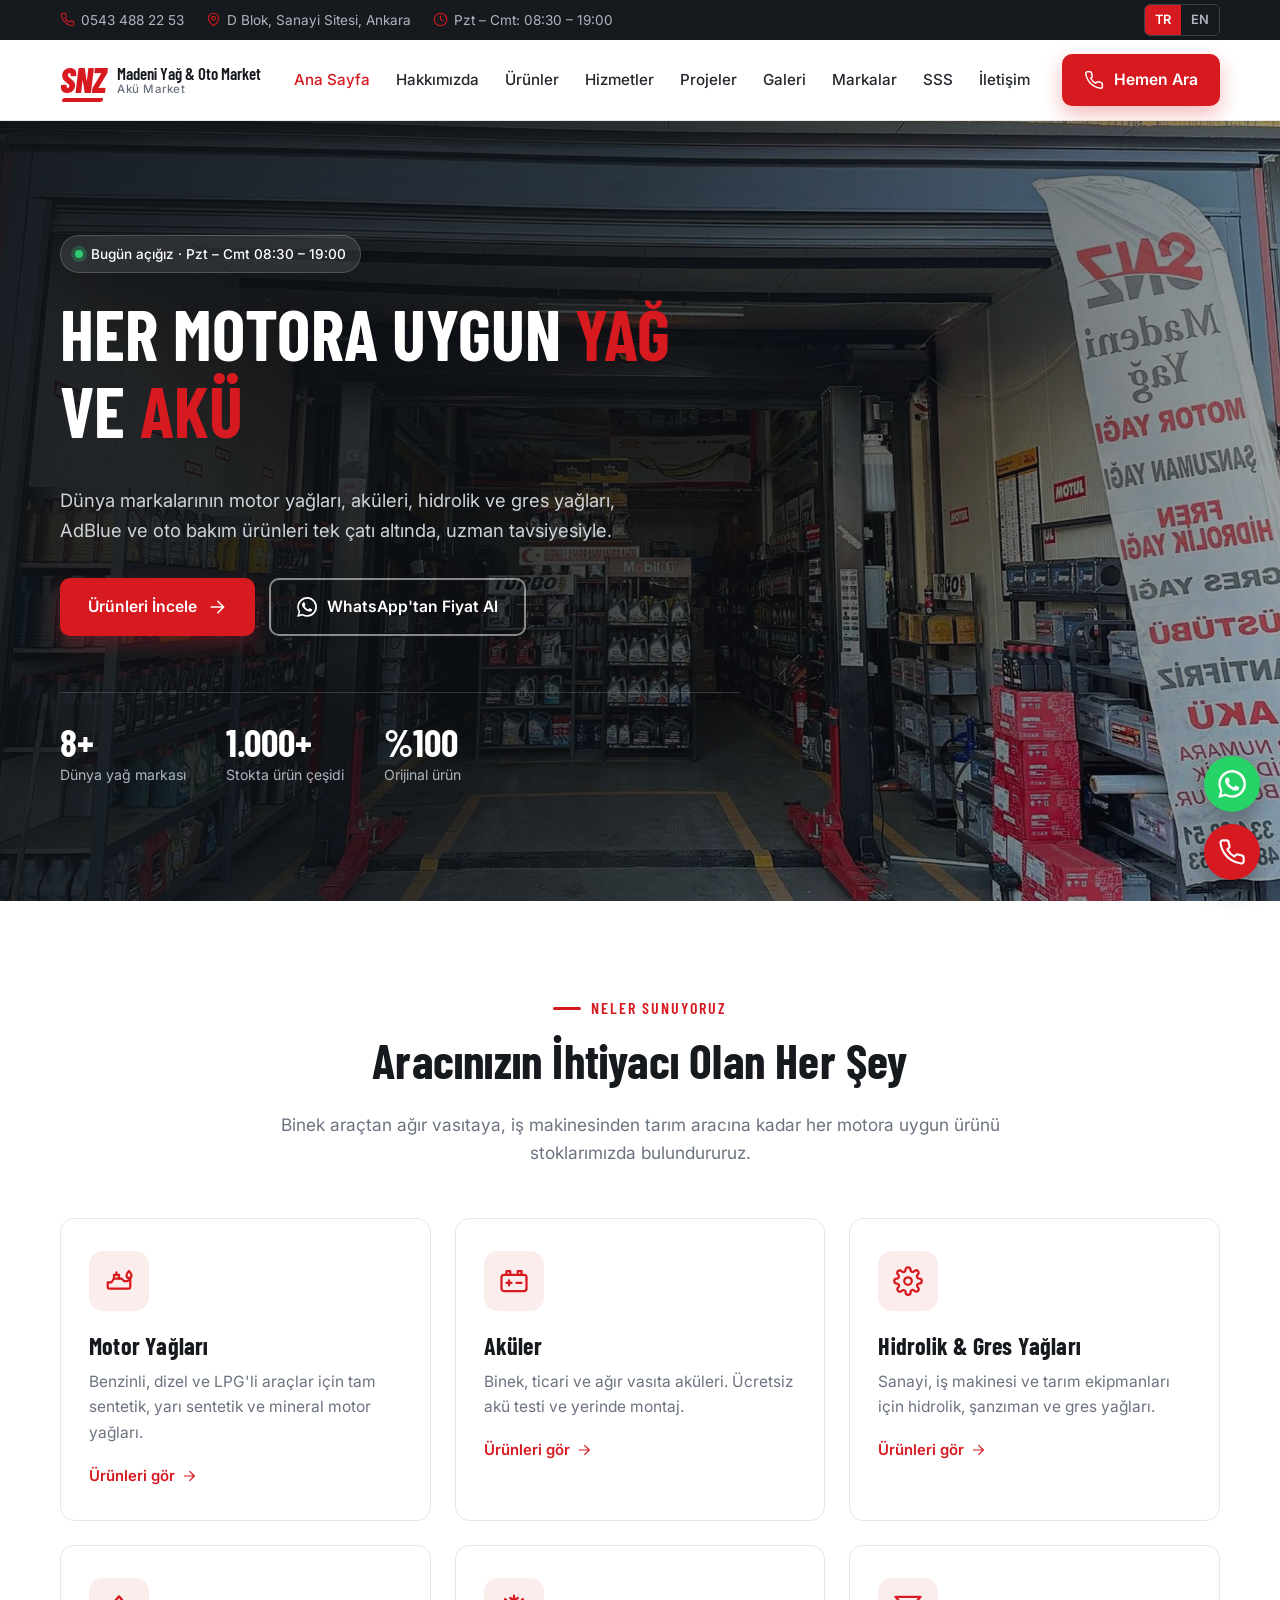
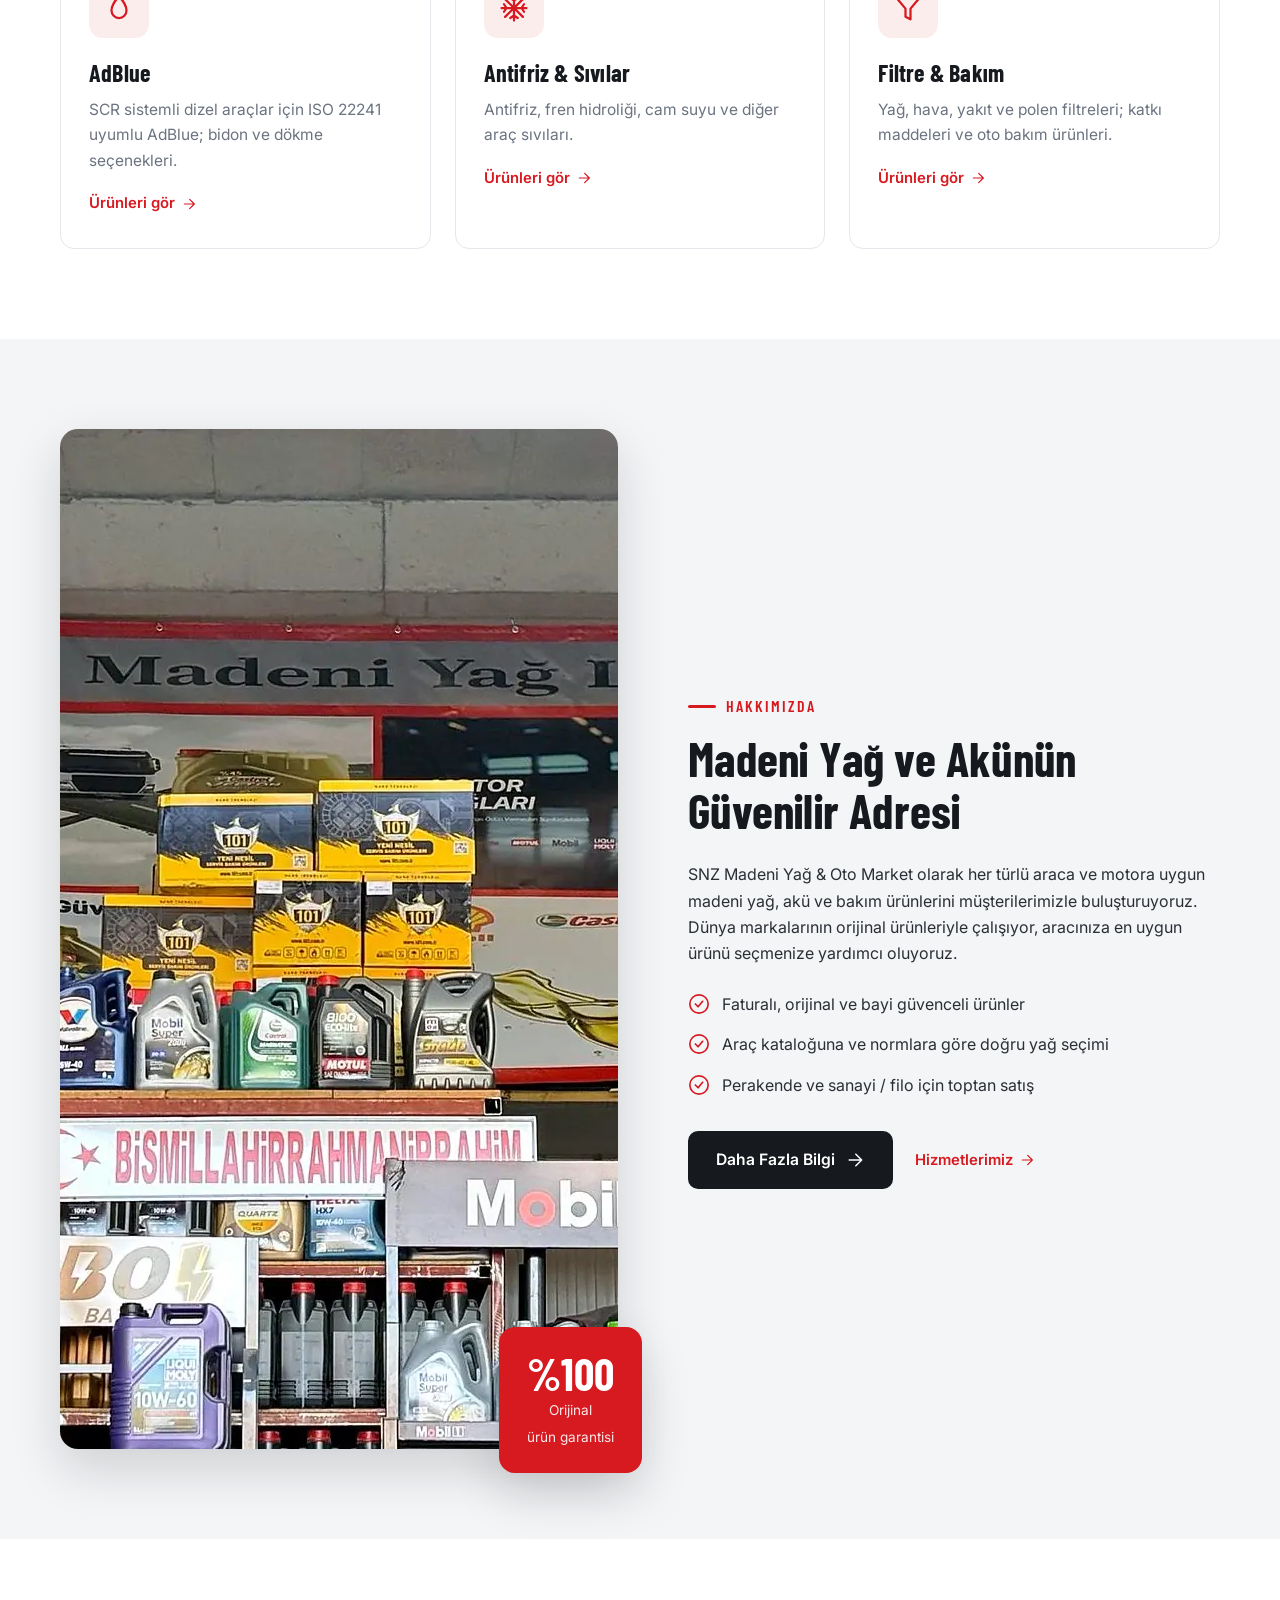
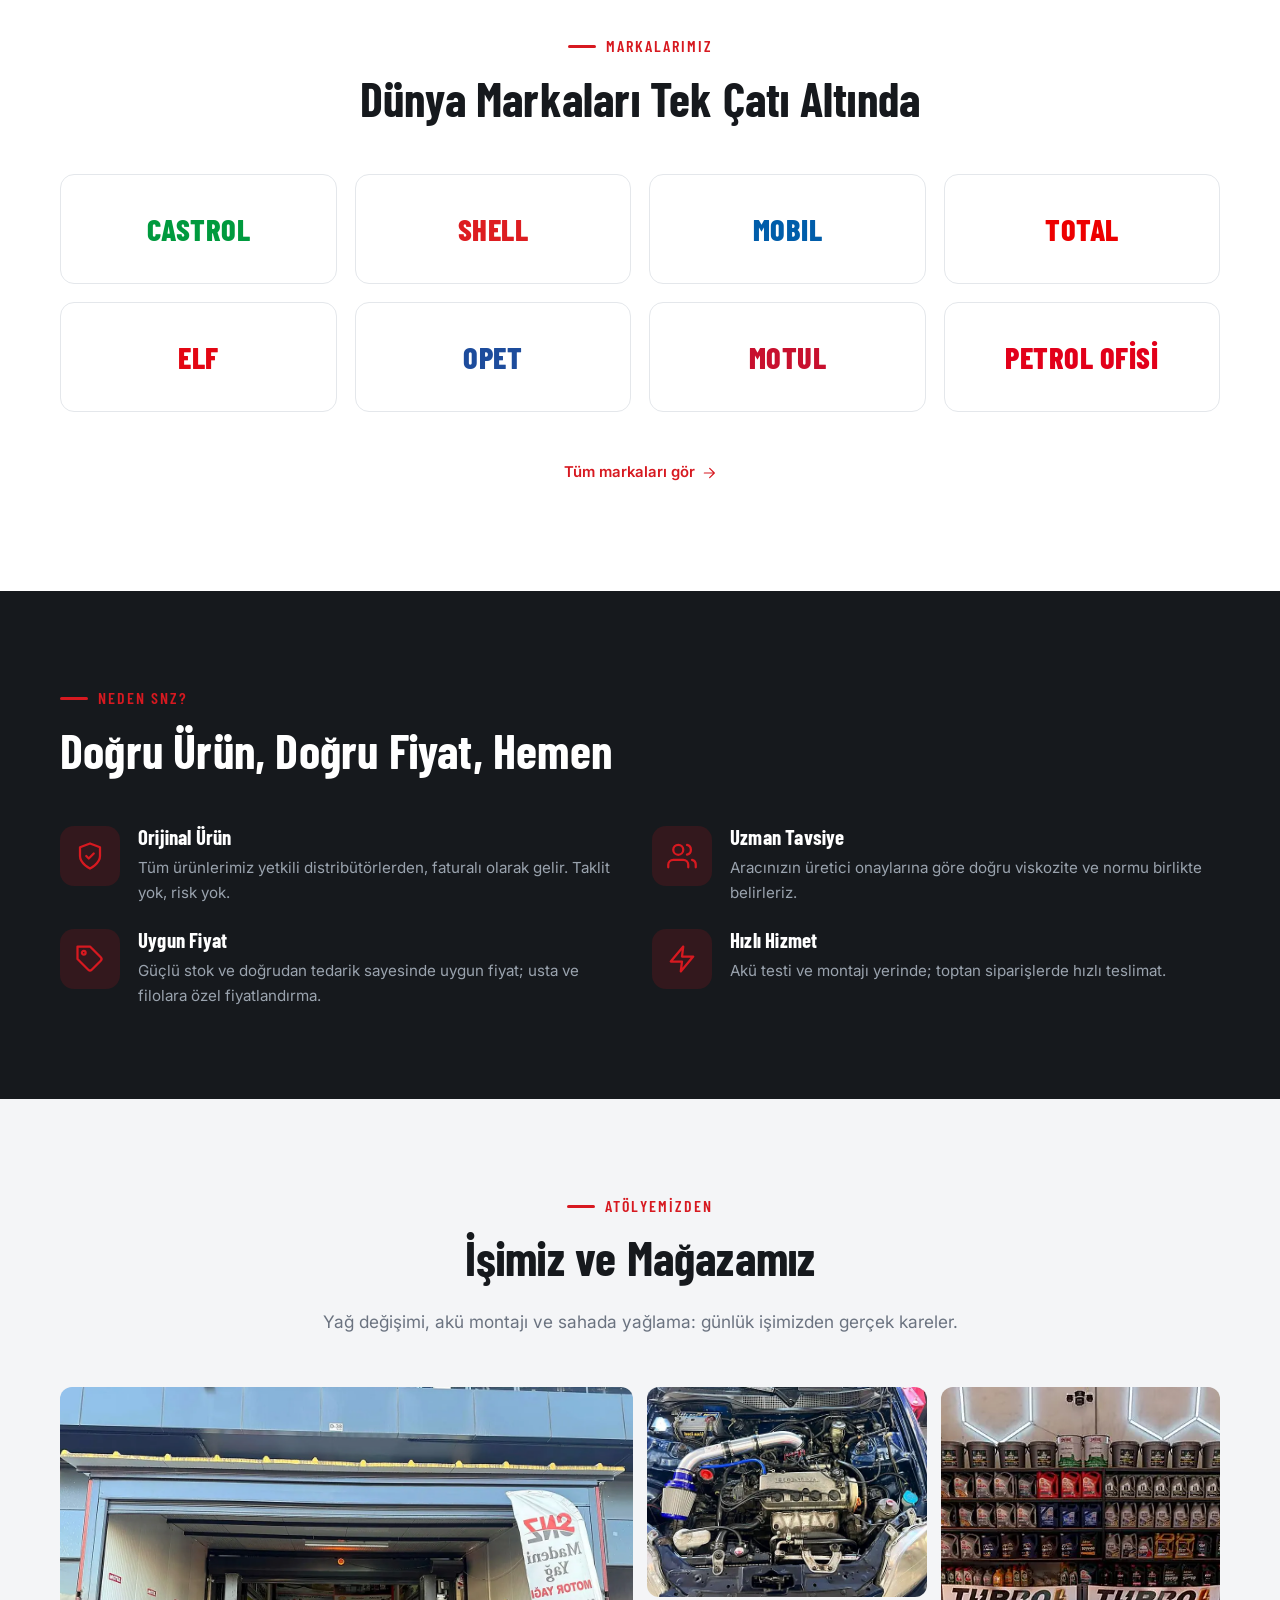
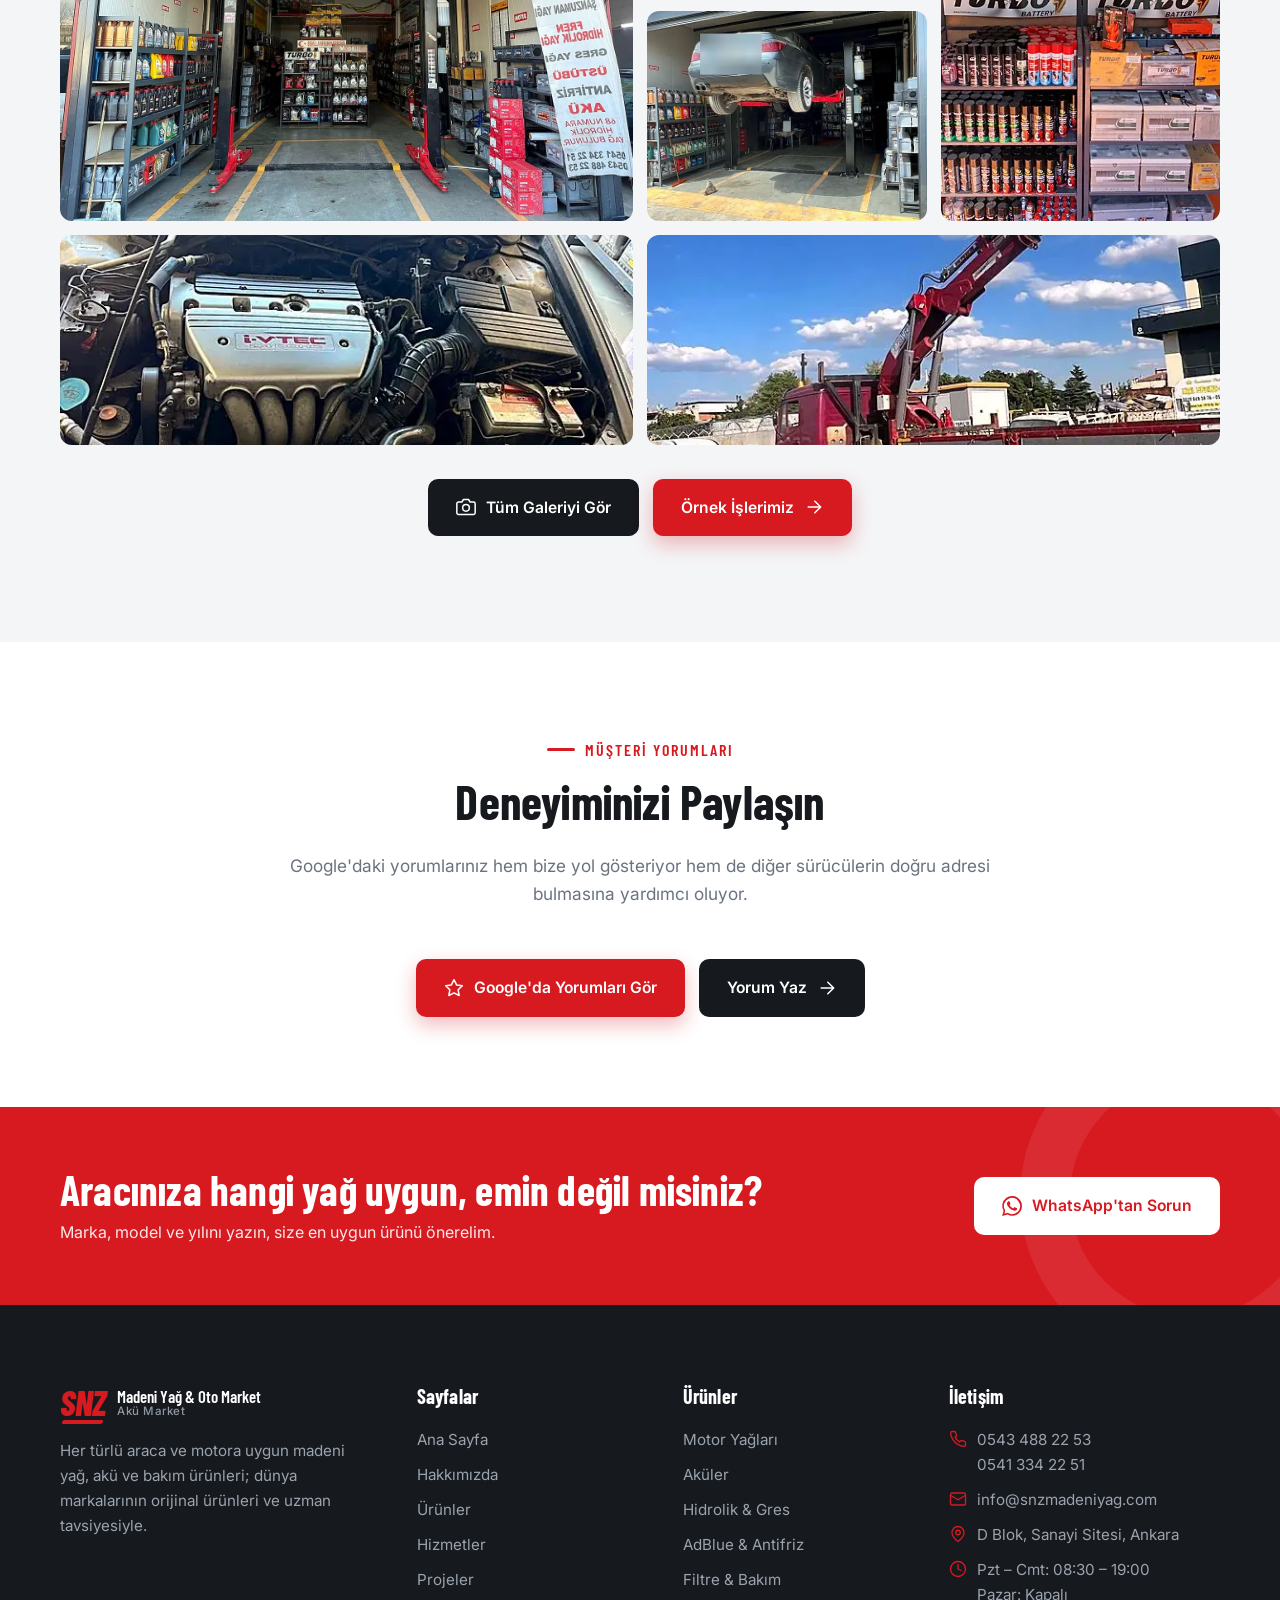
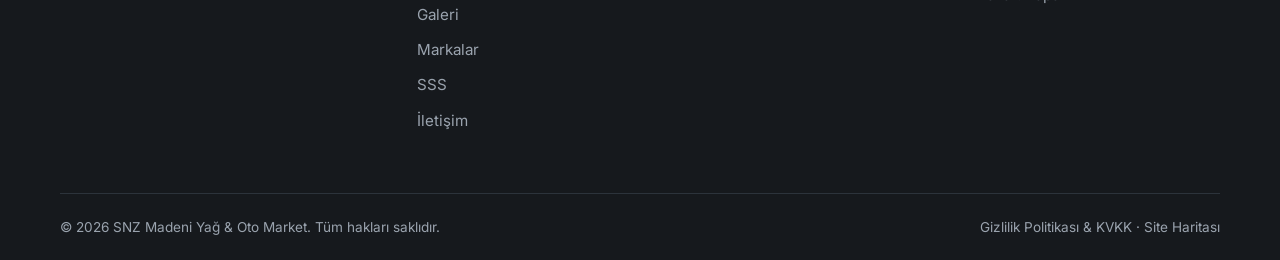
==== index.html @ 4376ebaa "SNZ Madeni Yağ & Akü Market kurumsal web sitesi Saf HTML/CSS/JS, TR/EN dil desteği. Sayfalar: ana sa" ====
<!DOCTYPE html>
<html lang="tr">
<head>
  <meta charset="UTF-8">
  <meta name="viewport" content="width=device-width, initial-scale=1.0">
  <title>SNZ Madeni Yağ &amp; Akü Market Ankara | Motor Yağı, Akü, AdBlue</title>
  <meta name="description" content="Ankara D Blok&#x27;ta SNZ Madeni Yağ &amp; Oto Market ve SNZ Akü Market: Castrol, Shell, Mobil, Motul, Petrol Ofisi motor yağları, aküler, hidrolik ve gres yağları, AdBlue. Yağ değişimi ve ücretsiz akü testi.">
  <meta name="robots" content="index, follow">
  <link rel="canonical" href="https://www.snzmadeniyag.com/">
  <!-- Google Search Console: doğrulama kodunu _araclar/seo.py içindeki GSC_CODE alanına yazın -->
  <meta name="theme-color" content="#d71920">
  <link rel="icon" href="assets/img/favicon.svg" type="image/svg+xml">
  <link rel="icon" href="assets/img/favicon-32.png" sizes="32x32" type="image/png">
  <link rel="apple-touch-icon" href="assets/img/apple-touch-icon.png">

  <meta property="og:type" content="website">
  <meta property="og:site_name" content="SNZ Madeni Yağ &amp; Akü Market">
  <meta property="og:locale" content="tr_TR">
  <meta property="og:locale:alternate" content="en_US">
  <meta property="og:title" content="SNZ Madeni Yağ &amp; Akü Market Ankara | Motor Yağı, Akü, AdBlue">
  <meta property="og:description" content="Ankara D Blok&#x27;ta SNZ Madeni Yağ &amp; Oto Market ve SNZ Akü Market: Castrol, Shell, Mobil, Motul, Petrol Ofisi motor yağları, aküler, hidrolik ve gres yağları, AdBlue. Yağ değişimi ve ücretsiz akü testi.">
  <meta property="og:url" content="https://www.snzmadeniyag.com/">
  <meta property="og:image" content="https://www.snzmadeniyag.com/assets/img/og/og-index.jpg">
  <meta property="og:image:width" content="1200">
  <meta property="og:image:height" content="630">
  <meta name="twitter:card" content="summary_large_image">
  <meta name="twitter:title" content="SNZ Madeni Yağ &amp; Akü Market Ankara | Motor Yağı, Akü, AdBlue">
  <meta name="twitter:description" content="Ankara D Blok&#x27;ta SNZ Madeni Yağ &amp; Oto Market ve SNZ Akü Market: Castrol, Shell, Mobil, Motul, Petrol Ofisi motor yağları, aküler, hidrolik ve gres yağları, AdBlue. Yağ değişimi ve ücretsiz akü testi.">
  <meta name="twitter:image" content="https://www.snzmadeniyag.com/assets/img/og/og-index.jpg">

  <link rel="preconnect" href="https://fonts.googleapis.com">
  <link rel="preconnect" href="https://fonts.gstatic.com" crossorigin>
  <link href="https://fonts.googleapis.com/css2?family=Barlow+Condensed:ital,wght@0,600;0,700;0,800;1,800&family=Inter:wght@400;500;600&display=swap" rel="stylesheet">
  <link rel="stylesheet" href="assets/css/style.css">
  <link rel="preload" as="image" href="assets/img/hero.webp" fetchpriority="high">
  <script type="application/ld+json">
  {
   "@context": "https://schema.org",
   "@graph": [
    {
     "@type": "WebSite",
     "@id": "https://www.snzmadeniyag.com/#website",
     "url": "https://www.snzmadeniyag.com/",
     "name": "SNZ Madeni Yağ & Akü Market",
     "inLanguage": [
      "tr",
      "en"
     ],
     "publisher": {
      "@id": "https://www.snzmadeniyag.com/#org"
     }
    },
    {
     "@type": "Organization",
     "@id": "https://www.snzmadeniyag.com/#org",
     "name": "SNZ Madeni Yağ Ltd. Şti.",
     "url": "https://www.snzmadeniyag.com/",
     "logo": "https://www.snzmadeniyag.com/assets/img/logo.png",
     "telephone": "+90-543-488-22-53",
     "sameAs": []
    },
    {
     "@type": "AutoPartsStore",
     "@id": "https://www.snzmadeniyag.com/#madeni-yag",
     "name": "SNZ Madeni Yağ & Oto Market",
     "image": "https://www.snzmadeniyag.com/assets/img/bina.webp",
     "url": "https://www.snzmadeniyag.com/",
     "telephone": "+90-543-488-22-53",
     "address": {
      "@type": "PostalAddress",
      "streetAddress": "D Blok, Sanayi Sitesi",
      "addressLocality": "Ankara",
      "addressRegion": "Ankara",
      "addressCountry": "TR"
     },
     "openingHoursSpecification": [
      {
       "@type": "OpeningHoursSpecification",
       "dayOfWeek": [
        "Monday",
        "Tuesday",
        "Wednesday",
        "Thursday",
        "Friday",
        "Saturday"
       ],
       "opens": "08:30",
       "closes": "19:00"
      }
     ],
     "priceRange": "₺₺",
     "parentOrganization": {
      "@id": "https://www.snzmadeniyag.com/#org"
     },
     "description": "Motor yağı, hidrolik ve gres yağları, AdBlue, antifriz; yağ değişimi ve sahada endüstriyel yağlama."
    },
    {
     "@type": "AutoPartsStore",
     "@id": "https://www.snzmadeniyag.com/#aku-market",
     "name": "SNZ Akü Market",
     "image": "https://www.snzmadeniyag.com/assets/img/galeri/ga9.webp",
     "url": "https://www.snzmadeniyag.com/",
     "telephone": "+90-541-334-22-51",
     "address": {
      "@type": "PostalAddress",
      "streetAddress": "D Blok, Sanayi Sitesi",
      "addressLocality": "Ankara",
      "addressRegion": "Ankara",
      "addressCountry": "TR"
     },
     "openingHoursSpecification": [
      {
       "@type": "OpeningHoursSpecification",
       "dayOfWeek": [
        "Monday",
        "Tuesday",
        "Wednesday",
        "Thursday",
        "Friday",
        "Saturday"
       ],
       "opens": "08:30",
       "closes": "19:00"
      }
     ],
     "priceRange": "₺₺",
     "parentOrganization": {
      "@id": "https://www.snzmadeniyag.com/#org"
     },
     "description": "Binek, ticari ve ağır vasıta aküleri; ücretsiz akü testi ve montaj."
    }
   ]
  }
  </script>
</head>
<body data-title-en="SNZ Lubricants & Auto Market | Engine Oil, Batteries & Car Care">
  <div id="site-header"></div>

  <!-- HERO -->
  <section class="hero">
    <div class="hero-bg"></div>
    <div class="container">
      <div class="hero-content">
        <div class="hero-badge"><i></i><span data-en="Open today · Mon – Sat 08:30 – 19:00">Bugün açığız · Pzt – Cmt 08:30 – 19:00</span></div>
        <h1 data-en="The Right <em>Oil</em> &amp; <em>Battery</em> for Every Engine">Her Motora Uygun <em>Yağ</em> ve <em>Akü</em></h1>
        <p class="hero-lead" data-en="Engine oils, batteries, hydraulic and grease oils, AdBlue and car care products from the world's leading brands — all under one roof, with expert advice.">Dünya markalarının motor yağları, aküleri, hidrolik ve gres yağları, AdBlue ve oto bakım ürünleri tek çatı altında, uzman tavsiyesiyle.</p>
        <div class="hero-actions">
          <a href="urunler.html" class="btn btn-primary"><span data-en="Browse Products">Ürünleri İncele</span><i data-icon="arrow"></i></a>
          <a data-site="whatsapp" data-msg="Merhaba, aracım için yağ/akü fiyatı almak istiyorum." target="_blank" rel="noopener" class="btn btn-outline"><i data-icon="whatsapp"></i><span data-en="Get a Quote on WhatsApp">WhatsApp'tan Fiyat Al</span></a>
        </div>
        <div class="hero-stats">
          <div><strong data-count="8" data-suffix="+">0</strong><span data-en="Leading oil brands">Dünya yağ markası</span></div>
          <div><strong data-count="1000" data-suffix="+">0</strong><span data-en="Products in stock">Stokta ürün çeşidi</span></div>
          <div><strong>%100</strong><span data-en="Original products">Orijinal ürün</span></div>
        </div>
      </div>
    </div>
  </section>

  <!-- KATEGORİLER -->
  <section class="section">
    <div class="container">
      <div class="section-head center reveal">
        <span class="eyebrow" data-en="What We Offer">Neler Sunuyoruz</span>
        <h2 data-en="Everything Your Vehicle Needs">Aracınızın İhtiyacı Olan Her Şey</h2>
        <p data-en="From cars to heavy-duty trucks and agricultural machinery, we supply the right product for every engine.">Binek araçtan ağır vasıtaya, iş makinesinden tarım aracına kadar her motora uygun ürünü stoklarımızda bulundururuz.</p>
      </div>
      <div class="grid grid-3">
        <a href="urunler.html#motor" class="card reveal">
          <div class="icon-box"><i data-icon="oil"></i></div>
          <h3 data-en="Engine Oils">Motor Yağları</h3>
          <p data-en="Synthetic, semi-synthetic and mineral engine oils for petrol, diesel and LPG vehicles.">Benzinli, dizel ve LPG'li araçlar için tam sentetik, yarı sentetik ve mineral motor yağları.</p>
          <span class="card-link"><span data-en="View products">Ürünleri gör</span><i data-icon="arrow"></i></span>
        </a>
        <a href="urunler.html#aku" class="card reveal">
          <div class="icon-box"><i data-icon="battery"></i></div>
          <h3 data-en="Batteries">Aküler</h3>
          <p data-en="Car, commercial and heavy-duty batteries. Free battery test and on-site installation.">Binek, ticari ve ağır vasıta aküleri. Ücretsiz akü testi ve yerinde montaj.</p>
          <span class="card-link"><span data-en="View products">Ürünleri gör</span><i data-icon="arrow"></i></span>
        </a>
        <a href="urunler.html#endustriyel" class="card reveal">
          <div class="icon-box"><i data-icon="gear"></i></div>
          <h3 data-en="Hydraulic &amp; Grease">Hidrolik &amp; Gres Yağları</h3>
          <p data-en="Hydraulic oils, gear oils and greases for industry, construction and agricultural machinery.">Sanayi, iş makinesi ve tarım ekipmanları için hidrolik, şanzıman ve gres yağları.</p>
          <span class="card-link"><span data-en="View products">Ürünleri gör</span><i data-icon="arrow"></i></span>
        </a>
        <a href="urunler.html#bakim" class="card reveal">
          <div class="icon-box"><i data-icon="drop"></i></div>
          <h3 data-en="AdBlue">AdBlue</h3>
          <p data-en="ISO 22241 compliant AdBlue for diesel vehicles with SCR systems, in cans and bulk.">SCR sistemli dizel araçlar için ISO 22241 uyumlu AdBlue; bidon ve dökme seçenekleri.</p>
          <span class="card-link"><span data-en="View products">Ürünleri gör</span><i data-icon="arrow"></i></span>
        </a>
        <a href="urunler.html#bakim" class="card reveal">
          <div class="icon-box"><i data-icon="snow"></i></div>
          <h3 data-en="Antifreeze &amp; Fluids">Antifriz &amp; Sıvılar</h3>
          <p data-en="Antifreeze, brake fluid, windscreen washer fluid and other vehicle fluids.">Antifriz, fren hidroliği, cam suyu ve diğer araç sıvıları.</p>
          <span class="card-link"><span data-en="View products">Ürünleri gör</span><i data-icon="arrow"></i></span>
        </a>
        <a href="urunler.html#bakim" class="card reveal">
          <div class="icon-box"><i data-icon="filter"></i></div>
          <h3 data-en="Filters &amp; Care">Filtre &amp; Bakım</h3>
          <p data-en="Oil, air, fuel and cabin filters, plus additives and car care products.">Yağ, hava, yakıt ve polen filtreleri; katkı maddeleri ve oto bakım ürünleri.</p>
          <span class="card-link"><span data-en="View products">Ürünleri gör</span><i data-icon="arrow"></i></span>
        </a>
      </div>
    </div>
  </section>

  <!-- HAKKIMIZDA ÖZET -->
  <section class="section section-soft">
    <div class="container split">
      <div class="split-media reveal">
        <img decoding="async" src="assets/img/magaza-ic.webp" alt="SNZ Madeni Yağ &amp; Oto Market mağaza içi" loading="lazy" width="1200" height="1020">
        <div class="experience-badge"><strong>%100</strong><span data-en="Original<br>products">Orijinal<br>ürün garantisi</span></div>
      </div>
      <div class="reveal">
        <span class="eyebrow" data-en="About Us">Hakkımızda</span>
        <h2 data-en="Your Trusted Partner for Lubricants &amp; Batteries">Madeni Yağ ve Akünün Güvenilir Adresi</h2>
        <p data-en="SNZ Madeni Yağ &amp; Oto Market supplies the right oil, battery and maintenance products for every type of vehicle and engine. We work with original products from leading brands and help you choose the right product for your vehicle.">SNZ Madeni Yağ &amp; Oto Market olarak her türlü araca ve motora uygun madeni yağ, akü ve bakım ürünlerini müşterilerimizle buluşturuyoruz. Dünya markalarının orijinal ürünleriyle çalışıyor, aracınıza en uygun ürünü seçmenize yardımcı oluyoruz.</p>
        <ul class="check-list">
          <li><i data-icon="check"></i><span data-en="Authorised dealer products with original invoices">Faturalı, orijinal ve bayi güvenceli ürünler</span></li>
          <li><i data-icon="check"></i><span data-en="Correct oil selection by vehicle catalogue and specification">Araç kataloğuna ve normlara göre doğru yağ seçimi</span></li>
          <li><i data-icon="check"></i><span data-en="Retail and wholesale sales to workshops and fleets">Perakende ve sanayi / filo için toptan satış</span></li>
        </ul>
        <a href="hakkimizda.html" class="btn btn-dark"><span data-en="Learn More">Daha Fazla Bilgi</span><i data-icon="arrow"></i></a>
        <a href="hizmetler.html" class="card-link" style="margin-left:18px"><span data-en="Our services">Hizmetlerimiz</span><i data-icon="arrow"></i></a>
      </div>
    </div>
  </section>

  <!-- MARKALAR -->
  <section class="section">
    <div class="container">
      <div class="section-head center reveal">
        <span class="eyebrow" data-en="Our Brands">Markalarımız</span>
        <h2 data-en="World-Leading Brands Under One Roof">Dünya Markaları Tek Çatı Altında</h2>
      </div>
      <div class="brands reveal">
        <div class="brand"><span class="b-castrol">CASTROL</span></div>
        <div class="brand"><span class="b-shell">SHELL</span></div>
        <div class="brand"><span class="b-mobil">MOBIL</span></div>
        <div class="brand"><span class="b-total">TOTAL</span></div>
        <div class="brand"><span class="b-elf">ELF</span></div>
        <div class="brand"><span class="b-opet">OPET</span></div>
        <div class="brand"><span class="b-motul">MOTUL</span></div>
        <div class="brand"><span class="b-po">PETROL OFİSİ</span></div>
      </div>
      <p style="text-align:center;margin-top:30px"><a href="markalar.html" class="card-link" style="justify-content:center"><span data-en="See all brands">Tüm markaları gör</span><i data-icon="arrow"></i></a></p>
    </div>
  </section>

  <!-- NEDEN BİZ -->
  <section class="section section-dark">
    <div class="container">
      <div class="section-head reveal">
        <span class="eyebrow" data-en="Why SNZ?">Neden SNZ?</span>
        <h2 data-en="The Right Product, the Right Price, Right Away">Doğru Ürün, Doğru Fiyat, Hemen</h2>
      </div>
      <div class="grid grid-2">
        <div class="feature reveal"><div class="icon-box"><i data-icon="shield"></i></div><div><h3 data-en="Original Products">Orijinal Ürün</h3><p data-en="Every product comes from authorised distributors with an invoice. No imitations, no risk.">Tüm ürünlerimiz yetkili distribütörlerden, faturalı olarak gelir. Taklit yok, risk yok.</p></div></div>
        <div class="feature reveal"><div class="icon-box"><i data-icon="users"></i></div><div><h3 data-en="Expert Advice">Uzman Tavsiye</h3><p data-en="We recommend the right oil viscosity and specification according to your vehicle's manufacturer approvals.">Aracınızın üretici onaylarına göre doğru viskozite ve normu birlikte belirleriz.</p></div></div>
        <div class="feature reveal"><div class="icon-box"><i data-icon="tag"></i></div><div><h3 data-en="Competitive Prices">Uygun Fiyat</h3><p data-en="Strong stock and direct supply mean affordable prices, with special pricing for workshops and fleets.">Güçlü stok ve doğrudan tedarik sayesinde uygun fiyat; usta ve filolara özel fiyatlandırma.</p></div></div>
        <div class="feature reveal"><div class="icon-box"><i data-icon="bolt"></i></div><div><h3 data-en="Fast Service">Hızlı Hizmet</h3><p data-en="Battery test and installation on the spot, with quick delivery for wholesale orders.">Akü testi ve montajı yerinde; toptan siparişlerde hızlı teslimat.</p></div></div>
      </div>
    </div>
  </section>

  <!-- ATÖLYEMİZDEN -->
  <section class="section section-soft">
    <div class="container">
      <div class="section-head center reveal">
        <span class="eyebrow" data-en="From Our Workshop">Atölyemizden</span>
        <h2 data-en="Our Work &amp; Our Store">İşimiz ve Mağazamız</h2>
        <p data-en="Oil changes, battery installations and on-site lubrication: real photos from our everyday work.">Yağ değişimi, akü montajı ve sahada yağlama: günlük işimizden gerçek kareler.</p>
      </div>
      <div class="mosaic reveal">
        <a class="g-item" href="assets/img/galeri/g10.webp" data-full="assets/img/galeri/g10.webp" data-cap-en="SNZ store entrance"><img decoding="async" src="assets/img/galeri/g10.webp" alt="SNZ mağaza girişi" loading="lazy" width="1600" height="1200"></a>
        <a class="g-item" href="assets/img/galeri/g25.webp" data-full="assets/img/galeri/g25.webp" data-cap-en="Honda Civic engine service"><img decoding="async" src="assets/img/galeri/g25-k.webp" alt="Honda Civic motor bakımı" loading="lazy" width="600" height="450"></a>
        <a class="g-item" href="assets/img/galeri/ga9.webp" data-full="assets/img/galeri/ga9.webp" data-cap-en="SNZ Battery Market"><img decoding="async" src="assets/img/galeri/ga9-k.webp" alt="SNZ Akü Market" loading="lazy" width="600" height="600"></a>
        <a class="g-item" href="assets/img/galeri/g59.webp" data-full="assets/img/galeri/g59.webp" data-cap-en="Oil change on the lift"><img decoding="async" src="assets/img/galeri/g59-k.webp" alt="Lift üzerinde yağ değişimi" loading="lazy" width="600" height="600"></a>
        <a class="g-item" href="assets/img/galeri/g76.webp" data-full="assets/img/galeri/g76.webp" data-cap-en="Honda i-VTEC engine oil change"><img decoding="async" src="assets/img/galeri/g76-k.webp" alt="Honda i-VTEC motor yağ değişimi" loading="lazy" width="600" height="600"></a>
        <a class="g-item" href="assets/img/galeri/g90.webp" data-full="assets/img/galeri/g90.webp" data-cap-en="On-site lubrication"><img decoding="async" src="assets/img/galeri/g90-k.webp" alt="Sahada yağlama hizmeti" loading="lazy" width="600" height="600"></a>
      </div>
      <p class="reviews-cta" style="margin-top:34px"><a href="galeri.html" class="btn btn-dark"><i data-icon="camera"></i><span data-en="View Full Gallery">Tüm Galeriyi Gör</span></a><a href="projeler.html" class="btn btn-primary"><span data-en="See Our Work">Örnek İşlerimiz</span><i data-icon="arrow"></i></a></p>
    </div>
  </section>

  <!-- MÜŞTERİ YORUMLARI -->
  <section class="section">
    <div class="container">
      <div class="section-head center reveal">
        <span class="eyebrow" data-en="Customer Reviews">Müşteri Yorumları</span>
        <h2 data-en="Share Your Experience">Deneyiminizi Paylaşın</h2>
        <p data-en="Your reviews on Google help us improve and help other drivers find the right place.">Google'daki yorumlarınız hem bize yol gösteriyor hem de diğer sürücülerin doğru adresi bulmasına yardımcı oluyor.</p>
      </div>
      <div class="reviews" id="reviews"></div>
      <div class="reviews-cta reveal">
        <a data-reviews-link target="_blank" rel="noopener" class="btn btn-primary"><i data-icon="star"></i><span data-en="Read Reviews on Google">Google'da Yorumları Gör</span></a>
        <a data-reviews-link target="_blank" rel="noopener" class="btn btn-dark"><span data-en="Write a Review">Yorum Yaz</span><i data-icon="arrow"></i></a>
      </div>
    </div>
  </section>

  <!-- CTA -->
  <section class="cta-band">
    <div class="container">
      <div>
        <h2 data-en="Not sure which oil your car needs?">Aracınıza hangi yağ uygun, emin değil misiniz?</h2>
        <p data-en="Send us your make, model and year — we'll recommend the right product.">Marka, model ve yılını yazın, size en uygun ürünü önerelim.</p>
      </div>
      <a data-site="whatsapp" data-msg="Merhaba, aracım için yağ önerisi almak istiyorum. Marka/Model/Yıl: " target="_blank" rel="noopener" class="btn btn-dark"><i data-icon="whatsapp"></i><span data-en="Ask on WhatsApp">WhatsApp'tan Sorun</span></a>
    </div>
  </section>

  <div id="site-footer"></div>
  <script src="assets/js/main.js" defer></script>
</body>
</html>
---- assets/css/style.css ----
/* ==========================================================
   SNZ Madeni Yağ & Oto Market — ana stil dosyası
   ========================================================== */

:root {
  --red: #d71920;
  --red-dark: #a8121a;
  --yellow: #f5c518;
  --ink: #16191d;
  --ink-2: #23282e;
  --ink-3: #2f363d;
  --text: #2a2f35;
  --muted: #6b7380;
  --line: #e4e7eb;
  --bg: #ffffff;
  --bg-soft: #f4f5f7;
  --radius: 14px;
  --shadow: 0 10px 30px rgba(16, 20, 26, .08);
  --shadow-lg: 0 20px 50px rgba(16, 20, 26, .16);
  --container: 1200px;
  --head: "Barlow Condensed", "Arial Narrow", sans-serif;
  --body: "Inter", system-ui, -apple-system, "Segoe UI", sans-serif;
}

*, *::before, *::after { box-sizing: border-box; }
html { scroll-behavior: smooth; }
body {
  margin: 0;
  font-family: var(--body);
  font-size: 16px;
  line-height: 1.65;
  color: var(--text);
  background: var(--bg);
  -webkit-font-smoothing: antialiased;
}
img { max-width: 100%; display: block; }
a { color: inherit; text-decoration: none; }
h1, h2, h3, h4 {
  font-family: var(--head);
  font-weight: 700;
  line-height: 1.1;
  color: var(--ink);
  margin: 0 0 .5em;
  letter-spacing: .2px;
}
h1 { font-size: clamp(2.4rem, 6vw, 4.4rem); }
h2 { font-size: clamp(2rem, 4vw, 3rem); }
h3 { font-size: 1.5rem; }
p { margin: 0 0 1em; }

.container { width: 100%; max-width: var(--container); margin: 0 auto; padding: 0 20px; }
.section { padding: 90px 0; }
.section-soft { background: var(--bg-soft); }
.section-dark { background: var(--ink); color: #c9ced6; }
.section-dark h2, .section-dark h3 { color: #fff; }

.eyebrow {
  display: inline-flex; align-items: center; gap: 10px;
  font-family: var(--head); font-weight: 600; font-size: 1rem;
  text-transform: uppercase; letter-spacing: 2px; color: var(--red);
  margin-bottom: 12px;
}
.eyebrow::before { content: ""; width: 28px; height: 3px; background: var(--red); border-radius: 2px; }
.section-head { max-width: 720px; margin-bottom: 50px; }
.section-head.center { margin-left: auto; margin-right: auto; text-align: center; }
.section-head.center .eyebrow { justify-content: center; }
.section-head p { color: var(--muted); font-size: 1.08rem; }
.section-dark .section-head p { color: #9aa3ae; }

/* ---------- Butonlar ---------- */
.btn {
  display: inline-flex; align-items: center; gap: 10px;
  padding: 14px 26px; border-radius: 10px; border: 2px solid transparent;
  font-weight: 600; font-size: .98rem; cursor: pointer;
  transition: transform .2s, background .2s, color .2s, border-color .2s, box-shadow .2s;
}
.btn svg { width: 20px; height: 20px; flex-shrink: 0; }
.btn:hover { transform: translateY(-2px); }
.btn-primary { background: var(--red); color: #fff; box-shadow: 0 8px 20px rgba(215, 25, 32, .3); }
.btn-primary:hover { background: var(--red-dark); }
.btn-outline { border-color: rgba(255,255,255,.5); color: #fff; }
.btn-outline:hover { background: #fff; color: var(--ink); }
.btn-dark { background: var(--ink); color: #fff; }
.btn-dark:hover { background: var(--ink-3); }
.btn-whatsapp { background: #25d366; color: #fff; }
.btn-whatsapp:hover { background: #1eb457; }

/* ---------- Üst bar + Header ---------- */
.topbar { background: var(--ink); color: #aeb5bf; font-size: .85rem; }
.topbar .container { display: flex; justify-content: space-between; align-items: center; gap: 16px; min-height: 40px; }
.topbar a:hover { color: #fff; }
.topbar-info { display: flex; gap: 22px; flex-wrap: wrap; }
.topbar-info span { display: inline-flex; align-items: center; gap: 6px; }
.topbar svg { width: 15px; height: 15px; color: var(--red); }

.lang-switch { display: inline-flex; border: 1px solid #3a424b; border-radius: 6px; overflow: hidden; }
.lang-switch button {
  background: none; border: 0; color: #aeb5bf; padding: 4px 10px; font: inherit;
  font-weight: 600; font-size: .8rem; cursor: pointer;
}
.lang-switch button.active { background: var(--red); color: #fff; }

.header {
  position: sticky; top: 0; z-index: 100; background: rgba(255,255,255,.97);
  backdrop-filter: blur(8px); border-bottom: 1px solid var(--line); transition: box-shadow .3s;
}
.header.scrolled { box-shadow: var(--shadow); }
.header .container { display: flex; align-items: center; justify-content: space-between; height: 80px; gap: 20px; }

.logo { display: flex; align-items: center; gap: 12px; }
.logo-mark {
  font-family: var(--head); font-weight: 800; font-style: italic; font-size: 2.2rem;
  color: var(--red); letter-spacing: -1px; line-height: 1; position: relative;
}
.logo-mark::after {
  content: ""; position: absolute; left: 2px; right: 2px; bottom: -4px; height: 4px;
  background: var(--red); transform: skewX(-20deg); border-radius: 2px;
}
.logo-text { font-family: var(--head); font-weight: 600; font-size: 1.05rem; line-height: 1.1; color: var(--ink); }
.logo-text small { display: block; font-family: var(--body); font-weight: 500; font-size: .72rem; color: var(--muted); letter-spacing: .5px; }

.nav { display: flex; align-items: center; gap: 4px; }
.nav a {
  padding: 10px 14px; border-radius: 8px; font-weight: 500; font-size: .95rem;
  color: var(--ink-2); transition: color .2s, background .2s;
}
.nav a:hover { color: var(--red); background: var(--bg-soft); }
.nav a.active { color: var(--red); }
.header-cta { display: flex; align-items: center; gap: 12px; }
.header-cta .btn { padding: 11px 20px; }

.menu-toggle {
  display: none; width: 46px; height: 46px; border-radius: 10px; border: 1px solid var(--line);
  background: #fff; cursor: pointer; align-items: center; justify-content: center;
}
.menu-toggle span, .menu-toggle span::before, .menu-toggle span::after {
  display: block; width: 20px; height: 2px; background: var(--ink); position: relative; transition: .3s;
}
.menu-toggle span::before, .menu-toggle span::after { content: ""; position: absolute; left: 0; }
.menu-toggle span::before { top: -6px; }
.menu-toggle span::after { top: 6px; }
.menu-open .menu-toggle span { background: transparent; }
.menu-open .menu-toggle span::before { top: 0; transform: rotate(45deg); }
.menu-open .menu-toggle span::after { top: 0; transform: rotate(-45deg); }

/* ---------- Hero ---------- */
.hero {
  position: relative; min-height: min(calc(100vh - 120px), 860px); min-height: min(calc(100svh - 120px), 860px);
  display: flex; align-items: center; color: #fff; overflow: hidden; background: var(--ink);
}
.hero-bg { position: absolute; inset: 0; background: url("../img/hero.webp") center 55% / cover no-repeat; transform: scale(1.05); animation: heroZoom 18s ease-out both; }
@keyframes heroZoom { from { transform: scale(1.14); } to { transform: scale(1.03); } }
.hero::before {
  content: ""; position: absolute; inset: 0; z-index: 1;
  background: linear-gradient(100deg, rgba(14,17,21,.94) 0%, rgba(14,17,21,.8) 45%, rgba(14,17,21,.35) 100%);
}
.hero .container { position: relative; z-index: 2; padding-top: 60px; padding-bottom: 60px; }
.hero-content { max-width: 680px; }
.hero h1 { color: #fff; text-transform: uppercase; }
.hero h1 em { font-style: normal; color: var(--red); }
.hero-lead { font-size: 1.15rem; color: #cfd4db; max-width: 560px; margin-bottom: 32px; }
.hero-badge {
  display: inline-flex; align-items: center; gap: 8px; padding: 7px 14px; margin-bottom: 22px;
  border-radius: 50px; background: rgba(255,255,255,.1); border: 1px solid rgba(255,255,255,.18);
  font-size: .85rem; font-weight: 500;
}
.hero-badge i { width: 8px; height: 8px; border-radius: 50%; background: #2ecc71; box-shadow: 0 0 0 4px rgba(46,204,113,.25); }
.hero-actions { display: flex; flex-wrap: wrap; gap: 14px; }
.hero-stats { display: flex; flex-wrap: wrap; gap: 40px; margin-top: 56px; padding-top: 30px; border-top: 1px solid rgba(255,255,255,.15); }
.hero-stats strong { display: block; font-family: var(--head); font-size: 2.4rem; color: #fff; line-height: 1; }
.hero-stats span { font-size: .88rem; color: #aeb5bf; }

/* ---------- Sayfa başlığı (iç sayfalar) ---------- */
.page-hero { position: relative; padding: 110px 0 90px; background: var(--ink); color: #fff; overflow: hidden; }
.page-hero::before {
  content: ""; position: absolute; inset: 0;
  background: linear-gradient(90deg, rgba(14,17,21,.95), rgba(14,17,21,.7)), url("../img/page-hero.webp") center 55% / cover;
}
.page-hero .container { position: relative; }
.page-hero h1 { color: #fff; font-size: clamp(2.4rem, 5vw, 3.6rem); text-transform: uppercase; }
.page-hero p { color: #b8bfc8; max-width: 620px; font-size: 1.08rem; margin: 0; }
.breadcrumb { display: flex; gap: 8px; font-size: .88rem; color: #8f98a3; margin-bottom: 14px; }
.breadcrumb a:hover { color: #fff; }

/* ---------- Kartlar / Grid ---------- */
.grid { display: grid; gap: 24px; }
.grid-2 { grid-template-columns: repeat(2, 1fr); }
.grid-3 { grid-template-columns: repeat(3, 1fr); }
.grid-4 { grid-template-columns: repeat(4, 1fr); }

.card {
  background: #fff; border: 1px solid var(--line); border-radius: var(--radius); padding: 32px 28px;
  transition: transform .3s, box-shadow .3s, border-color .3s; position: relative; overflow: hidden;
}
.card:hover { transform: translateY(-6px); box-shadow: var(--shadow-lg); border-color: transparent; }
.card::after {
  content: ""; position: absolute; left: 0; bottom: 0; width: 100%; height: 4px; background: var(--red);
  transform: scaleX(0); transform-origin: left; transition: transform .35s;
}
.card:hover::after { transform: scaleX(1); }
.card h3 { margin-bottom: 10px; }
.card p { color: var(--muted); margin: 0; font-size: .97rem; }
.icon-box {
  width: 60px; height: 60px; border-radius: 14px; display: grid; place-items: center;
  background: rgba(215,25,32,.08); color: var(--red); margin-bottom: 22px; transition: .3s;
}
.icon-box svg { width: 30px; height: 30px; }
.card:hover .icon-box { background: var(--red); color: #fff; }
.card-link { display: inline-flex; align-items: center; gap: 6px; margin-top: 18px; font-weight: 600; color: var(--red); font-size: .93rem; }
.card-link svg { width: 16px; height: 16px; transition: transform .2s; }
.card:hover .card-link svg { transform: translateX(4px); }

.tag-list { display: flex; flex-wrap: wrap; gap: 8px; margin-top: 18px; }
.tag { font-size: .8rem; font-weight: 500; padding: 5px 11px; border-radius: 50px; background: var(--bg-soft); color: var(--ink-3); }

/* ---------- Hakkımızda bölümü ---------- */
.split { display: grid; grid-template-columns: 1.05fr 1fr; gap: 70px; align-items: center; }
.split-media { position: relative; }
.split-media img { border-radius: 18px; box-shadow: var(--shadow-lg); aspect-ratio: 4/3.4; object-fit: cover; width: 100%; }
.experience-badge {
  position: absolute; right: -24px; bottom: -24px; background: var(--red); color: #fff;
  padding: 24px 28px; border-radius: 16px; box-shadow: var(--shadow-lg); text-align: center;
}
.experience-badge strong { display: block; font-family: var(--head); font-size: 2.8rem; line-height: 1; }
.experience-badge span { font-size: .85rem; opacity: .9; }
.check-list { list-style: none; padding: 0; margin: 24px 0 32px; display: grid; gap: 14px; }
.check-list li { display: flex; gap: 12px; align-items: flex-start; }
.check-list svg { width: 22px; height: 22px; color: var(--red); flex-shrink: 0; margin-top: 2px; }

/* ---------- Markalar ---------- */
.brands { display: grid; grid-template-columns: repeat(4, 1fr); gap: 18px; }
.brand {
  height: 110px; border-radius: var(--radius); background: #fff; border: 1px solid var(--line);
  display: grid; place-items: center; transition: .3s; text-align: center; padding: 10px;
}
.brand span { font-family: var(--head); font-weight: 800; font-size: 1.9rem; letter-spacing: .5px; transition: .3s; }
.brand small { display: block; font-size: .78rem; color: var(--muted); font-weight: 500; }
.brand:hover { transform: translateY(-4px); box-shadow: var(--shadow); }
.b-castrol { color: #009a3e; } .b-shell { color: #dd1d21; } .b-opet { color: #1d4c9c; } .b-elf { color: #e30613; }
.b-total { color: #ed0000; } .b-mobil { color: #005daa; } .b-motul { color: #c8102e; } .b-po { color: #e2001a; }
.b-turbo { color: #1a1a1a; } .b-turbo b { color: #e8b300; }
.b-generic { color: var(--ink-3); }

/* ---------- Neden biz ---------- */
.feature { display: flex; gap: 18px; }
.feature .icon-box { flex-shrink: 0; margin: 0; background: rgba(215,25,32,.15); }
.feature h3 { font-size: 1.3rem; margin-bottom: 6px; }
.feature p { margin: 0; font-size: .95rem; }
.section-dark .feature p { color: #9aa3ae; }

/* ---------- Süreç ---------- */
.steps { counter-reset: step; }
.step { position: relative; padding-top: 10px; }
.step::before {
  counter-increment: step; content: "0" counter(step);
  font-family: var(--head); font-size: 3.6rem; font-weight: 800; color: rgba(215,25,32,.14); line-height: 1; display: block; margin-bottom: 8px;
}
.step p { color: var(--muted); font-size: .95rem; }

/* ---------- CTA bandı ---------- */
.cta-band { background: var(--red); color: #fff; padding: 60px 0; position: relative; overflow: hidden; }
.cta-band::before {
  content: ""; position: absolute; right: -80px; top: -80px; width: 340px; height: 340px; border-radius: 50%;
  border: 50px solid rgba(255,255,255,.08);
}
.cta-band .container { display: flex; align-items: center; justify-content: space-between; gap: 30px; flex-wrap: wrap; position: relative; }
.cta-band h2 { color: #fff; margin: 0 0 6px; font-size: clamp(1.8rem, 3.5vw, 2.6rem); }
.cta-band p { margin: 0; opacity: .9; }
.cta-band .btn-dark { background: #fff; color: var(--red); }
.cta-band .btn-dark:hover { background: var(--ink); color: #fff; }

/* ---------- Ürünler sayfası ---------- */
.filter-bar { display: flex; flex-wrap: wrap; gap: 10px; justify-content: center; margin-bottom: 40px; }
.filter-bar button {
  border: 1px solid var(--line); background: #fff; padding: 10px 20px; border-radius: 50px;
  font: inherit; font-weight: 500; font-size: .92rem; cursor: pointer; transition: .2s;
}
.filter-bar button:hover { border-color: var(--red); color: var(--red); }
.filter-bar button.active { background: var(--red); border-color: var(--red); color: #fff; }
.product.hidden { display: none; }
.product-top { display: flex; justify-content: space-between; align-items: flex-start; }
.product-cat { font-size: .75rem; font-weight: 600; text-transform: uppercase; letter-spacing: 1px; color: var(--red); }

/* ---------- SSS ---------- */
.faq { max-width: 860px; margin: 0 auto; display: grid; gap: 14px; }
.faq-item { border: 1px solid var(--line); border-radius: 12px; background: #fff; overflow: hidden; transition: box-shadow .3s; }
.faq-item.open { box-shadow: var(--shadow); border-color: transparent; }
.faq-q {
  width: 100%; text-align: left; background: none; border: 0; padding: 22px 24px; cursor: pointer;
  display: flex; justify-content: space-between; align-items: center; gap: 16px;
  font: inherit; font-weight: 600; font-size: 1.05rem; color: var(--ink);
}
.faq-q::after { content: "+"; font-size: 1.6rem; font-weight: 400; color: var(--red); transition: transform .3s; line-height: 1; }
.faq-item.open .faq-q::after { transform: rotate(45deg); }
.faq-a { max-height: 0; overflow: hidden; transition: max-height .35s ease; }
.faq-a p { padding: 0 24px 22px; margin: 0; color: var(--muted); }

/* ---------- İletişim ---------- */
.contact-grid { display: grid; grid-template-columns: 1fr 1.3fr; gap: 40px; }
.info-card { display: flex; gap: 16px; padding: 22px; border-radius: var(--radius); background: var(--bg-soft); margin-bottom: 16px; }
.info-card .icon-box { margin: 0; flex-shrink: 0; width: 52px; height: 52px; }
.info-card h4 { font-family: var(--body); font-size: .85rem; text-transform: uppercase; letter-spacing: 1px; color: var(--muted); margin-bottom: 4px; font-weight: 600; }
.info-card p, .info-card a { margin: 0; font-weight: 600; color: var(--ink); display: block; }
.info-card a:hover { color: var(--red); }
.hours { width: 100%; border-collapse: collapse; font-size: .95rem; }
.hours td { padding: 6px 0; }
.hours td:last-child { text-align: right; font-weight: 600; color: var(--ink); }

.form { background: #fff; border: 1px solid var(--line); border-radius: 18px; padding: 36px; box-shadow: var(--shadow); }
.form-row { display: grid; grid-template-columns: 1fr 1fr; gap: 18px; }
.field { margin-bottom: 18px; }
.field label { display: block; font-weight: 600; font-size: .9rem; margin-bottom: 7px; color: var(--ink); }
.field input, .field select, .field textarea {
  width: 100%; padding: 13px 15px; border: 1px solid var(--line); border-radius: 10px;
  font: inherit; font-size: .97rem; background: var(--bg-soft); transition: border-color .2s, background .2s;
}
.field textarea { min-height: 130px; resize: vertical; }
.field input:focus, .field select:focus, .field textarea:focus { outline: none; border-color: var(--red); background: #fff; }
.form-note { font-size: .85rem; color: var(--muted); margin: 14px 0 0; }
.map { border-radius: 18px; overflow: hidden; height: 420px; border: 1px solid var(--line); }
.map iframe { width: 100%; height: 100%; border: 0; display: block; }

.building { position: relative; margin: 0 0 24px; border-radius: 18px; overflow: hidden; box-shadow: var(--shadow-lg); }
.building img { width: 100%; aspect-ratio: 2 / 1; object-fit: cover; }
.building figcaption {
  position: absolute; left: 0; right: 0; bottom: 0; padding: 60px 28px 22px; color: #dfe3e8;
  background: linear-gradient(to top, rgba(14,17,21,.9), transparent);
}
.building strong { display: block; font-family: var(--head); font-size: 1.7rem; color: #fff; line-height: 1.1; margin-bottom: 4px; }
@media (max-width: 600px) {
  .building img { aspect-ratio: 4 / 3; }
  .building figcaption { position: static; background: var(--ink); padding: 18px; }
}


/* ---------- Vaka çalışmaları ---------- */
.case { display: grid; grid-template-columns: 1fr 1.1fr; gap: 60px; align-items: center; }
.case-rev .case-media { order: 2; }
.case-media { display: grid; gap: 16px; }
.case-media .video-card.tall video { max-height: 520px; }
.case-main { margin: 0; aspect-ratio: 4 / 3; }
.case-main img { height: 100%; object-fit: cover; }
.case-thumbs { display: grid; grid-template-columns: 1fr 1fr; gap: 16px; }
.case-thumbs .g-item { margin: 0; aspect-ratio: 4 / 3; }
.case-thumbs .g-item img { height: 100%; object-fit: cover; }
.case-step { border-left: 3px solid var(--red); padding: 2px 0 2px 18px; margin-bottom: 18px; }
.case-step h3 { font-size: 1.15rem; margin-bottom: 4px; text-transform: uppercase; letter-spacing: .5px; color: var(--red); }
.case-step p { margin: 0; color: var(--muted); }

/* ---------- Yorumlar ---------- */
.reviews { display: grid; grid-template-columns: repeat(3, 1fr); gap: 24px; margin-bottom: 36px; }
.review { margin: 0; }
.review .stars { color: var(--yellow); font-size: 1.2rem; letter-spacing: 2px; margin-bottom: 10px; }
.review blockquote { margin: 0 0 16px; color: var(--text); }
.review figcaption strong { display: block; color: var(--ink); }
.review figcaption span { font-size: .85rem; color: var(--muted); }
.reviews-cta { display: flex; gap: 14px; justify-content: center; flex-wrap: wrap; }
.g-rating { display: inline-flex; align-items: center; gap: 10px; font-weight: 600; color: var(--ink); }

/* ---------- İlgili sayfalar ---------- */
.related { display: grid; grid-template-columns: repeat(3, 1fr); gap: 18px; }
.related a {
  display: flex; align-items: center; justify-content: space-between; gap: 12px; padding: 20px 22px;
  border: 1px solid var(--line); border-radius: 12px; background: #fff; font-weight: 600; color: var(--ink); transition: .25s;
}
.related a small { display: block; font-weight: 400; color: var(--muted); font-size: .85rem; }
.related a svg { width: 18px; height: 18px; color: var(--red); flex-shrink: 0; transition: transform .2s; }
.related a:hover { border-color: var(--red); box-shadow: var(--shadow); }
.related a:hover svg { transform: translateX(4px); }
.text-link { color: var(--red); font-weight: 600; text-decoration: underline; text-underline-offset: 3px; }

/* ---------- 404 / Teşekkürler / Yasal ---------- */
.notfound { text-align: center; padding: 110px 0; }
.notfound .container { max-width: 760px; }
.notfound-code { font-family: var(--head); font-weight: 800; font-size: clamp(6rem, 18vw, 10rem); line-height: 1; color: var(--red); }
.notfound p { color: var(--muted); font-size: 1.08rem; }
.notfound-links { display: flex; flex-wrap: wrap; gap: 12px; justify-content: center; margin: 28px 0; }
.notfound-help a { color: var(--red); font-weight: 600; }
.thanks-icon { width: 96px; height: 96px; border-radius: 50%; background: rgba(37,211,102,.12); color: #1eb457; display: grid; place-items: center; margin: 0 auto 24px; }
.thanks-icon svg { width: 52px; height: 52px; }
.legal { max-width: 820px; }
.legal h2 { font-size: 1.6rem; margin-top: 36px; }
.legal ul { padding-left: 20px; }
.legal li { margin-bottom: 8px; }
.legal a { color: var(--red); font-weight: 600; }
.legal-date { color: var(--muted); font-size: .9rem; }

/* ---------- Mobil alt çubuk ---------- */
.mobile-bar { display: none; }

/* ---------- Footer ---------- */
.footer { background: var(--ink); color: #9aa3ae; padding-top: 80px; font-size: .95rem; }
.footer-grid { display: grid; grid-template-columns: 1.4fr 1fr 1fr 1.2fr; gap: 40px; padding-bottom: 60px; }
.footer h4 { color: #fff; font-size: 1.25rem; margin-bottom: 20px; }
.footer .logo-text { color: #fff; }
.footer .logo-text small { color: #8f98a3; }
.footer ul { list-style: none; padding: 0; margin: 0; display: grid; gap: 10px; }
.footer a:hover { color: #fff; }
.footer-about { margin-top: 18px; }
.footer-contact li { display: flex; gap: 10px; }
.footer-contact svg { width: 18px; height: 18px; color: var(--red); flex-shrink: 0; margin-top: 3px; }
.footer-bottom {
  border-top: 1px solid #2c333b; padding: 22px 0; font-size: .85rem;
  display: flex; justify-content: space-between; gap: 16px; flex-wrap: wrap;
}

/* ---------- Sabit butonlar ---------- */
.float-actions { position: fixed; right: 20px; bottom: 20px; z-index: 90; display: flex; flex-direction: column; gap: 12px; }
.float-btn {
  width: 56px; height: 56px; border-radius: 50%; display: grid; place-items: center; color: #fff;
  box-shadow: 0 10px 25px rgba(0,0,0,.25); transition: transform .2s;
}
.float-btn:hover { transform: scale(1.08); }
.float-btn svg { width: 28px; height: 28px; }
.float-wa { background: #25d366; }
.float-call { background: var(--red); }

/* ---------- Fotoğraflı kartlar ---------- */
.card-media { margin: -32px -28px 0; aspect-ratio: 4 / 3; overflow: hidden; background: var(--bg-soft); }
.card-media img { width: 100%; height: 100%; object-fit: cover; transition: transform .6s ease; }
.card:hover .card-media img { transform: scale(1.06); }
.card-media + .icon-box, .card-media + .product-top .icon-box {
  position: relative; z-index: 1; margin-top: -30px; background: var(--red); color: #fff;
  border: 4px solid #fff; box-shadow: var(--shadow);
}
.card-media + .product-top { align-items: center; }
.card-media + .product-top .product-cat { margin-top: 0; }
.card-media { position: relative; }
.media-ph {
  display: grid; place-items: center; color: #fff; text-align: center;
  background: radial-gradient(circle at 30% 30%, #3d8de0, #0b3f8a 70%);
}
.media-ph svg { width: 64px; height: 64px; opacity: .9; }
.media-ph strong { display: block; font-family: var(--head); font-size: 2.2rem; letter-spacing: 1px; margin-top: 6px; }

/* ---------- Galeri ---------- */
.gallery { columns: 4 240px; column-gap: 16px; }
.g-item {
  display: block; break-inside: avoid; margin-bottom: 16px; border-radius: 12px; overflow: hidden;
  position: relative; cursor: zoom-in; background: var(--bg-soft);
}
.g-item img { width: 100%; transition: transform .5s ease; }
.g-item::after {
  content: ""; position: absolute; inset: 0; background: linear-gradient(to top, rgba(14,17,21,.55), transparent 50%);
  opacity: 0; transition: opacity .3s;
}
.g-item:hover img { transform: scale(1.05); }
.g-item:hover::after { opacity: 1; }
.mosaic { display: grid; grid-template-columns: repeat(4, 1fr); grid-auto-rows: 210px; gap: 14px; }
.mosaic .g-item { margin: 0; height: 100%; }
.mosaic .g-item img { height: 100%; object-fit: cover; }
.mosaic .g-item:nth-child(1) { grid-column: 1 / 3; grid-row: 1 / 3; }
.mosaic .g-item:nth-child(3) { grid-column: 4; grid-row: 1 / 3; }
.mosaic .g-item:nth-child(5), .mosaic .g-item:nth-child(6) { grid-column: span 2; }

.lightbox {
  position: fixed; inset: 0; z-index: 200; background: rgba(8,10,13,.94); display: none;
  align-items: center; justify-content: center; padding: 30px 70px;
}
.lightbox.open { display: flex; }
.lightbox figure { margin: 0; max-width: 100%; max-height: 100%; text-align: center; }
.lightbox img { max-width: 100%; max-height: calc(100vh - 110px); border-radius: 8px; margin: 0 auto; }
.lightbox figcaption { color: #c9ced6; margin-top: 14px; font-size: .95rem; }
.lightbox button {
  position: absolute; background: rgba(255,255,255,.1); border: 0; color: #fff; cursor: pointer;
  width: 50px; height: 50px; border-radius: 50%; font-size: 2rem; line-height: 1; display: grid; place-items: center;
}
.lightbox button:hover { background: var(--red); }
.lb-close { top: 18px; right: 18px; }
.lb-prev { left: 14px; top: 50%; transform: translateY(-50%); }
.lb-next { right: 14px; top: 50%; transform: translateY(-50%); }

/* ---------- Video / saha ---------- */
.video-grid { display: grid; grid-template-columns: 1fr 1.25fr; gap: 24px; align-items: start; }
.video-card { border-radius: 16px; overflow: hidden; background: #000; box-shadow: var(--shadow-lg); position: relative; }
.video-card video { width: 100%; display: block; }
.video-card.tall video { aspect-ratio: 9 / 16; max-height: 640px; object-fit: cover; }
.video-stack { display: grid; gap: 24px; }
.video-label {
  position: absolute; left: 14px; top: 14px; z-index: 1; background: var(--red); color: #fff;
  font-size: .78rem; font-weight: 600; padding: 5px 12px; border-radius: 50px; pointer-events: none;
}
.photo-strip { display: grid; grid-template-columns: repeat(4, 1fr); gap: 16px; }
.photo-strip .g-item { margin: 0; aspect-ratio: 4 / 3; }
.photo-strip .g-item img { height: 100%; object-fit: cover; }

/* ---------- Görünme animasyonu ---------- */
.reveal { opacity: 0; transform: translateY(30px); transition: opacity .7s ease, transform .7s ease; }
.reveal.visible { opacity: 1; transform: none; }
@media (prefers-reduced-motion: reduce) {
  .reveal { opacity: 1; transform: none; transition: none; }
  .hero-bg { animation: none; }
  html { scroll-behavior: auto; }
}

/* ---------- Duyarlı tasarım ---------- */
.nav a, .header-cta .btn, .logo-text { white-space: nowrap; }
.nav a { padding: 10px 11px; }
@media (max-width: 1240px) {
  .nav a { padding: 10px 8px; font-size: .9rem; }
}
@media (max-width: 1080px) {
  .nav, .header-cta .btn { display: none; }
  .menu-toggle { display: inline-flex; }
  .menu-open .nav {
    display: flex; flex-direction: column; align-items: stretch; position: absolute; top: 80px; left: 0; right: 0;
    background: #fff; padding: 12px 20px 24px; border-bottom: 1px solid var(--line); box-shadow: var(--shadow-lg);
  }
  .menu-open .nav a { padding: 14px 12px; border-bottom: 1px solid var(--bg-soft); }
  .grid-4 { grid-template-columns: repeat(2, 1fr); }
  .footer-grid { grid-template-columns: 1fr 1fr; }
}
@media (max-width: 860px) {
  .section { padding: 70px 0; }
  .grid-3, .grid-2 { grid-template-columns: 1fr 1fr; }
  .split, .contact-grid { grid-template-columns: 1fr; gap: 50px; }
  .experience-badge { right: 16px; bottom: -20px; }
  .brands { grid-template-columns: repeat(3, 1fr); }
  .topbar-info span.hide-sm { display: none; }
  .video-grid { grid-template-columns: 1fr; }
  .mosaic { grid-template-columns: repeat(2, 1fr); grid-auto-rows: 170px; }
  .mosaic .g-item:nth-child(3) { grid-column: auto; grid-row: auto; }
  .mosaic .g-item:nth-child(5) { grid-column: auto; }
  .photo-strip { grid-template-columns: repeat(2, 1fr); }
  .case { grid-template-columns: 1fr; gap: 36px; }
  .case-rev .case-media { order: 0; }
  .reviews, .related { grid-template-columns: 1fr; }
  .float-actions { display: none; }
  .mobile-bar {
    display: grid; grid-template-columns: repeat(3, 1fr); position: fixed; left: 0; right: 0; bottom: 0; z-index: 95;
    background: var(--ink); box-shadow: 0 -6px 20px rgba(0,0,0,.25); padding-bottom: env(safe-area-inset-bottom);
  }
  .mobile-bar a { display: flex; flex-direction: column; align-items: center; gap: 3px; padding: 9px 4px; color: #fff; font-size: .78rem; font-weight: 600; }
  .mobile-bar svg { width: 22px; height: 22px; }
  .mobile-bar .mb-call { background: var(--red); }
  .mobile-bar .mb-wa { background: #25d366; }
  body { padding-bottom: 62px; }
}
@media (max-width: 600px) {
  .container { padding: 0 16px; }
  .grid-2, .grid-3, .grid-4 { grid-template-columns: 1fr; }
  .brands { grid-template-columns: repeat(2, 1fr); }
  .form-row { grid-template-columns: 1fr; }
  .form { padding: 24px; }
  .footer-grid { grid-template-columns: 1fr; }
  .hero-stats { gap: 26px; }
  .hero-stats strong { font-size: 2rem; }
  .logo-text { display: none; }
  .topbar-info span:not(:first-child) { display: none; }
  .hero .btn { width: 100%; justify-content: center; }
  .map { height: 320px; }
  .gallery { columns: 2; column-gap: 10px; }
  .g-item { margin-bottom: 10px; }
  .lightbox { padding: 60px 10px; }
  .lb-prev, .lb-next { top: auto; bottom: 14px; transform: none; }
}
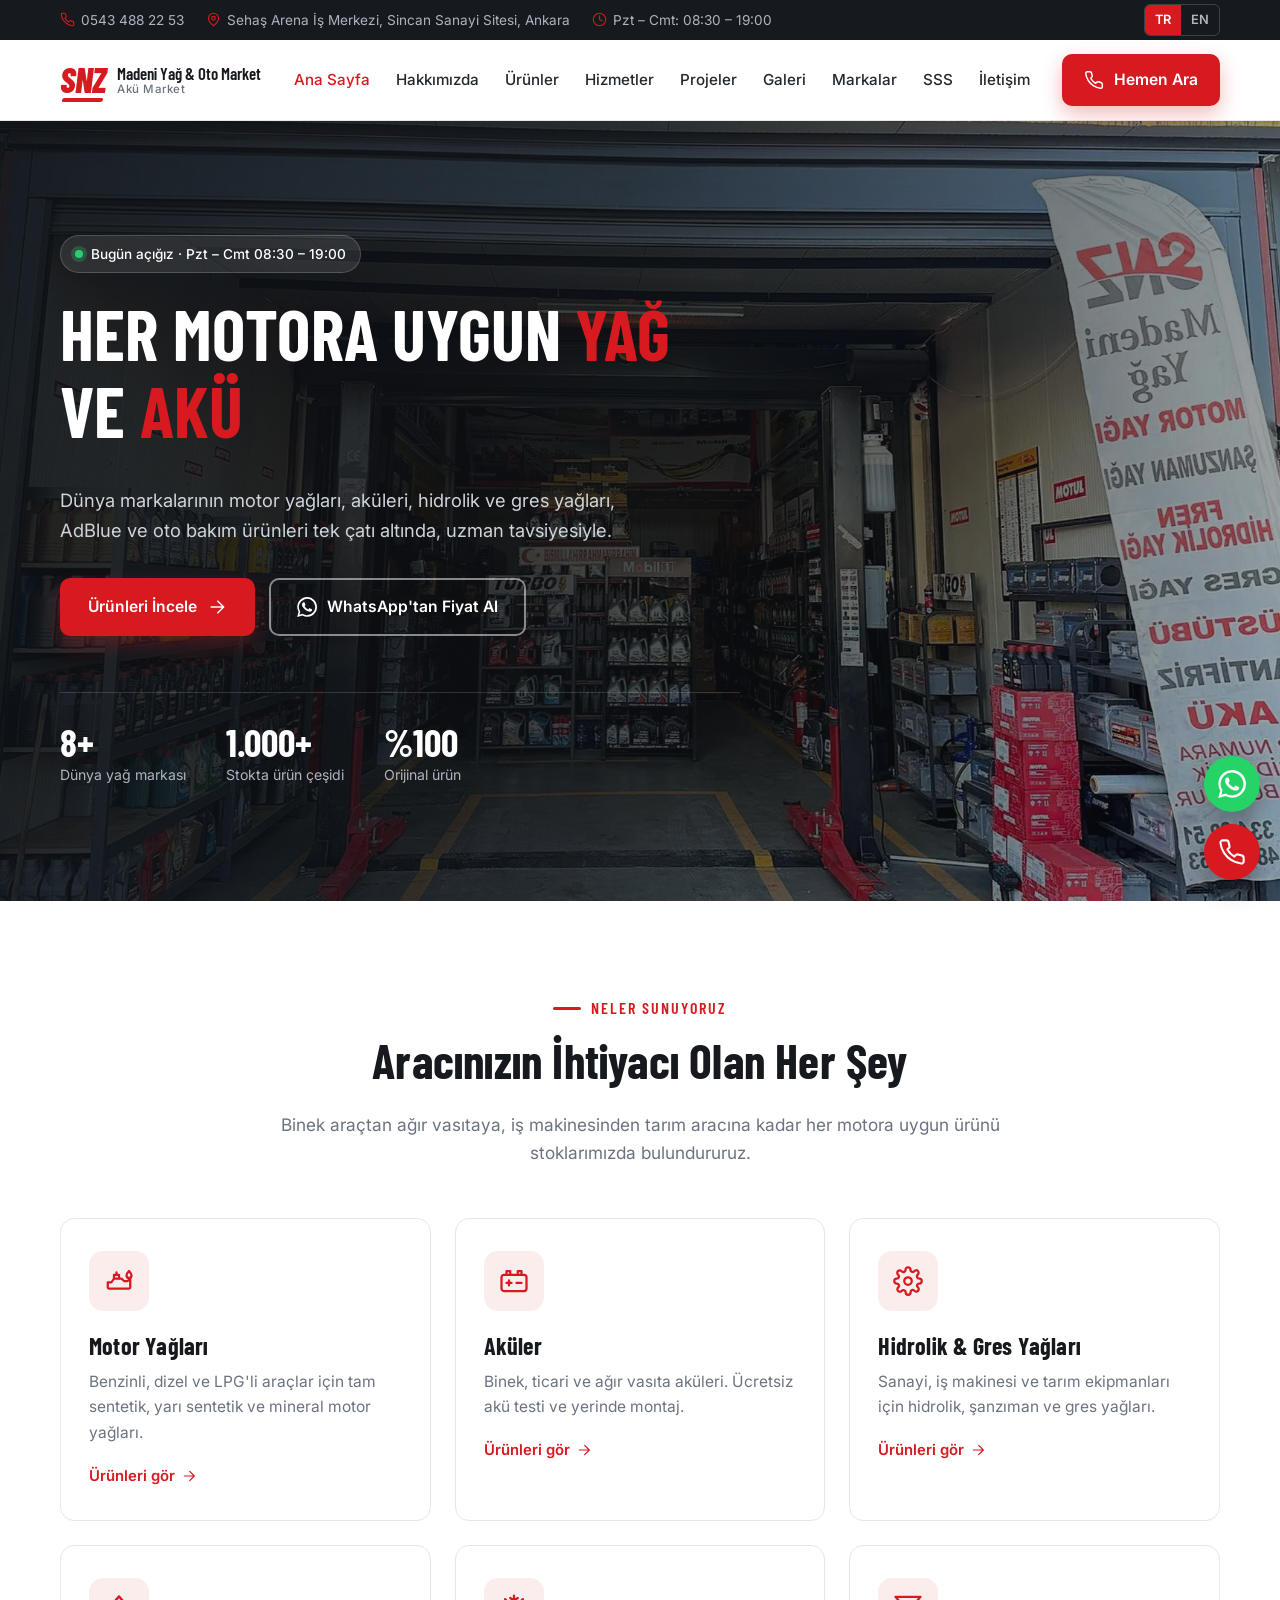
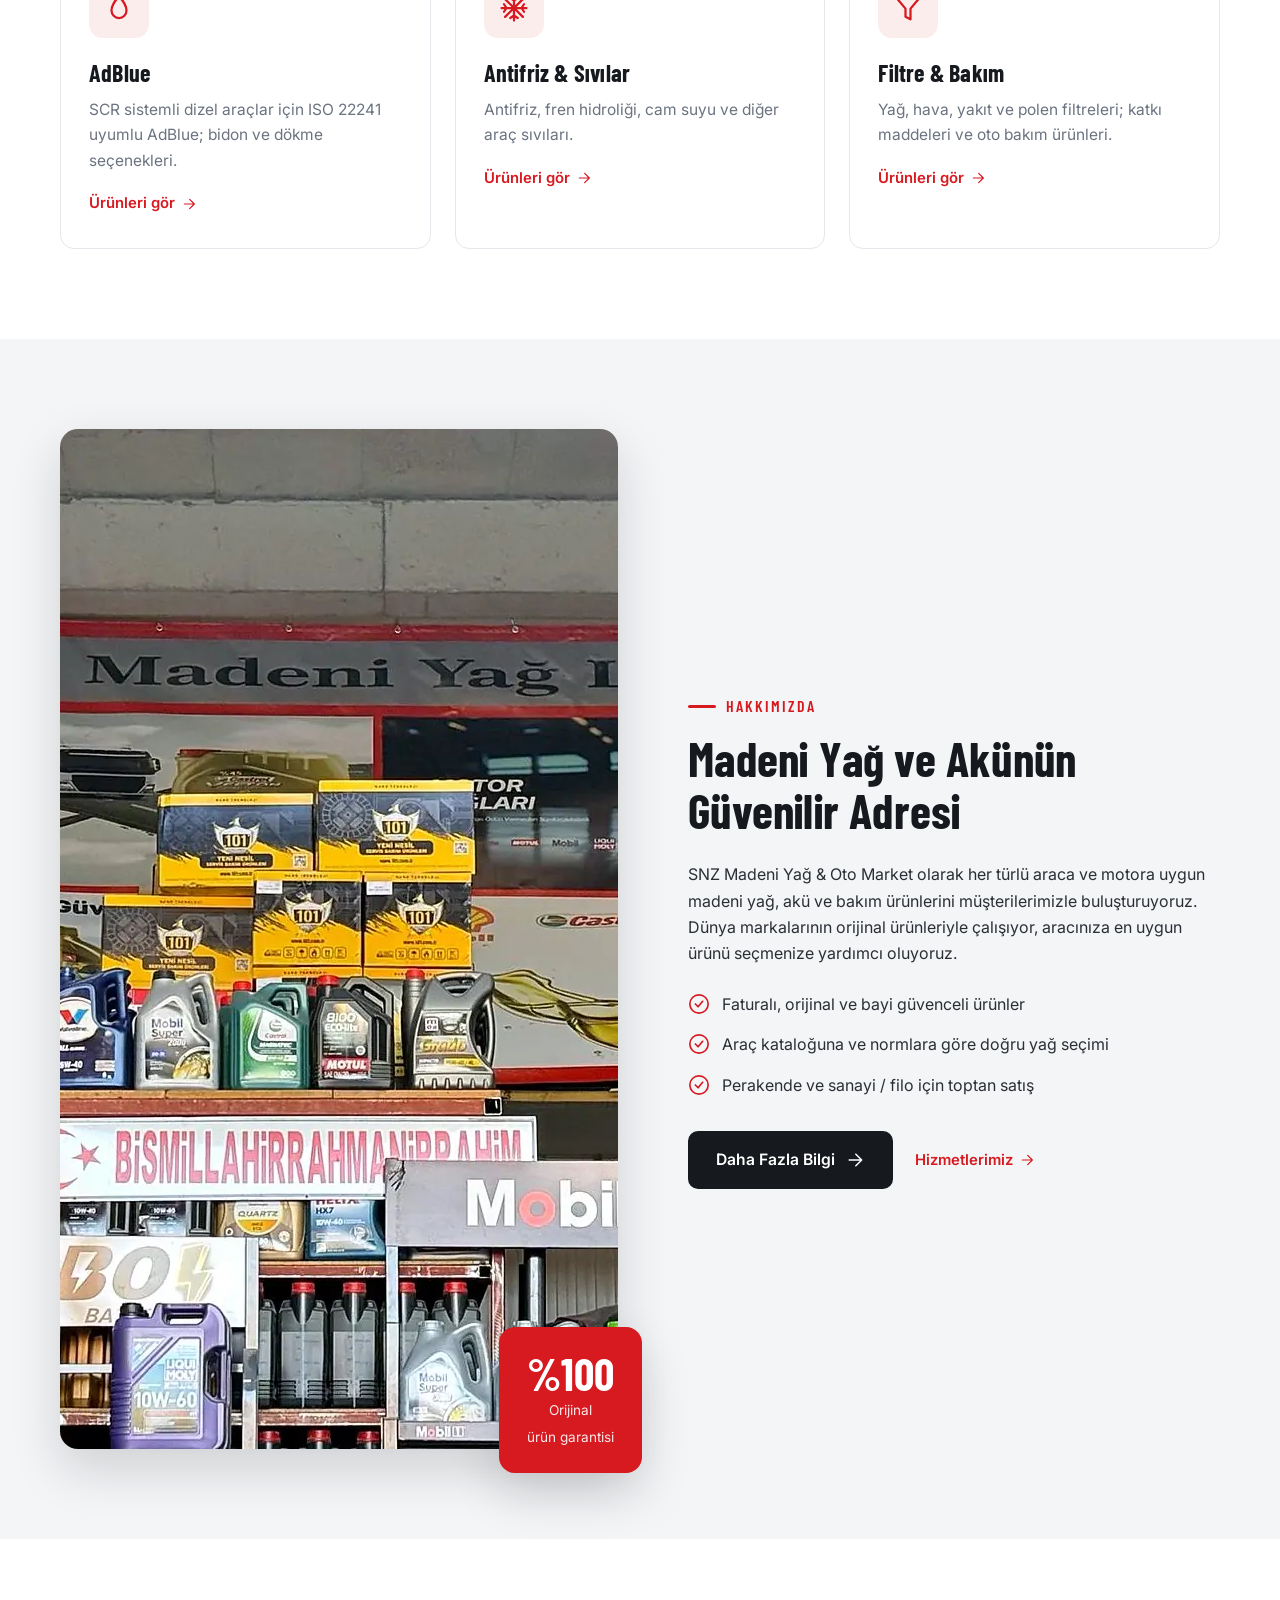
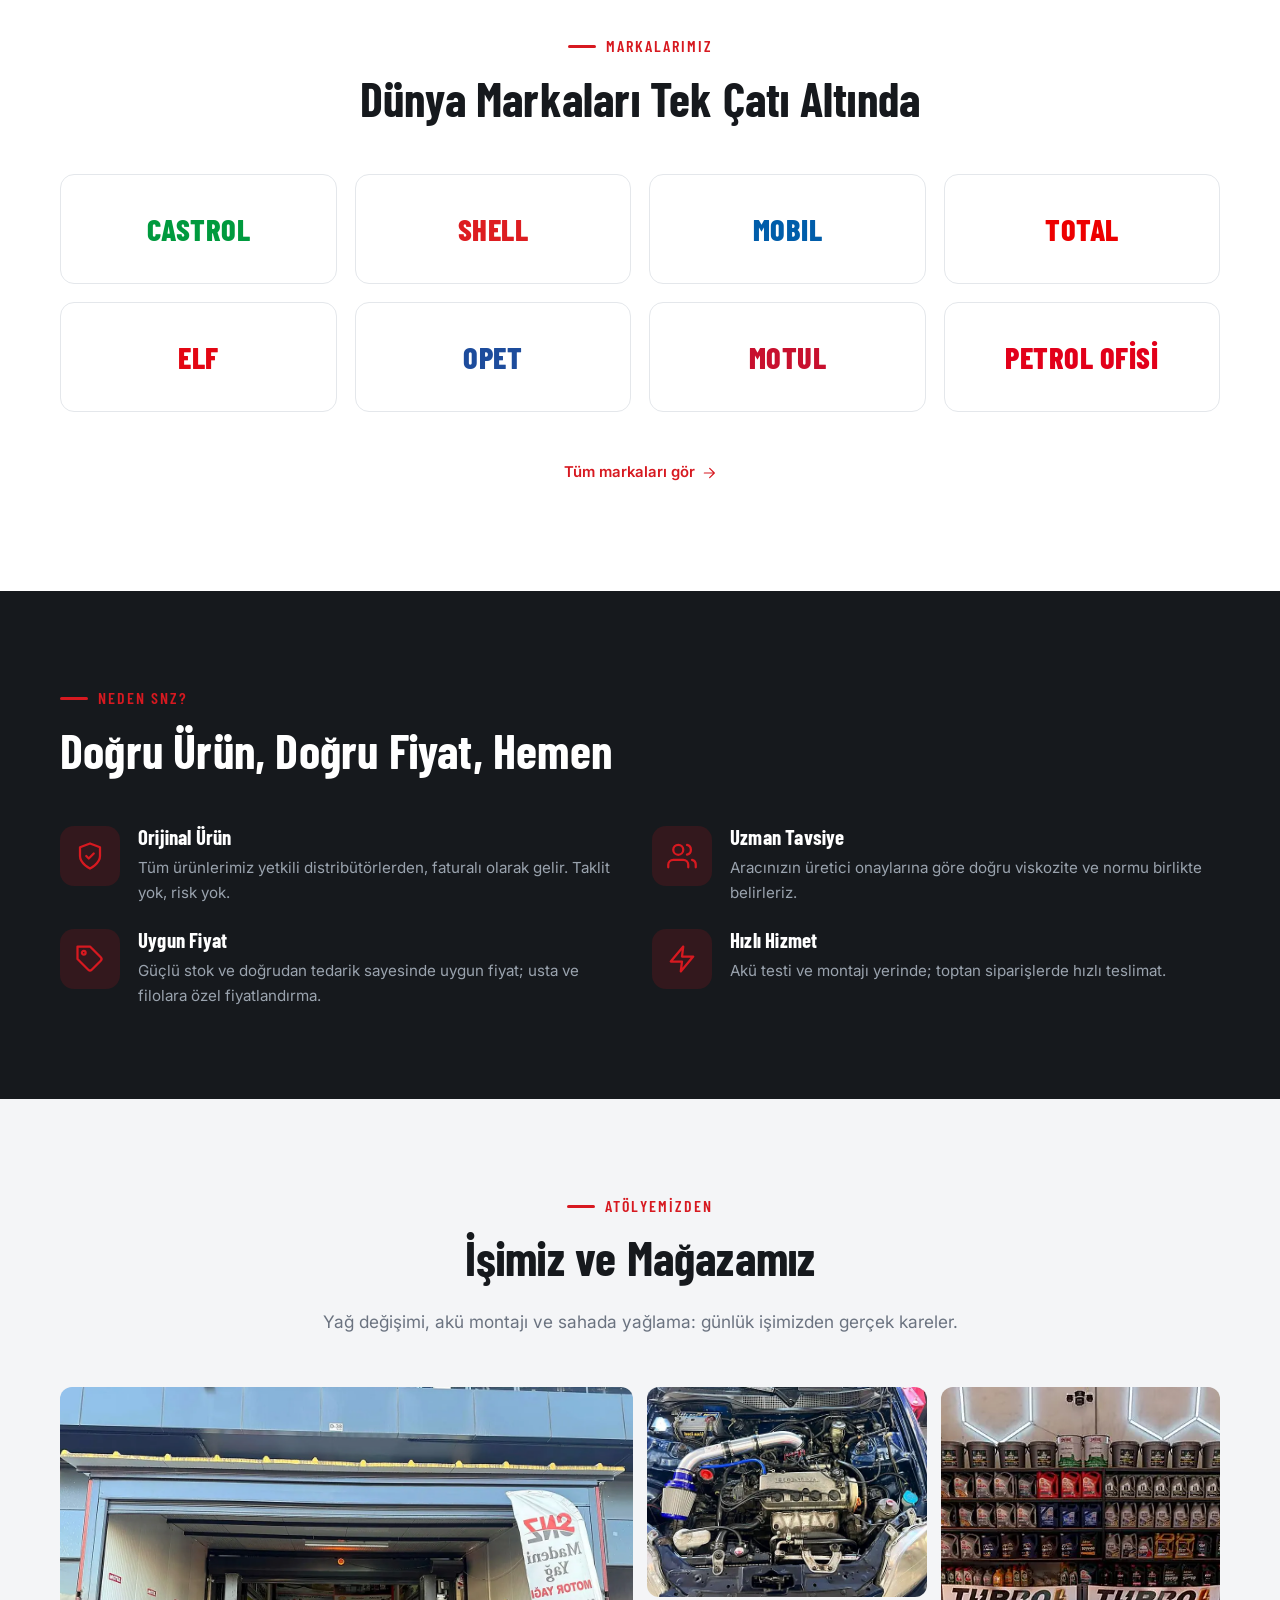
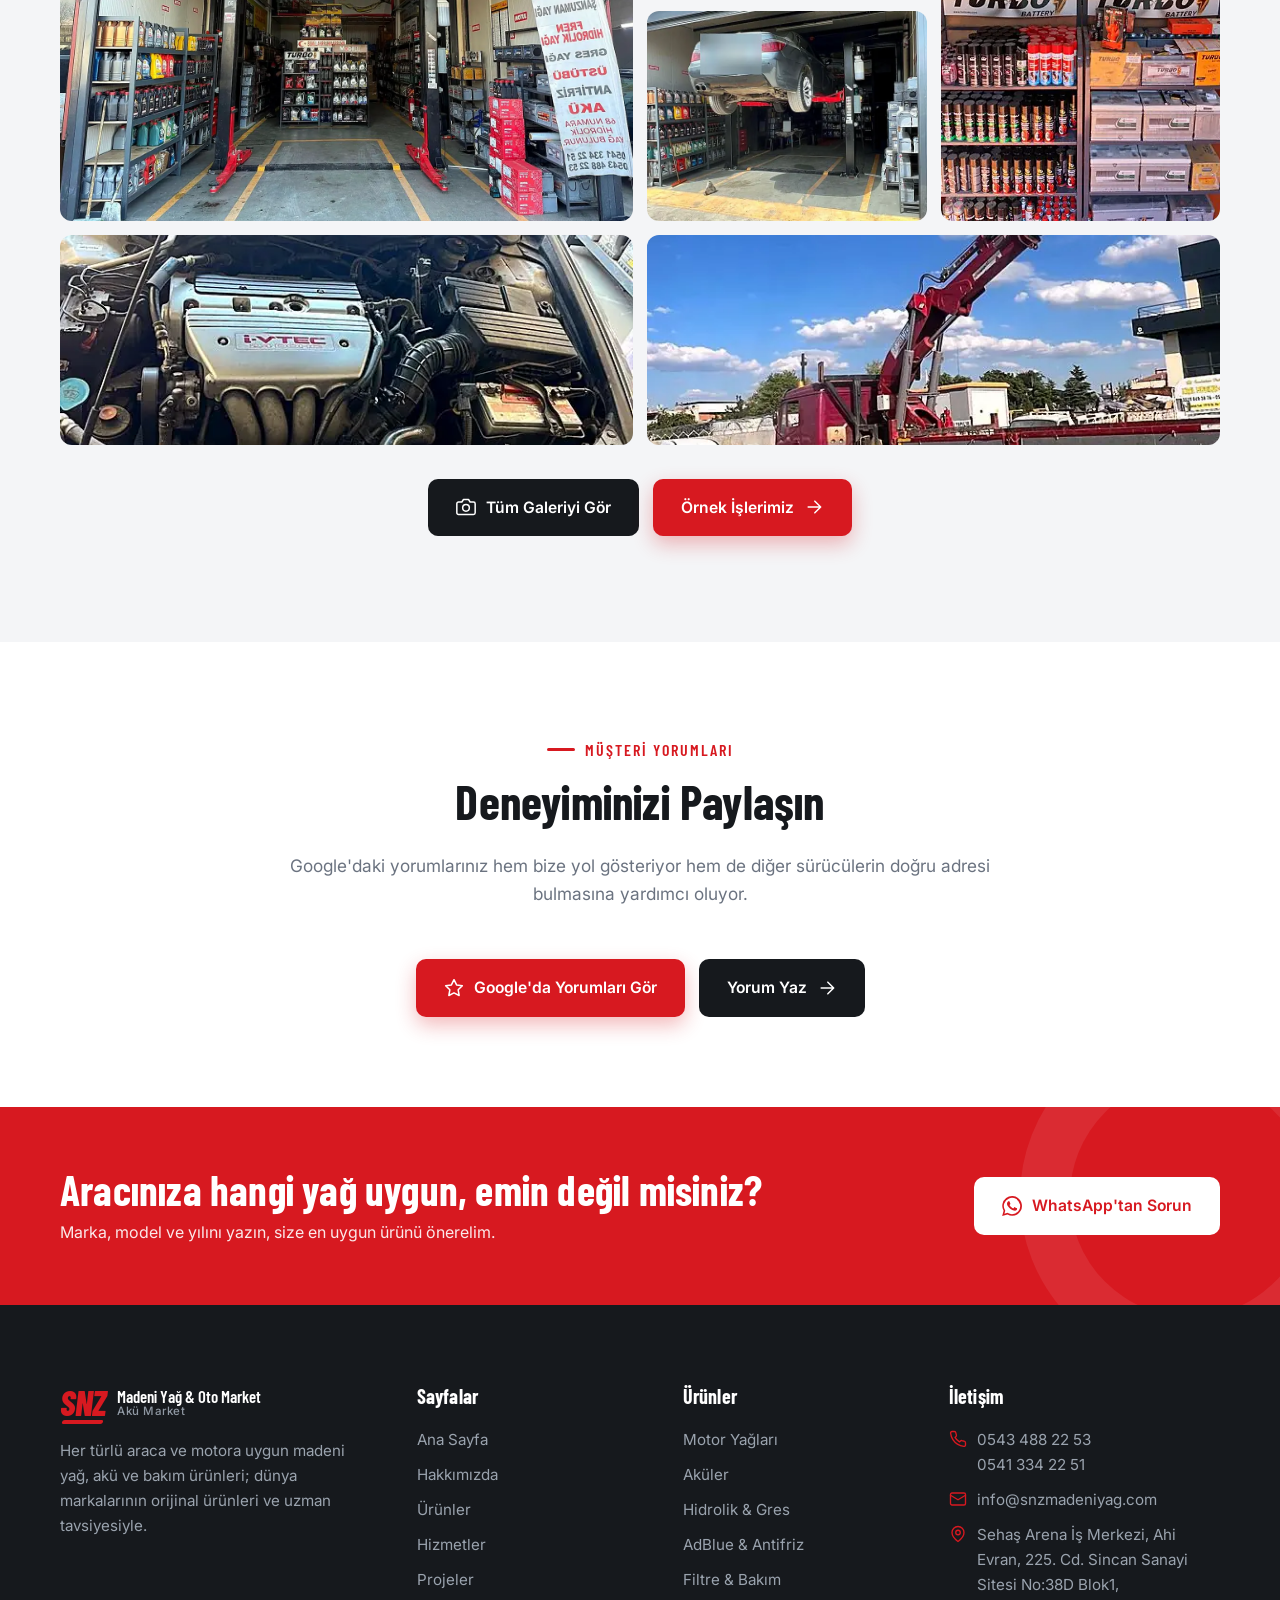
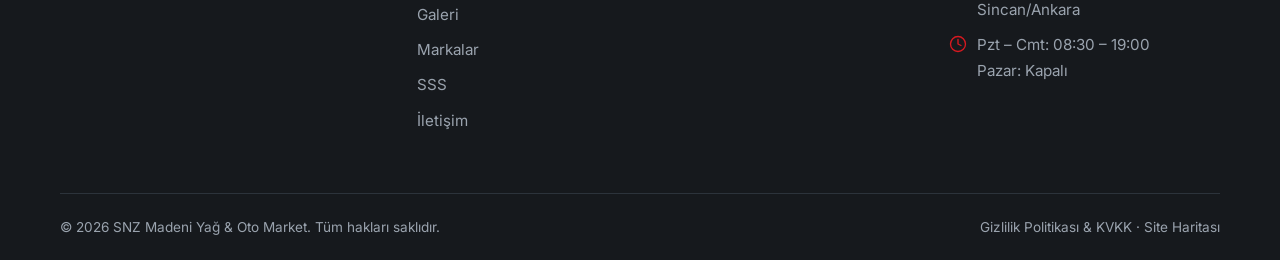
==== commit 38b8d14d: "İletişim adresi güncellendi: Sehaş Arena İş Merkezi, Sincan Sanayi Sitesi Co-Authored-By: Claude Opu" ====
--- a/index.html
+++ b/index.html
@@ -4,7 +4,7 @@
   <meta charset="UTF-8">
   <meta name="viewport" content="width=device-width, initial-scale=1.0">
   <title>SNZ Madeni Yağ &amp; Akü Market Ankara | Motor Yağı, Akü, AdBlue</title>
-  <meta name="description" content="Ankara D Blok&#x27;ta SNZ Madeni Yağ &amp; Oto Market ve SNZ Akü Market: Castrol, Shell, Mobil, Motul, Petrol Ofisi motor yağları, aküler, hidrolik ve gres yağları, AdBlue. Yağ değişimi ve ücretsiz akü testi.">
+  <meta name="description" content="Ankara Sincan Sanayi Sitesi&#x27;nde SNZ Madeni Yağ &amp; Oto Market ve SNZ Akü Market: Castrol, Shell, Mobil, Motul, Petrol Ofisi motor yağları, aküler, hidrolik ve gres yağları, AdBlue. Yağ değişimi ve ücretsiz akü testi.">
   <meta name="robots" content="index, follow">
   <link rel="canonical" href="https://www.snzmadeniyag.com/">
   <!-- Google Search Console: doğrulama kodunu _araclar/seo.py içindeki GSC_CODE alanına yazın -->
@@ -18,14 +18,14 @@
   <meta property="og:locale" content="tr_TR">
   <meta property="og:locale:alternate" content="en_US">
   <meta property="og:title" content="SNZ Madeni Yağ &amp; Akü Market Ankara | Motor Yağı, Akü, AdBlue">
-  <meta property="og:description" content="Ankara D Blok&#x27;ta SNZ Madeni Yağ &amp; Oto Market ve SNZ Akü Market: Castrol, Shell, Mobil, Motul, Petrol Ofisi motor yağları, aküler, hidrolik ve gres yağları, AdBlue. Yağ değişimi ve ücretsiz akü testi.">
+  <meta property="og:description" content="Ankara Sincan Sanayi Sitesi&#x27;nde SNZ Madeni Yağ &amp; Oto Market ve SNZ Akü Market: Castrol, Shell, Mobil, Motul, Petrol Ofisi motor yağları, aküler, hidrolik ve gres yağları, AdBlue. Yağ değişimi ve ücretsiz akü testi.">
   <meta property="og:url" content="https://www.snzmadeniyag.com/">
   <meta property="og:image" content="https://www.snzmadeniyag.com/assets/img/og/og-index.jpg">
   <meta property="og:image:width" content="1200">
   <meta property="og:image:height" content="630">
   <meta name="twitter:card" content="summary_large_image">
   <meta name="twitter:title" content="SNZ Madeni Yağ &amp; Akü Market Ankara | Motor Yağı, Akü, AdBlue">
-  <meta name="twitter:description" content="Ankara D Blok&#x27;ta SNZ Madeni Yağ &amp; Oto Market ve SNZ Akü Market: Castrol, Shell, Mobil, Motul, Petrol Ofisi motor yağları, aküler, hidrolik ve gres yağları, AdBlue. Yağ değişimi ve ücretsiz akü testi.">
+  <meta name="twitter:description" content="Ankara Sincan Sanayi Sitesi&#x27;nde SNZ Madeni Yağ &amp; Oto Market ve SNZ Akü Market: Castrol, Shell, Mobil, Motul, Petrol Ofisi motor yağları, aküler, hidrolik ve gres yağları, AdBlue. Yağ değişimi ve ücretsiz akü testi.">
   <meta name="twitter:image" content="https://www.snzmadeniyag.com/assets/img/og/og-index.jpg">
 
   <link rel="preconnect" href="https://fonts.googleapis.com">
@@ -68,8 +68,8 @@
      "telephone": "+90-543-488-22-53",
      "address": {
       "@type": "PostalAddress",
-      "streetAddress": "D Blok, Sanayi Sitesi",
-      "addressLocality": "Ankara",
+      "streetAddress": "Sehaş Arena İş Merkezi, Ahi Evran, 225. Cd. Sincan Sanayi Sitesi No:38D Blok1",
+      "addressLocality": "Sincan",
       "addressRegion": "Ankara",
       "addressCountry": "TR"
      },
@@ -103,8 +103,8 @@
      "telephone": "+90-541-334-22-51",
      "address": {
       "@type": "PostalAddress",
-      "streetAddress": "D Blok, Sanayi Sitesi",
-      "addressLocality": "Ankara",
+      "streetAddress": "Sehaş Arena İş Merkezi, Ahi Evran, 225. Cd. Sincan Sanayi Sitesi No:38D Blok1",
+      "addressLocality": "Sincan",
       "addressRegion": "Ankara",
       "addressCountry": "TR"
      },
--- a/assets/css/style.css
+++ b/assets/css/style.css
@@ -91,6 +91,9 @@
 .topbar a:hover { color: #fff; }
 .topbar-info { display: flex; gap: 22px; flex-wrap: wrap; }
 .topbar-info span { display: inline-flex; align-items: center; gap: 6px; }
+.topbar-info { flex-wrap: nowrap; min-width: 0; }
+.topbar-info span { white-space: nowrap; }
+@media (max-width: 1080px) { .topbar-info span.hide-md { display: none; } }
 .topbar svg { width: 15px; height: 15px; color: var(--red); }
 
 .lang-switch { display: inline-flex; border: 1px solid #3a424b; border-radius: 6px; overflow: hidden; }
@@ -545,7 +548,10 @@
   .footer-grid { grid-template-columns: 1fr; }
   .hero-stats { gap: 26px; }
   .hero-stats strong { font-size: 2rem; }
-  .logo-text { display: none; }
+  .logo { gap: 9px; }
+  .logo-mark { font-size: 1.8rem; }
+  .logo-text { font-size: .95rem; }
+  .logo-text small { font-size: .68rem; letter-spacing: .3px; }
   .topbar-info span:not(:first-child) { display: none; }
   .hero .btn { width: 100%; justify-content: center; }
   .map { height: 320px; }
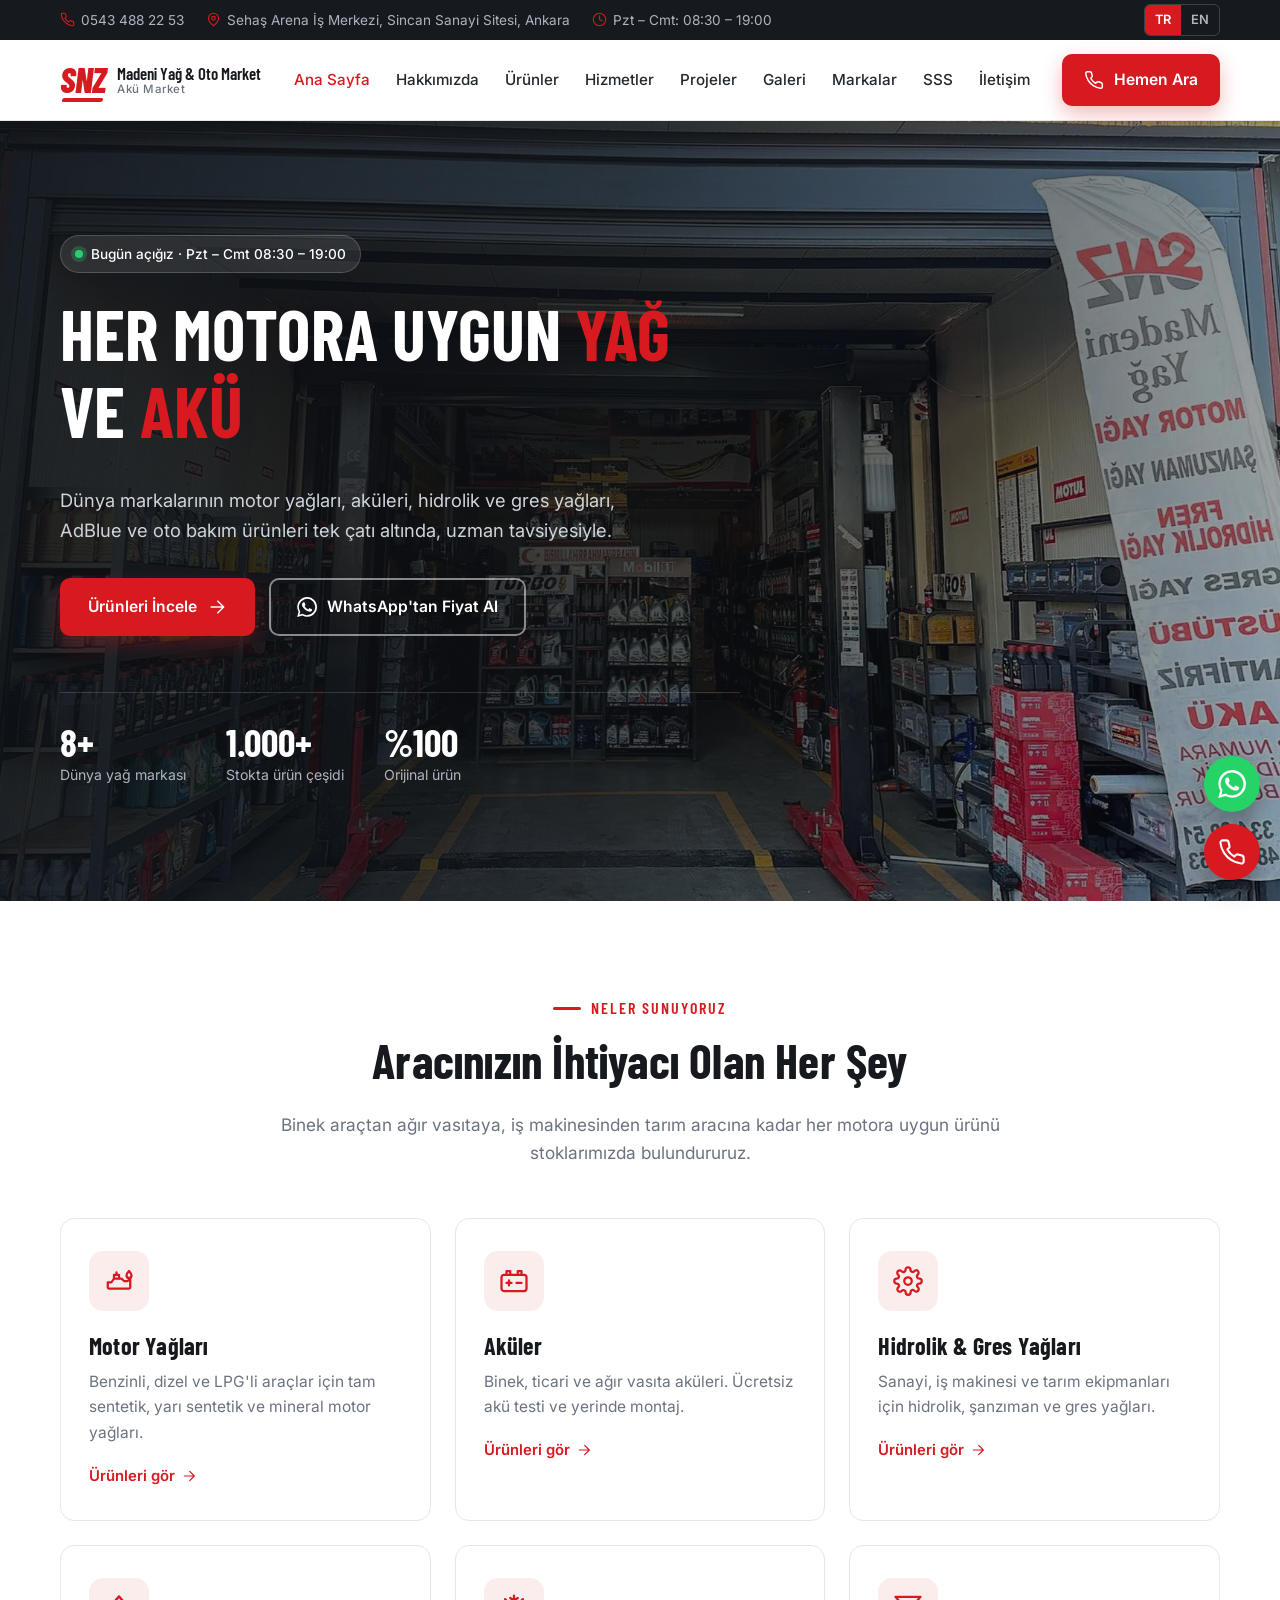
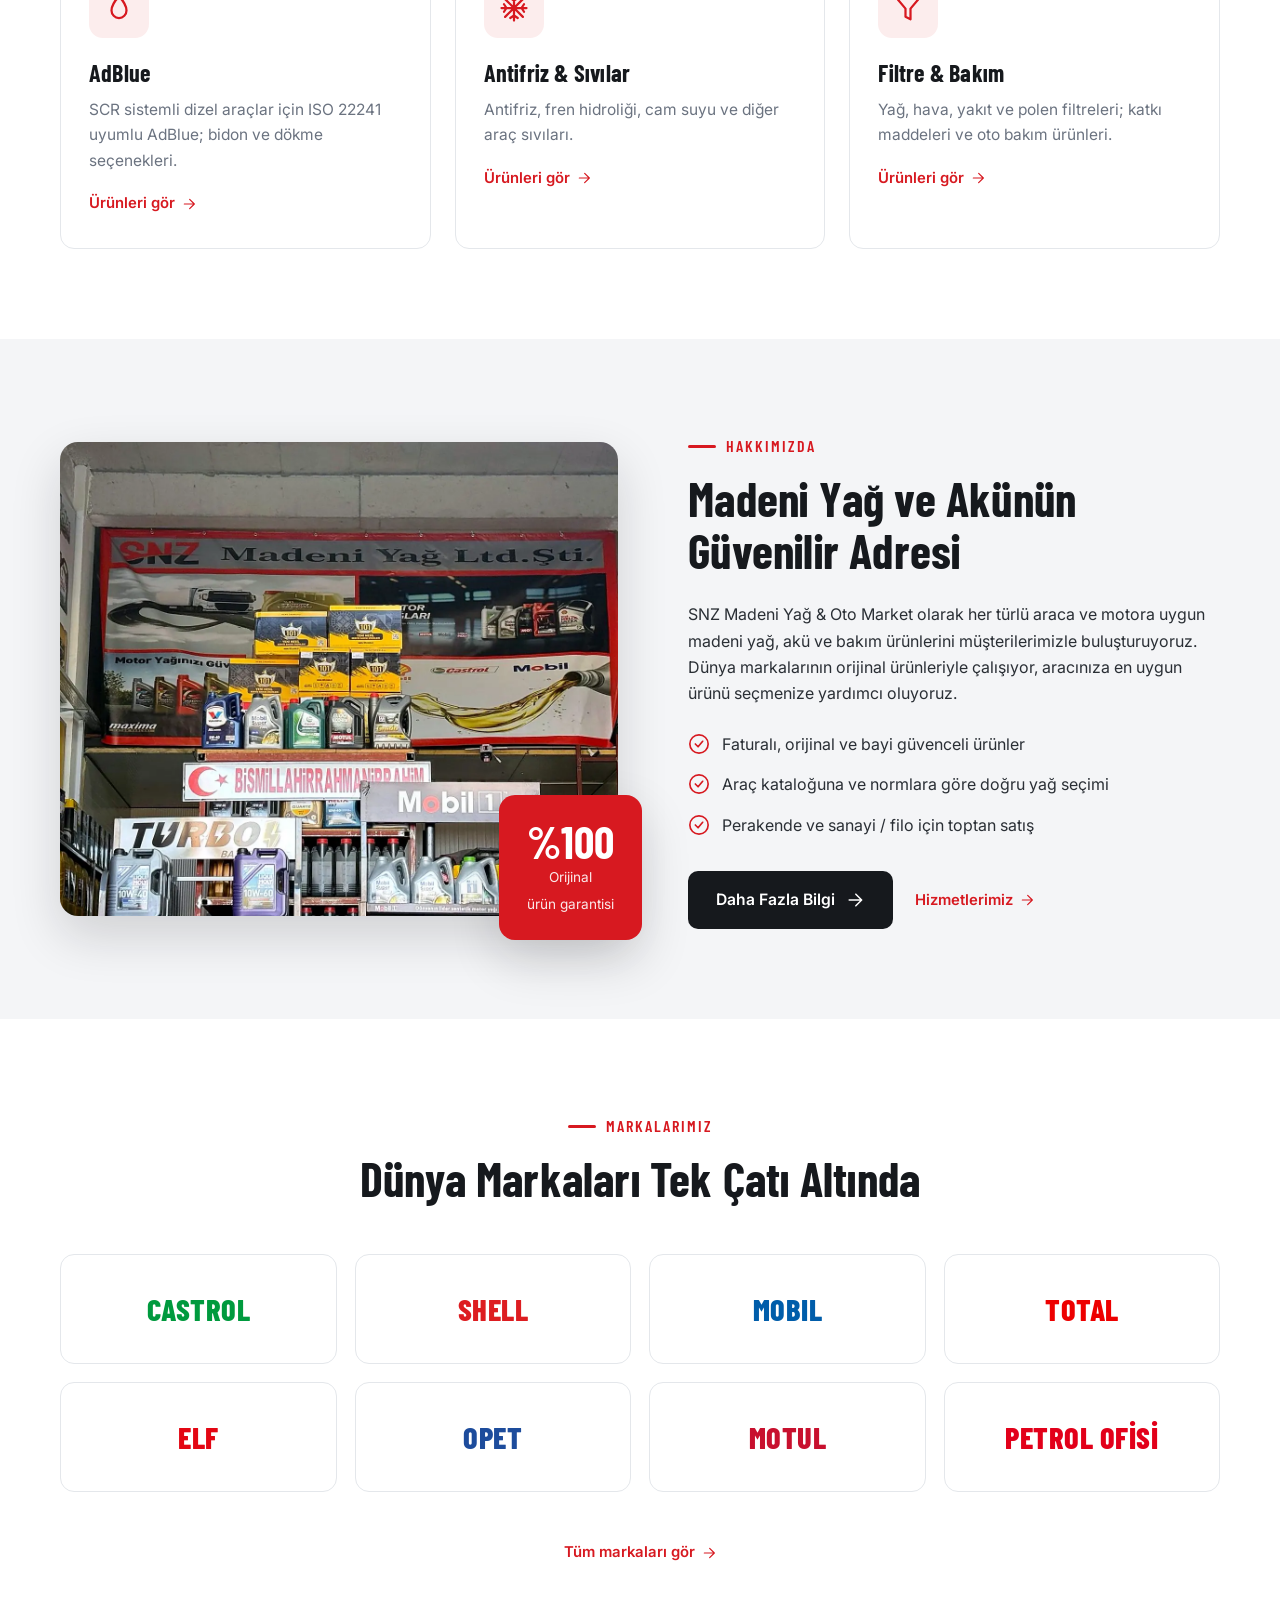
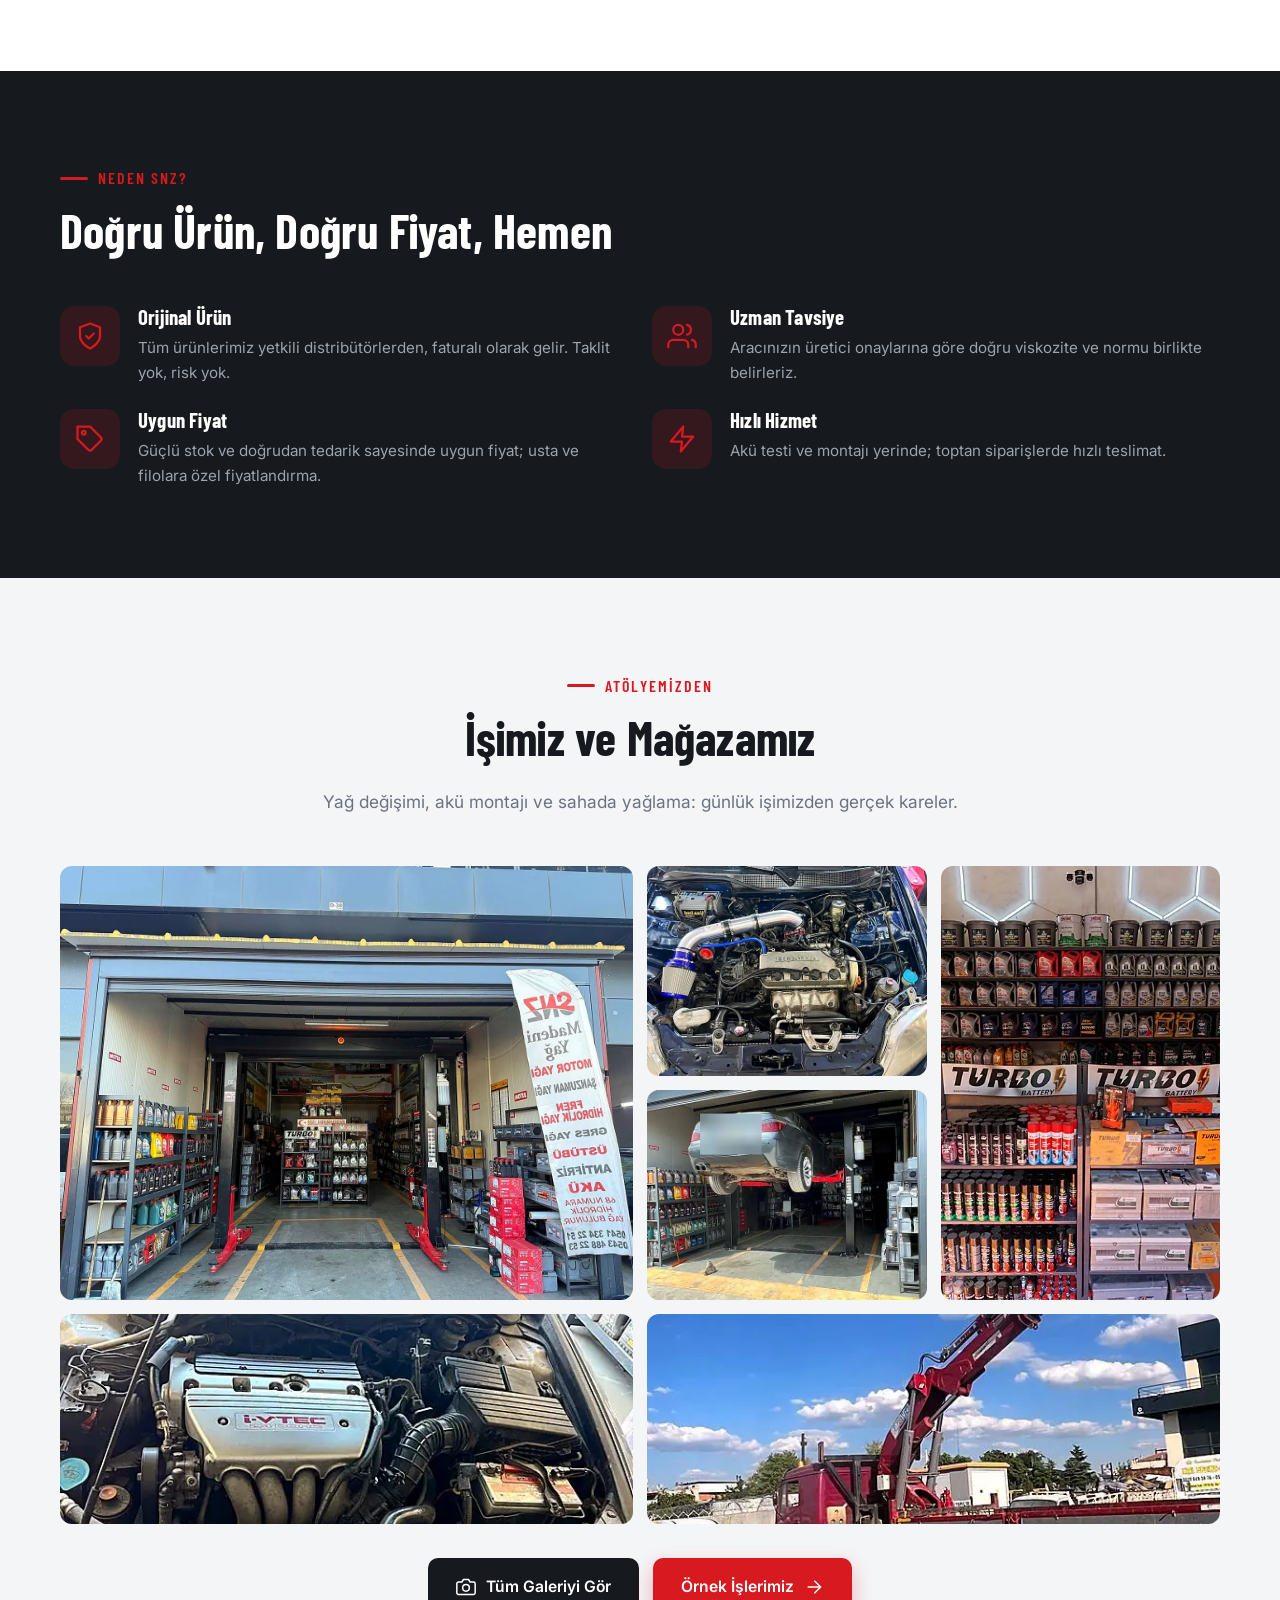
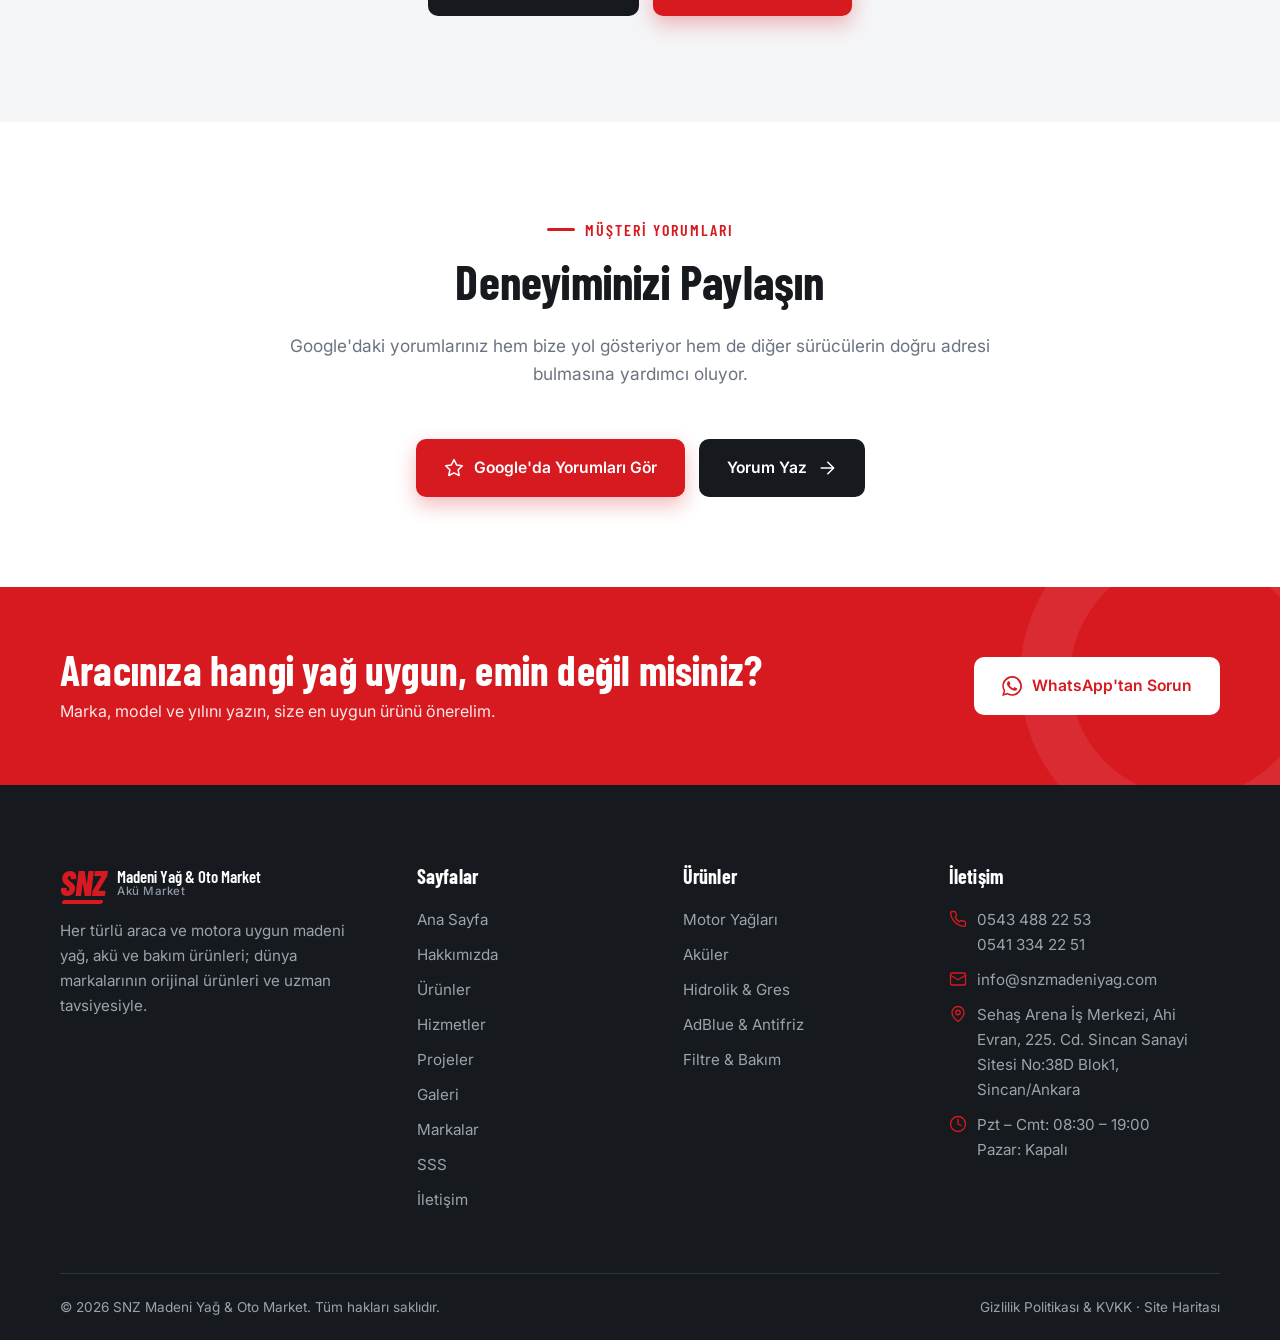
==== commit 75596fe3: "İletişim sayfasına konum krokisi; harita linkleri işletme kaydına bağlandı - Google Haritalar ekran " ====
--- a/index.html
+++ b/index.html
@@ -71,8 +71,15 @@
       "streetAddress": "Sehaş Arena İş Merkezi, Ahi Evran, 225. Cd. Sincan Sanayi Sitesi No:38D Blok1",
       "addressLocality": "Sincan",
       "addressRegion": "Ankara",
+      "postalCode": "06935",
       "addressCountry": "TR"
      },
+     "geo": {
+      "@type": "GeoCoordinates",
+      "latitude": 39.9672737,
+      "longitude": 32.562601
+     },
+     "hasMap": "https://www.google.com/maps/place/SNZ+MADEN%C4%B0+YA%C4%9E/@39.9672737,32.562601,17z/data=!4m6!3m5!1s0x14d33120fec1f999:0xb1a20a6dd8406cb8!8m2!3d39.9672737!4d32.562601!16s%2Fg%2F11xzzy9mgh",
      "openingHoursSpecification": [
       {
        "@type": "OpeningHoursSpecification",
@@ -106,8 +113,15 @@
       "streetAddress": "Sehaş Arena İş Merkezi, Ahi Evran, 225. Cd. Sincan Sanayi Sitesi No:38D Blok1",
       "addressLocality": "Sincan",
       "addressRegion": "Ankara",
+      "postalCode": "06935",
       "addressCountry": "TR"
      },
+     "geo": {
+      "@type": "GeoCoordinates",
+      "latitude": 39.9672737,
+      "longitude": 32.562601
+     },
+     "hasMap": "https://www.google.com/maps/place/SNZ+MADEN%C4%B0+YA%C4%9E/@39.9672737,32.562601,17z/data=!4m6!3m5!1s0x14d33120fec1f999:0xb1a20a6dd8406cb8!8m2!3d39.9672737!4d32.562601!16s%2Fg%2F11xzzy9mgh",
      "openingHoursSpecification": [
       {
        "@type": "OpeningHoursSpecification",
--- a/assets/css/style.css
+++ b/assets/css/style.css
@@ -33,7 +33,7 @@
   background: var(--bg);
   -webkit-font-smoothing: antialiased;
 }
-img { max-width: 100%; display: block; }
+img { max-width: 100%; height: auto; display: block; }
 a { color: inherit; text-decoration: none; }
 h1, h2, h3, h4 {
   font-family: var(--head);
@@ -320,6 +320,19 @@
 .field textarea { min-height: 130px; resize: vertical; }
 .field input:focus, .field select:focus, .field textarea:focus { outline: none; border-color: var(--red); background: #fff; }
 .form-note { font-size: .85rem; color: var(--muted); margin: 14px 0 0; }
+.kroki { margin: 0 0 24px; border-radius: 18px; overflow: hidden; box-shadow: var(--shadow-lg); background: var(--ink); }
+.kroki-img { display: block; overflow: hidden; }
+.kroki-img img { width: 100%; display: block; transition: transform .6s; }
+.kroki-img:hover img { transform: scale(1.02); }
+.kroki-bar { display: flex; align-items: center; justify-content: space-between; gap: 24px; padding: 22px 28px; color: #c6ccd4; }
+.kroki-bar strong { display: block; font-family: var(--head); font-size: 1.5rem; color: #fff; line-height: 1.1; margin-bottom: 4px; }
+.kroki-actions { display: flex; gap: 10px; flex-shrink: 0; }
+.kroki-actions .btn-dark { background: #2a3038; }
+@media (max-width: 860px) {
+  .kroki-bar { flex-direction: column; align-items: stretch; padding: 20px; }
+  .kroki-actions { flex-direction: column; }
+  .kroki-actions .btn { justify-content: center; }
+}
 .map { border-radius: 18px; overflow: hidden; height: 420px; border: 1px solid var(--line); }
 .map iframe { width: 100%; height: 100%; border: 0; display: block; }
 
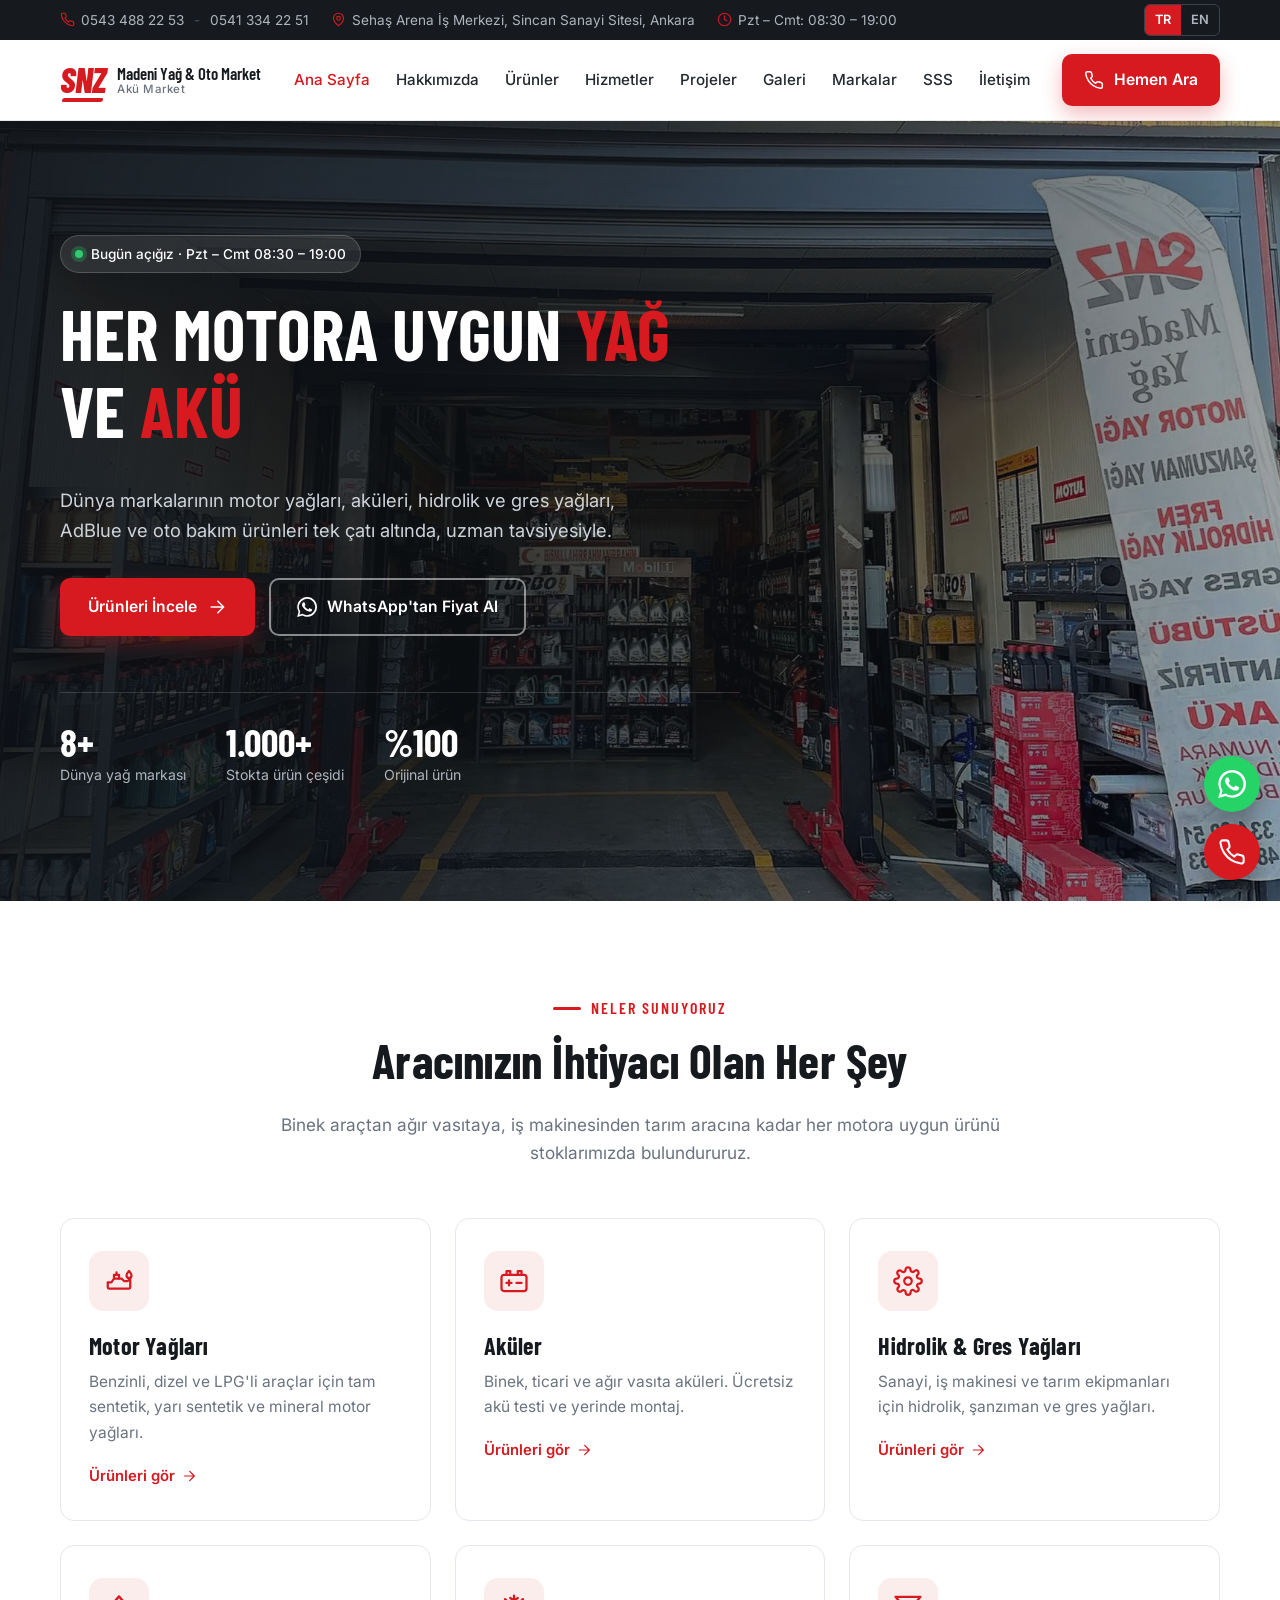
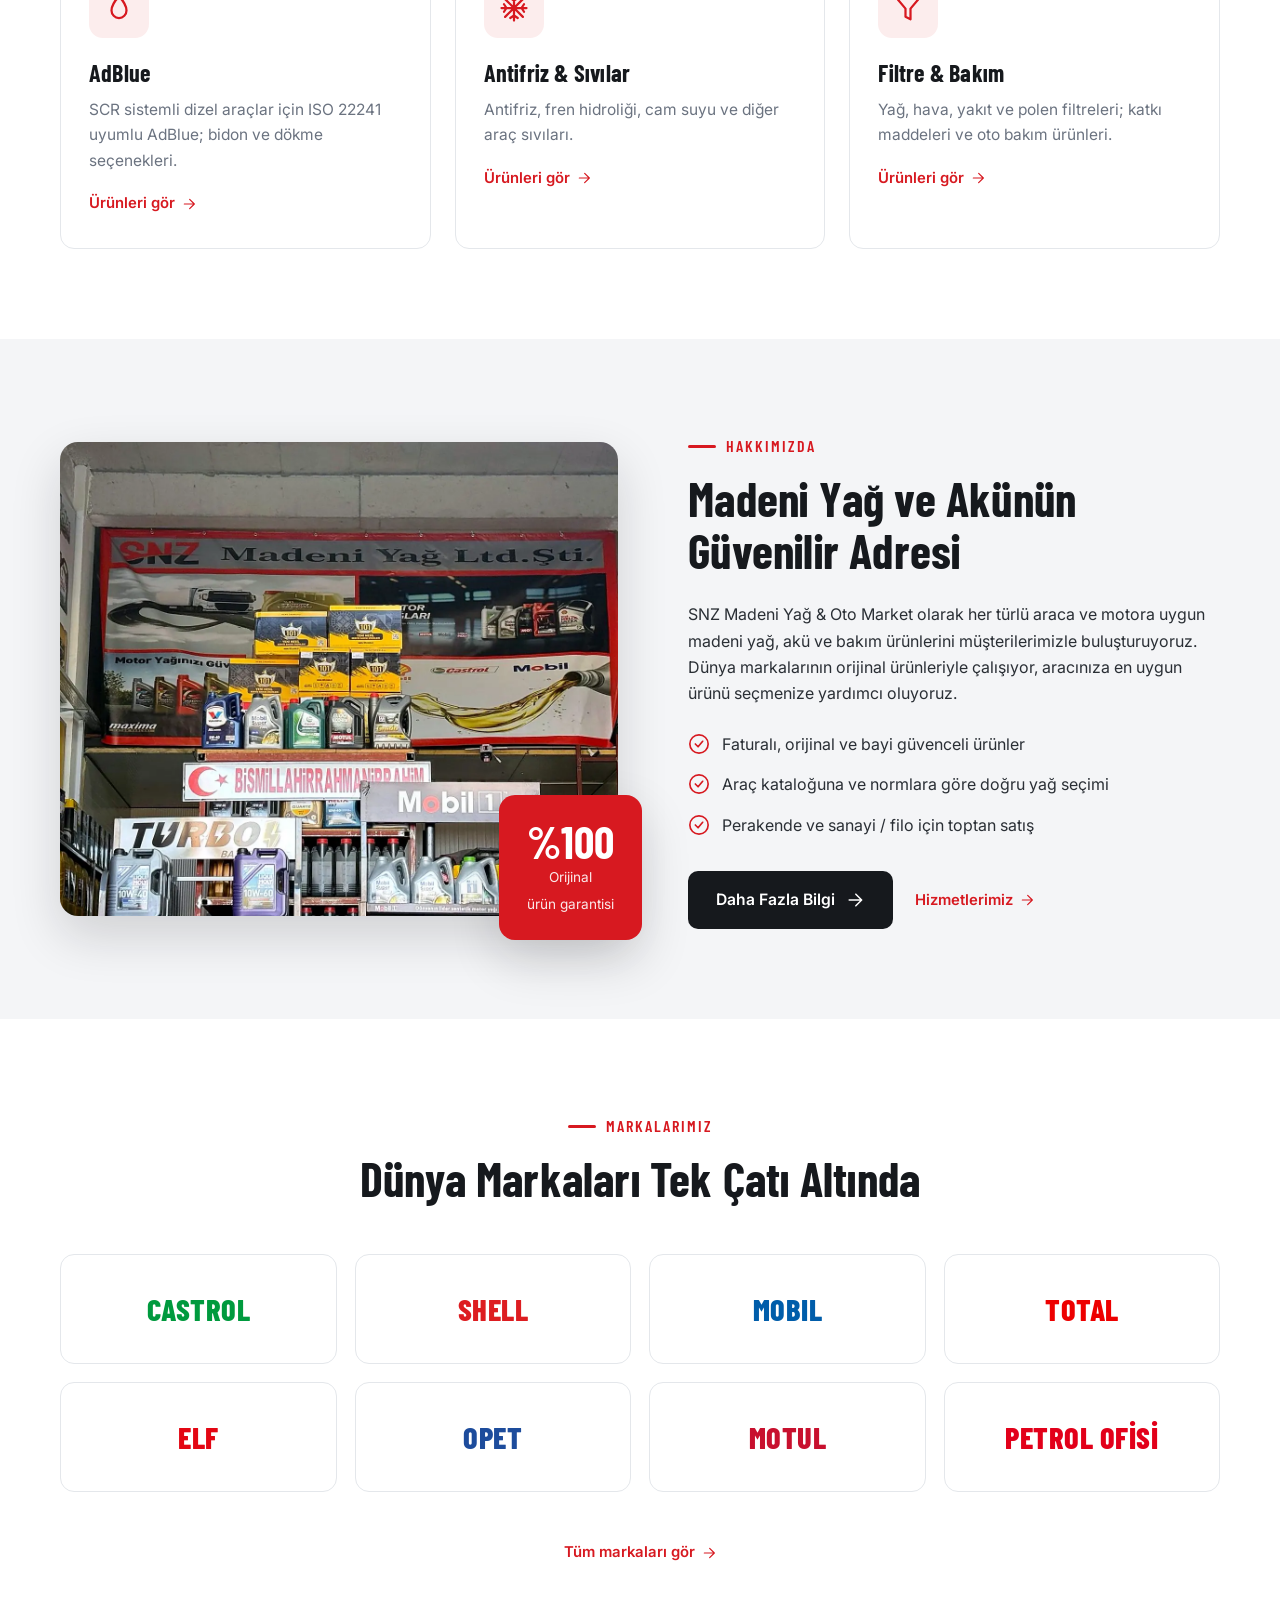
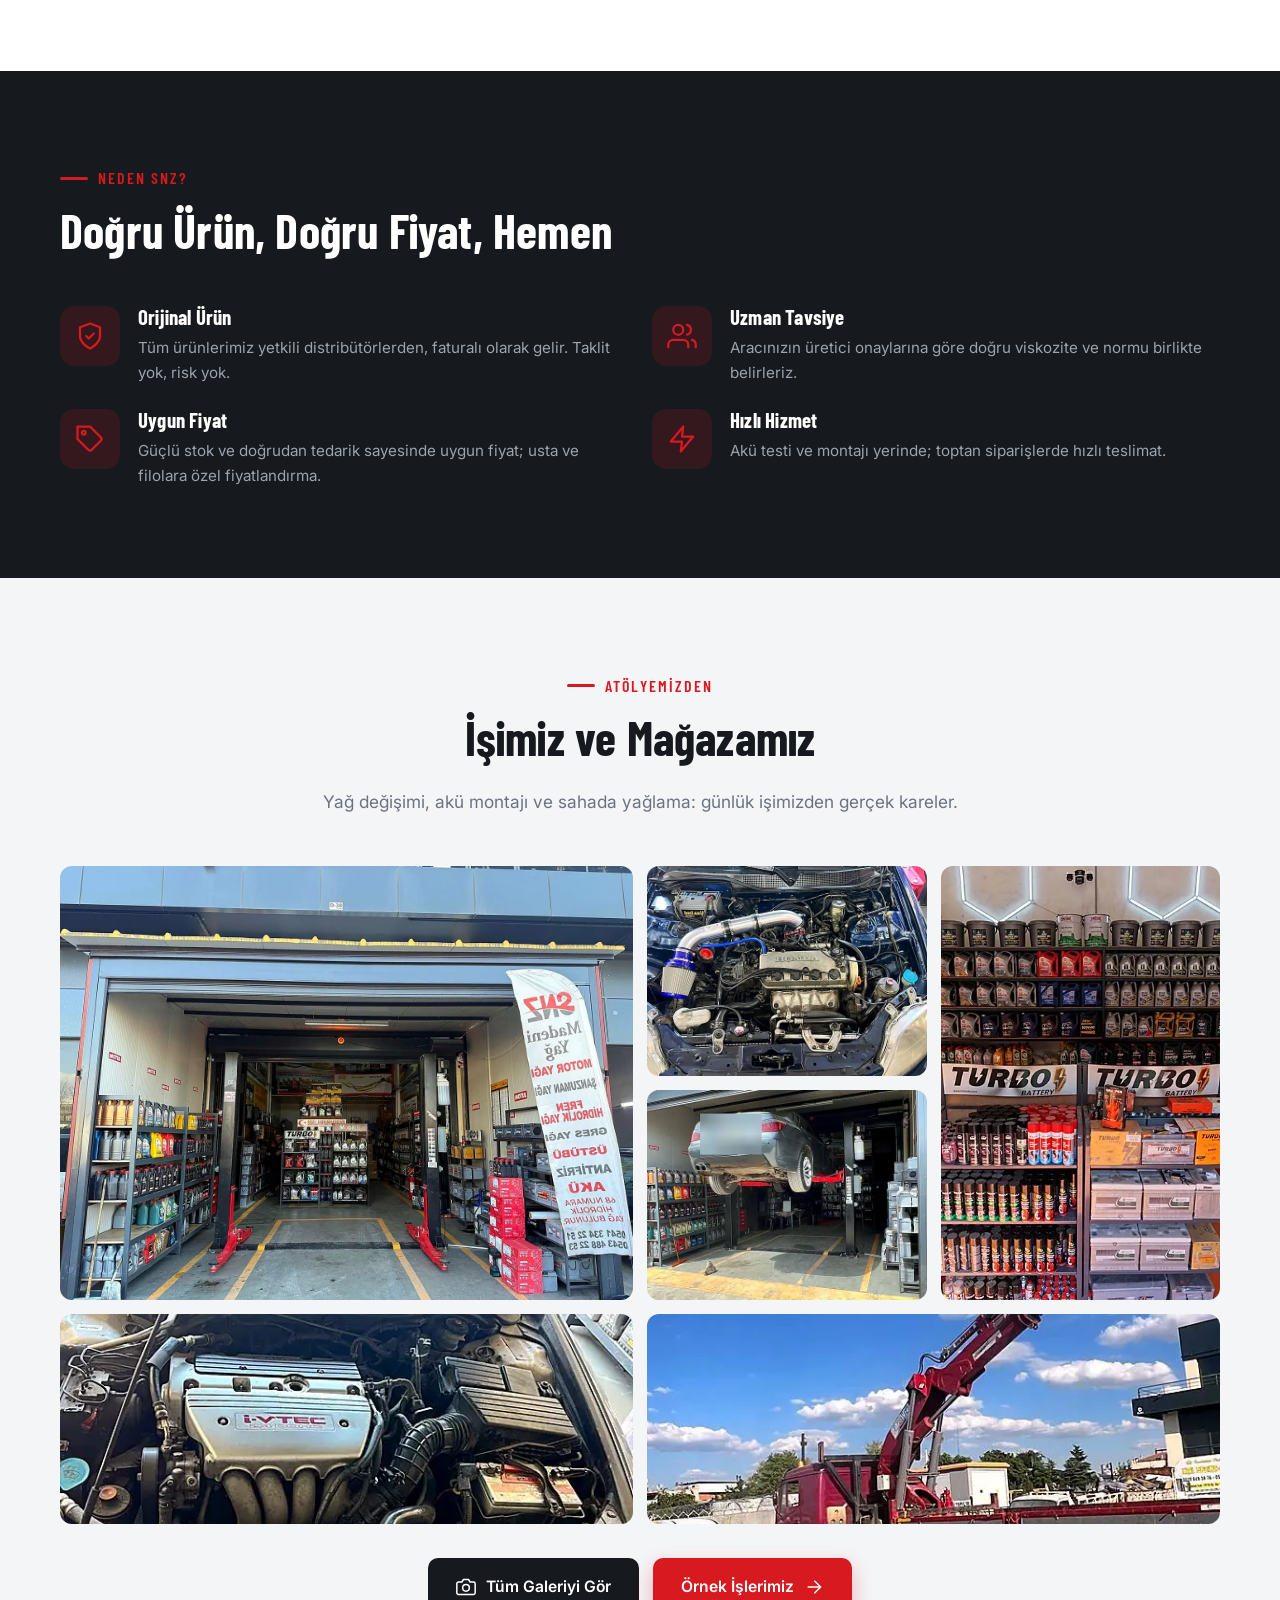
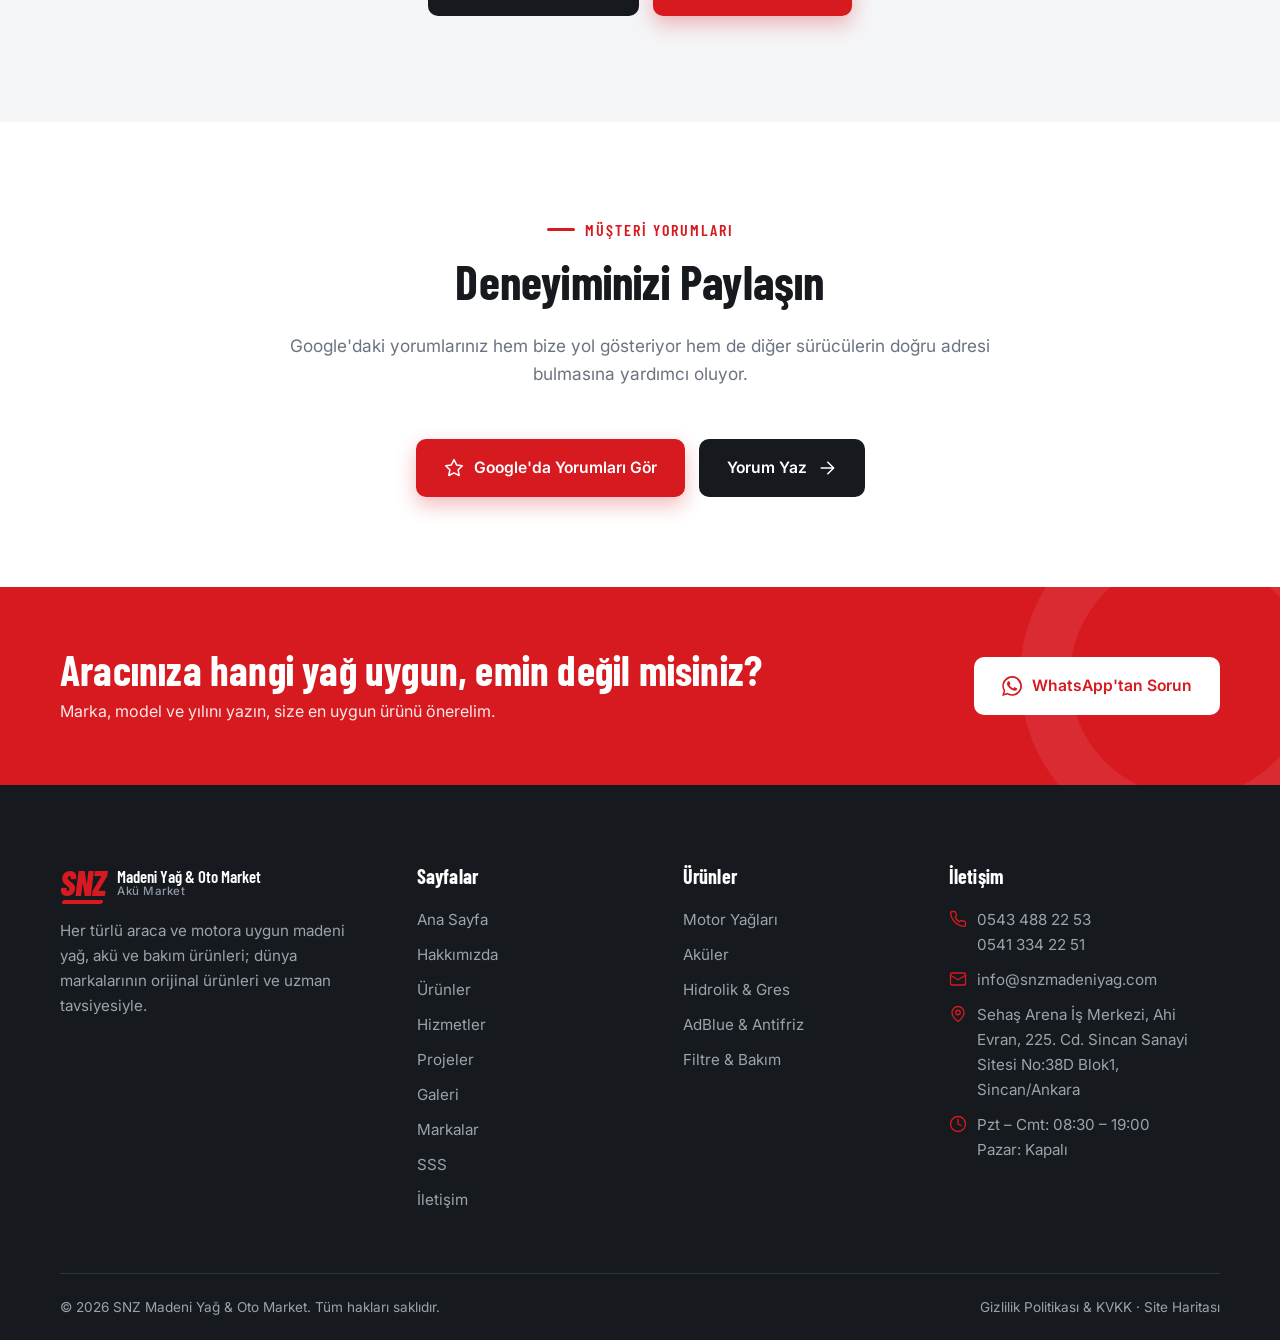
==== commit 80327c92: "Üst barda numaralar arasına tire; CSS/JS için sürüm kodu (önbellek sorunu) Co-Authored-By: Claude Op" ====
--- a/index.html
+++ b/index.html
@@ -31,7 +31,7 @@
   <link rel="preconnect" href="https://fonts.googleapis.com">
   <link rel="preconnect" href="https://fonts.gstatic.com" crossorigin>
   <link href="https://fonts.googleapis.com/css2?family=Barlow+Condensed:ital,wght@0,600;0,700;0,800;1,800&family=Inter:wght@400;500;600&display=swap" rel="stylesheet">
-  <link rel="stylesheet" href="assets/css/style.css">
+  <link rel="stylesheet" href="assets/css/style.css?v=cfd5b0cf">
   <link rel="preload" as="image" href="assets/img/hero.webp" fetchpriority="high">
   <script type="application/ld+json">
   {
@@ -327,6 +327,6 @@
   </section>
 
   <div id="site-footer"></div>
-  <script src="assets/js/main.js" defer></script>
+  <script src="assets/js/main.js?v=088eaf9e" defer></script>
 </body>
 </html>
--- a/assets/css/style.css
+++ b/assets/css/style.css
@@ -95,6 +95,7 @@
 .topbar-info span { white-space: nowrap; }
 @media (max-width: 1080px) { .topbar-info span.hide-md { display: none; } }
 .topbar svg { width: 15px; height: 15px; color: var(--red); }
+.tb-sep { font-style: normal; color: #4a525c; margin: 0 4px; }
 
 .lang-switch { display: inline-flex; border: 1px solid #3a424b; border-radius: 6px; overflow: hidden; }
 .lang-switch button {
@@ -320,6 +321,7 @@
 .field textarea { min-height: 130px; resize: vertical; }
 .field input:focus, .field select:focus, .field textarea:focus { outline: none; border-color: var(--red); background: #fff; }
 .form-note { font-size: .85rem; color: var(--muted); margin: 14px 0 0; }
+.form-note a { color: var(--red); font-weight: 600; }
 .kroki { margin: 0 0 24px; border-radius: 18px; overflow: hidden; box-shadow: var(--shadow-lg); background: var(--ink); }
 .kroki-img { display: block; overflow: hidden; }
 .kroki-img img { width: 100%; display: block; transition: transform .6s; }
@@ -400,6 +402,28 @@
 .legal li { margin-bottom: 8px; }
 .legal a { color: var(--red); font-weight: 600; }
 .legal-date { color: var(--muted); font-size: .9rem; }
+.legal h2 { scroll-margin-top: 100px; }
+.legal-toc { background: var(--bg-soft); border-radius: 14px; padding: 20px 24px; margin: 20px 0 8px; }
+.legal-toc strong { font-family: var(--head); font-size: 1.2rem; }
+.legal-toc ol { margin: 10px 0 0; padding-left: 20px; columns: 2; column-gap: 32px; }
+.legal-toc li { margin-bottom: 6px; }
+.legal-info { list-style: none; padding: 0 !important; }
+.legal-table { overflow-x: auto; margin: 16px 0; border: 1px solid var(--line); border-radius: 12px; }
+.legal-table table { width: 100%; border-collapse: collapse; font-size: .95rem; }
+.legal-table th, .legal-table td { text-align: left; vertical-align: top; padding: 12px 16px; border-bottom: 1px solid var(--line); }
+.legal-table th { background: var(--bg-soft); font-weight: 600; }
+.legal-table tr:last-child td { border-bottom: 0; }
+.legal-table td:first-child { font-weight: 600; min-width: 130px; }
+.legal code { background: var(--bg-soft); padding: 1px 6px; border-radius: 4px; font-size: .88em; }
+.sitemap { display: grid; grid-template-columns: repeat(3, 1fr); gap: 28px; }
+.sitemap h2 { font-size: 1.5rem; margin: 0 0 14px; padding-bottom: 10px; border-bottom: 3px solid var(--red); }
+.sitemap ul { list-style: none; padding: 0; margin: 0; display: grid; gap: 10px; }
+.sitemap a { display: flex; align-items: center; justify-content: space-between; gap: 12px; padding: 14px 16px; border: 1px solid var(--line); border-radius: 12px; transition: .25s; }
+.sitemap a:hover { border-color: var(--red); transform: translateX(4px); box-shadow: var(--shadow); }
+.sitemap strong { display: block; color: var(--ink); }
+.sitemap small { display: block; color: var(--muted); font-size: .85rem; margin-top: 2px; }
+.sitemap svg { width: 18px; height: 18px; color: var(--red); flex-shrink: 0; }
+@media (max-width: 860px) { .sitemap { grid-template-columns: 1fr; } .legal-toc ol { columns: 1; } }
 
 /* ---------- Mobil alt çubuk ---------- */
 .mobile-bar { display: none; }
@@ -566,6 +590,15 @@
   .logo-text { font-size: .95rem; }
   .logo-text small { font-size: .68rem; letter-spacing: .3px; }
   .topbar-info span:not(:first-child) { display: none; }
+  .topbar { font-size: .8rem; }
+  .topbar-info .tb-phones { gap: 4px; }
+  .tb-sep { margin: 0 2px; }
+}
+@media (max-width: 380px) {
+  .topbar { font-size: .74rem; }
+  .topbar .container { gap: 8px; }
+  .tb-phones svg { display: none; }
+  .lang-switch button { padding: 4px 8px; }
   .hero .btn { width: 100%; justify-content: center; }
   .map { height: 320px; }
   .gallery { columns: 2; column-gap: 10px; }
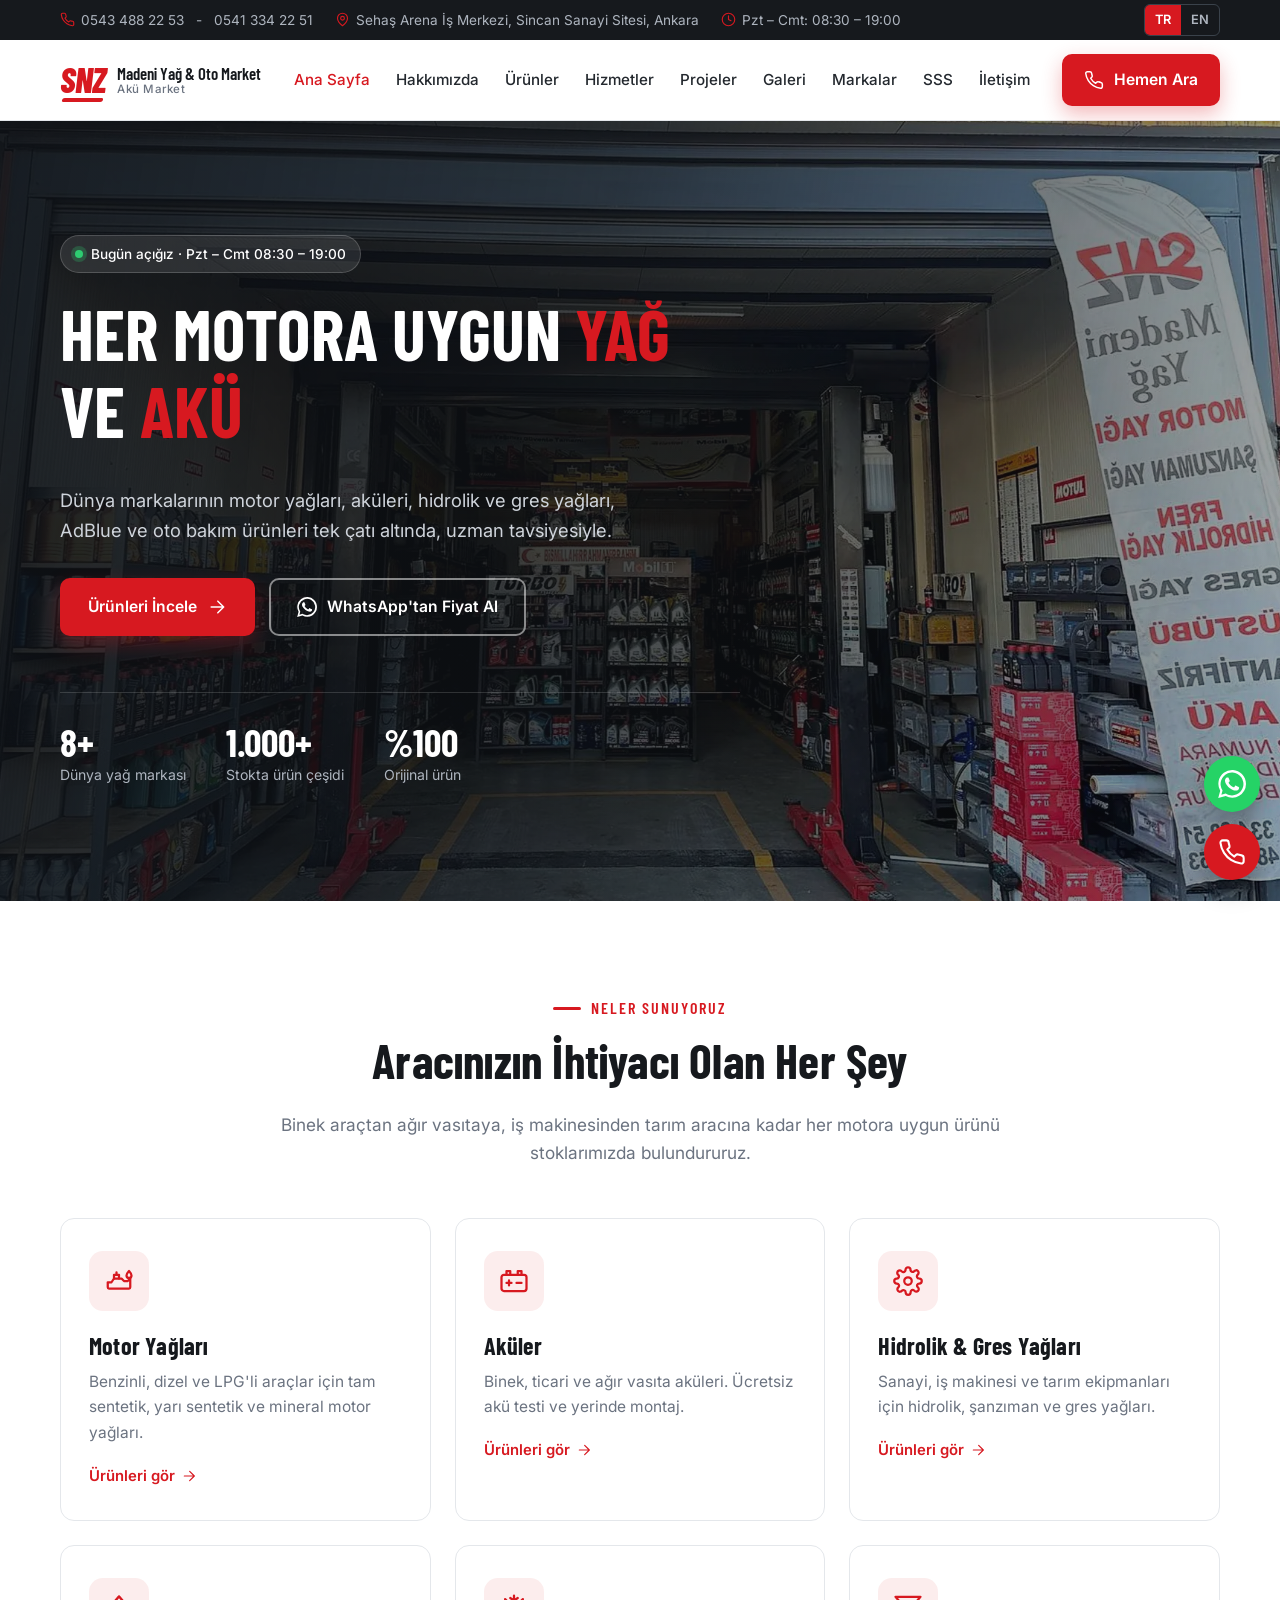
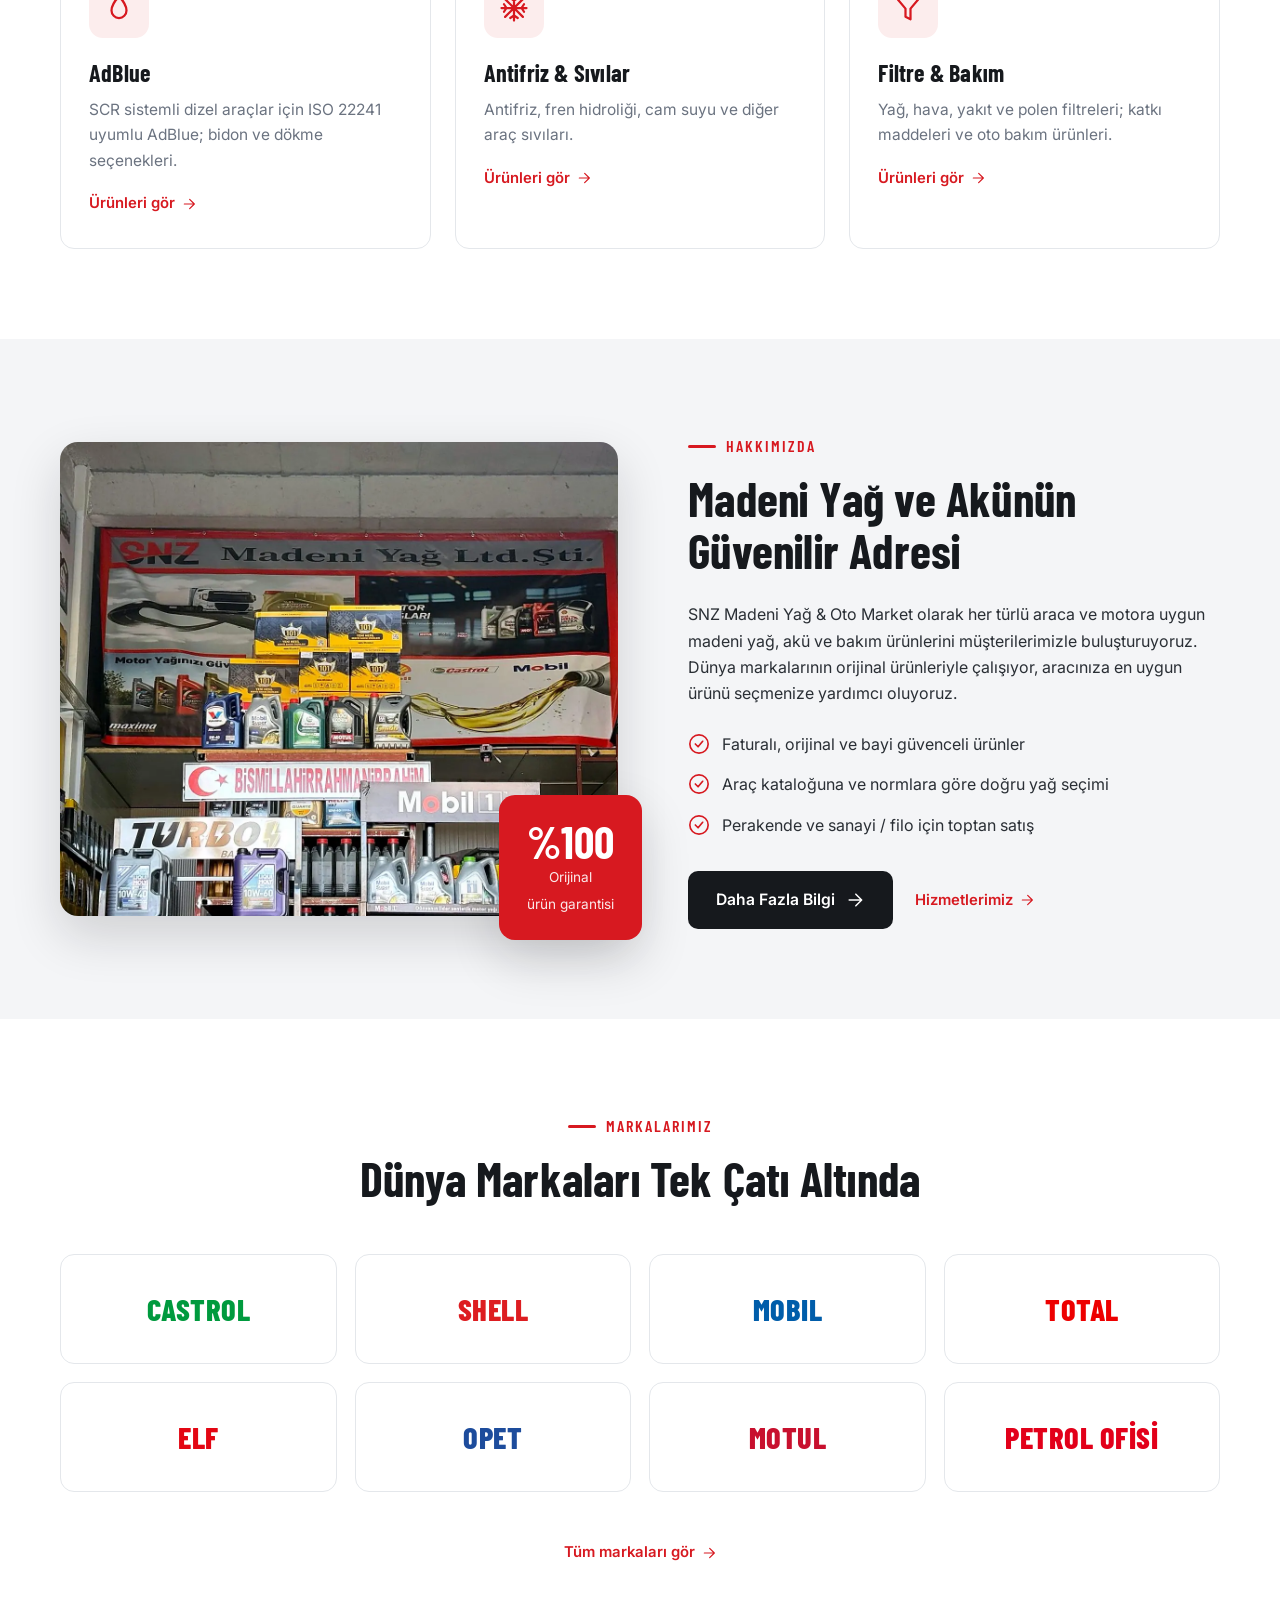
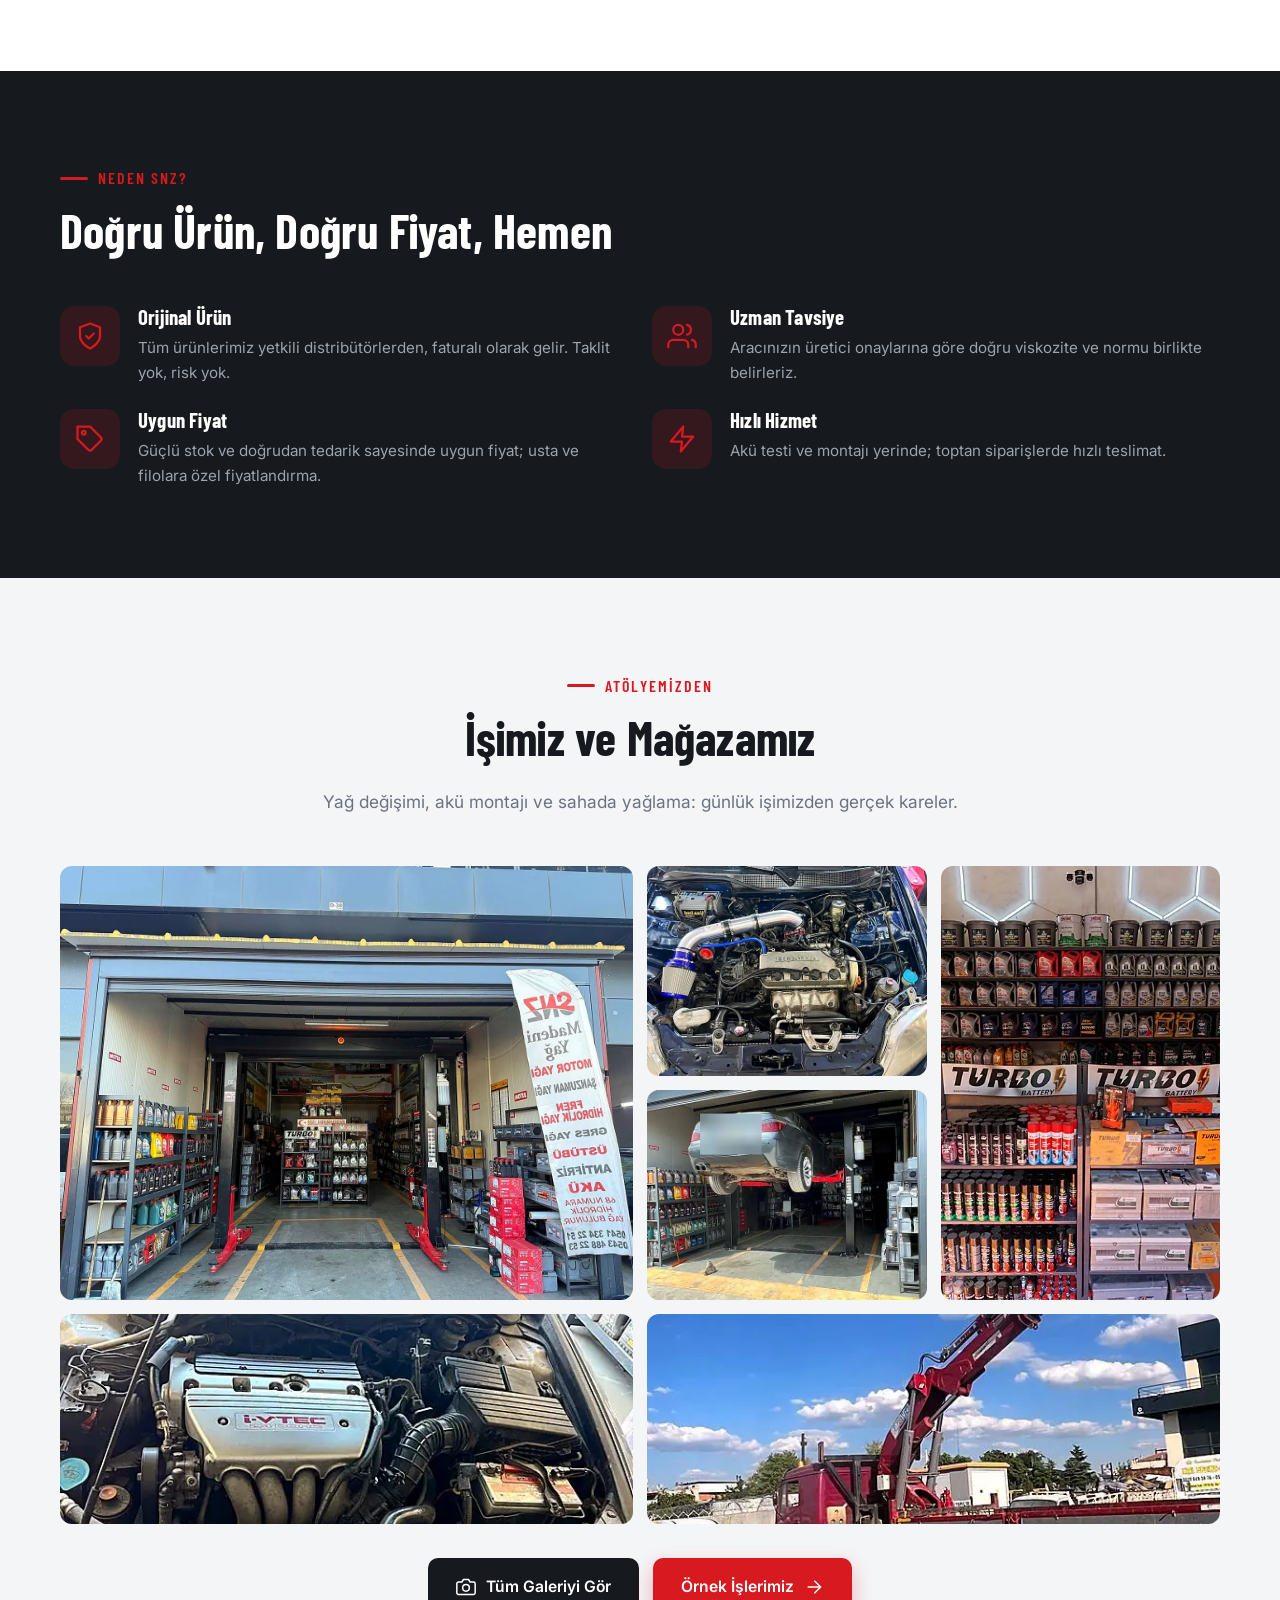
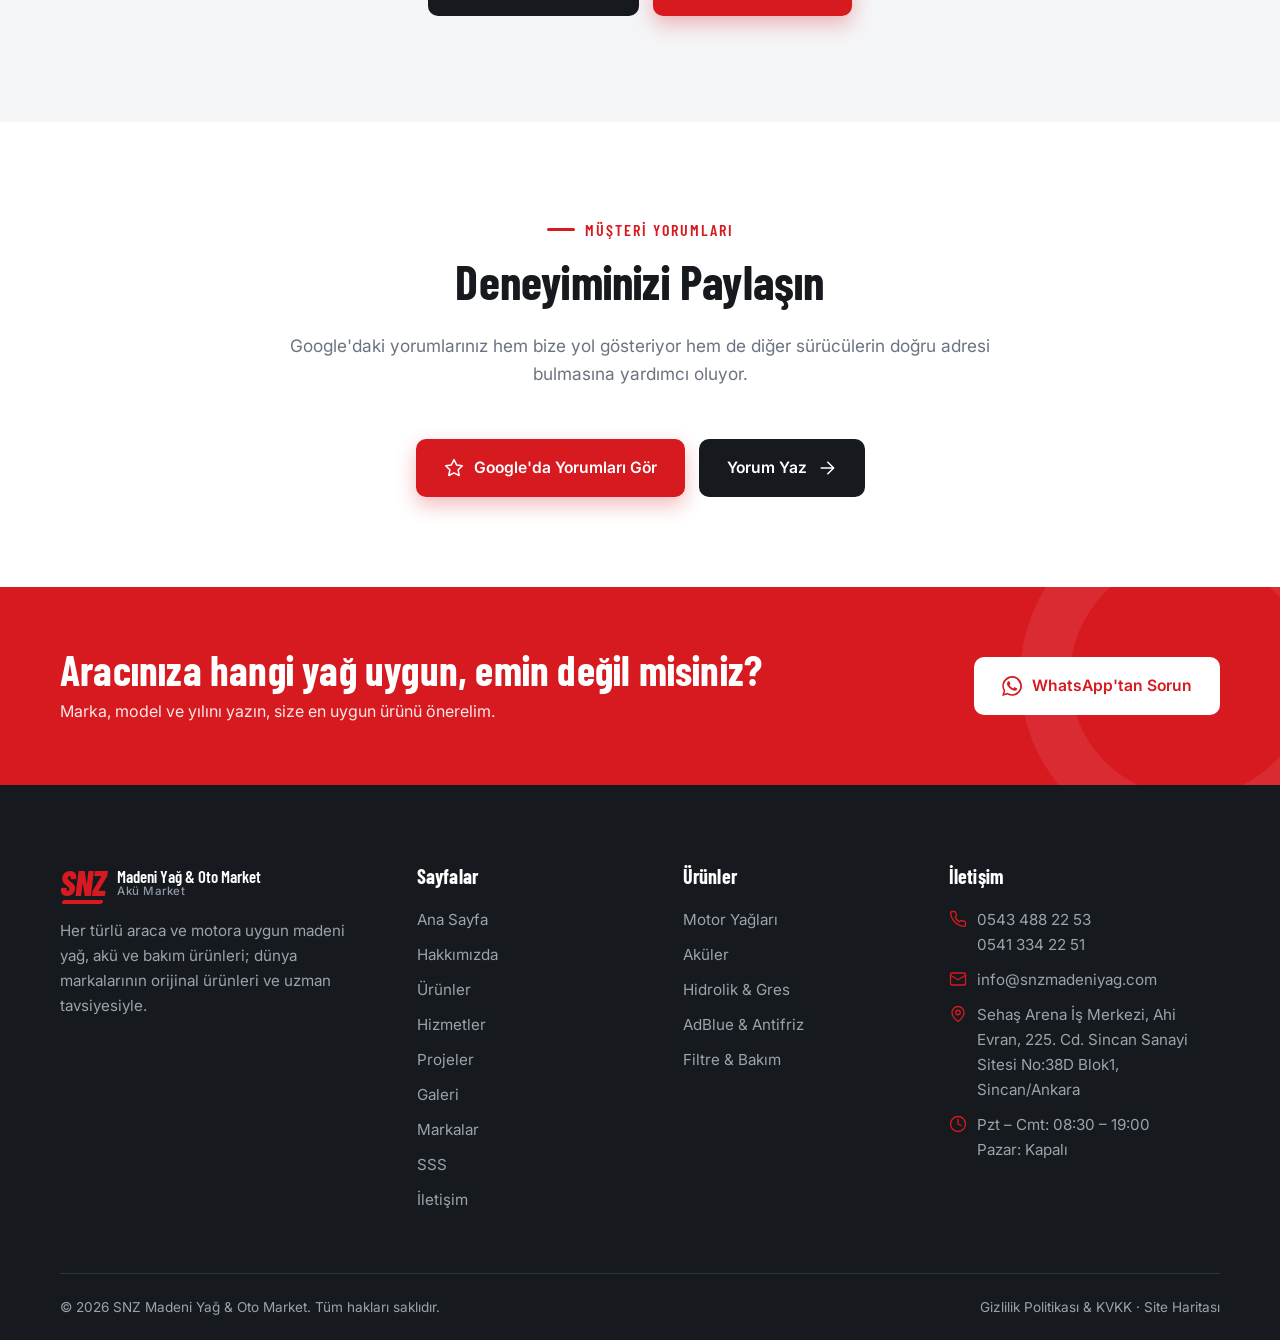
==== commit 2088e4dc: "Üst bardaki tire numaralarla aynı renkte Co-Authored-By: Claude Opus 5.5 <noreply@anthropic.com>" ====
--- a/index.html
+++ b/index.html
@@ -31,7 +31,7 @@
   <link rel="preconnect" href="https://fonts.googleapis.com">
   <link rel="preconnect" href="https://fonts.gstatic.com" crossorigin>
   <link href="https://fonts.googleapis.com/css2?family=Barlow+Condensed:ital,wght@0,600;0,700;0,800;1,800&family=Inter:wght@400;500;600&display=swap" rel="stylesheet">
-  <link rel="stylesheet" href="assets/css/style.css?v=cfd5b0cf">
+  <link rel="stylesheet" href="assets/css/style.css?v=0609e34a">
   <link rel="preload" as="image" href="assets/img/hero.webp" fetchpriority="high">
   <script type="application/ld+json">
   {
--- a/assets/css/style.css
+++ b/assets/css/style.css
@@ -95,7 +95,7 @@
 .topbar-info span { white-space: nowrap; }
 @media (max-width: 1080px) { .topbar-info span.hide-md { display: none; } }
 .topbar svg { width: 15px; height: 15px; color: var(--red); }
-.tb-sep { font-style: normal; color: #4a525c; margin: 0 4px; }
+.tb-sep { font-style: normal; margin: 0 6px; }
 
 .lang-switch { display: inline-flex; border: 1px solid #3a424b; border-radius: 6px; overflow: hidden; }
 .lang-switch button {
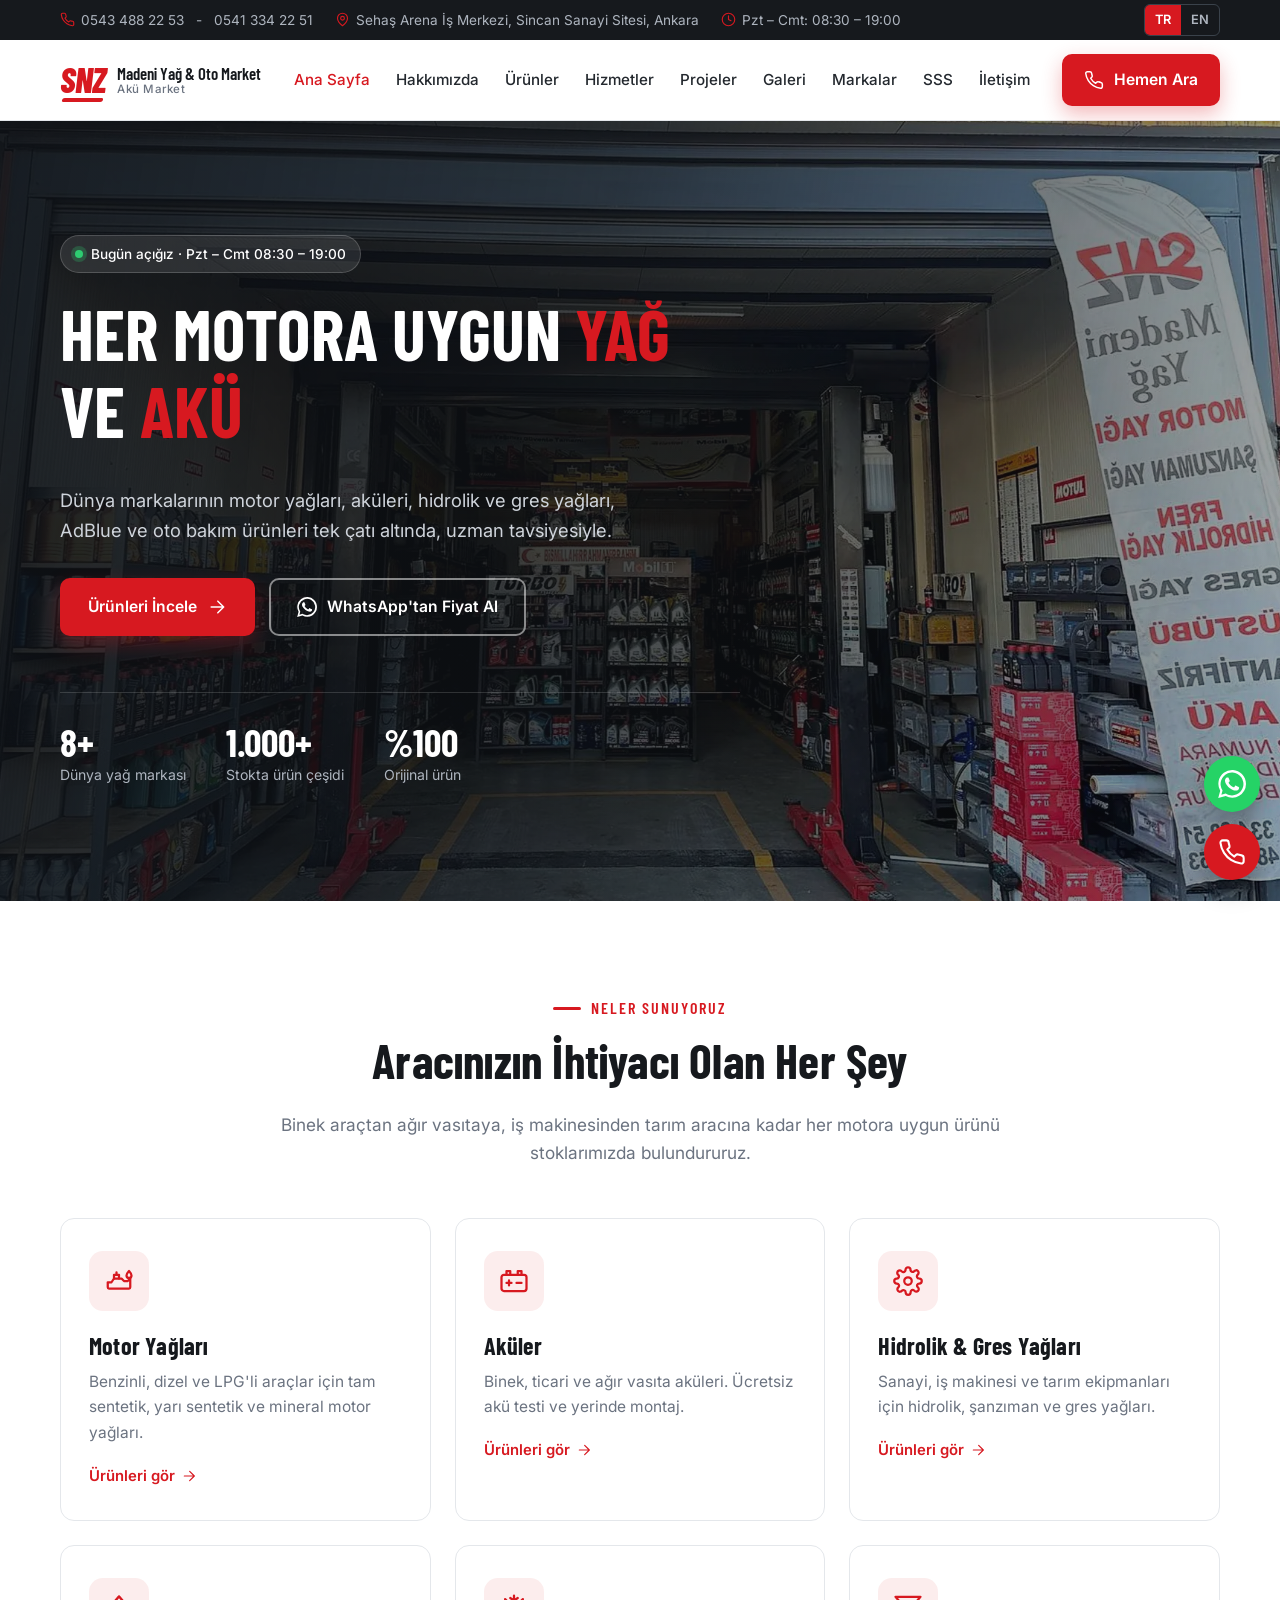
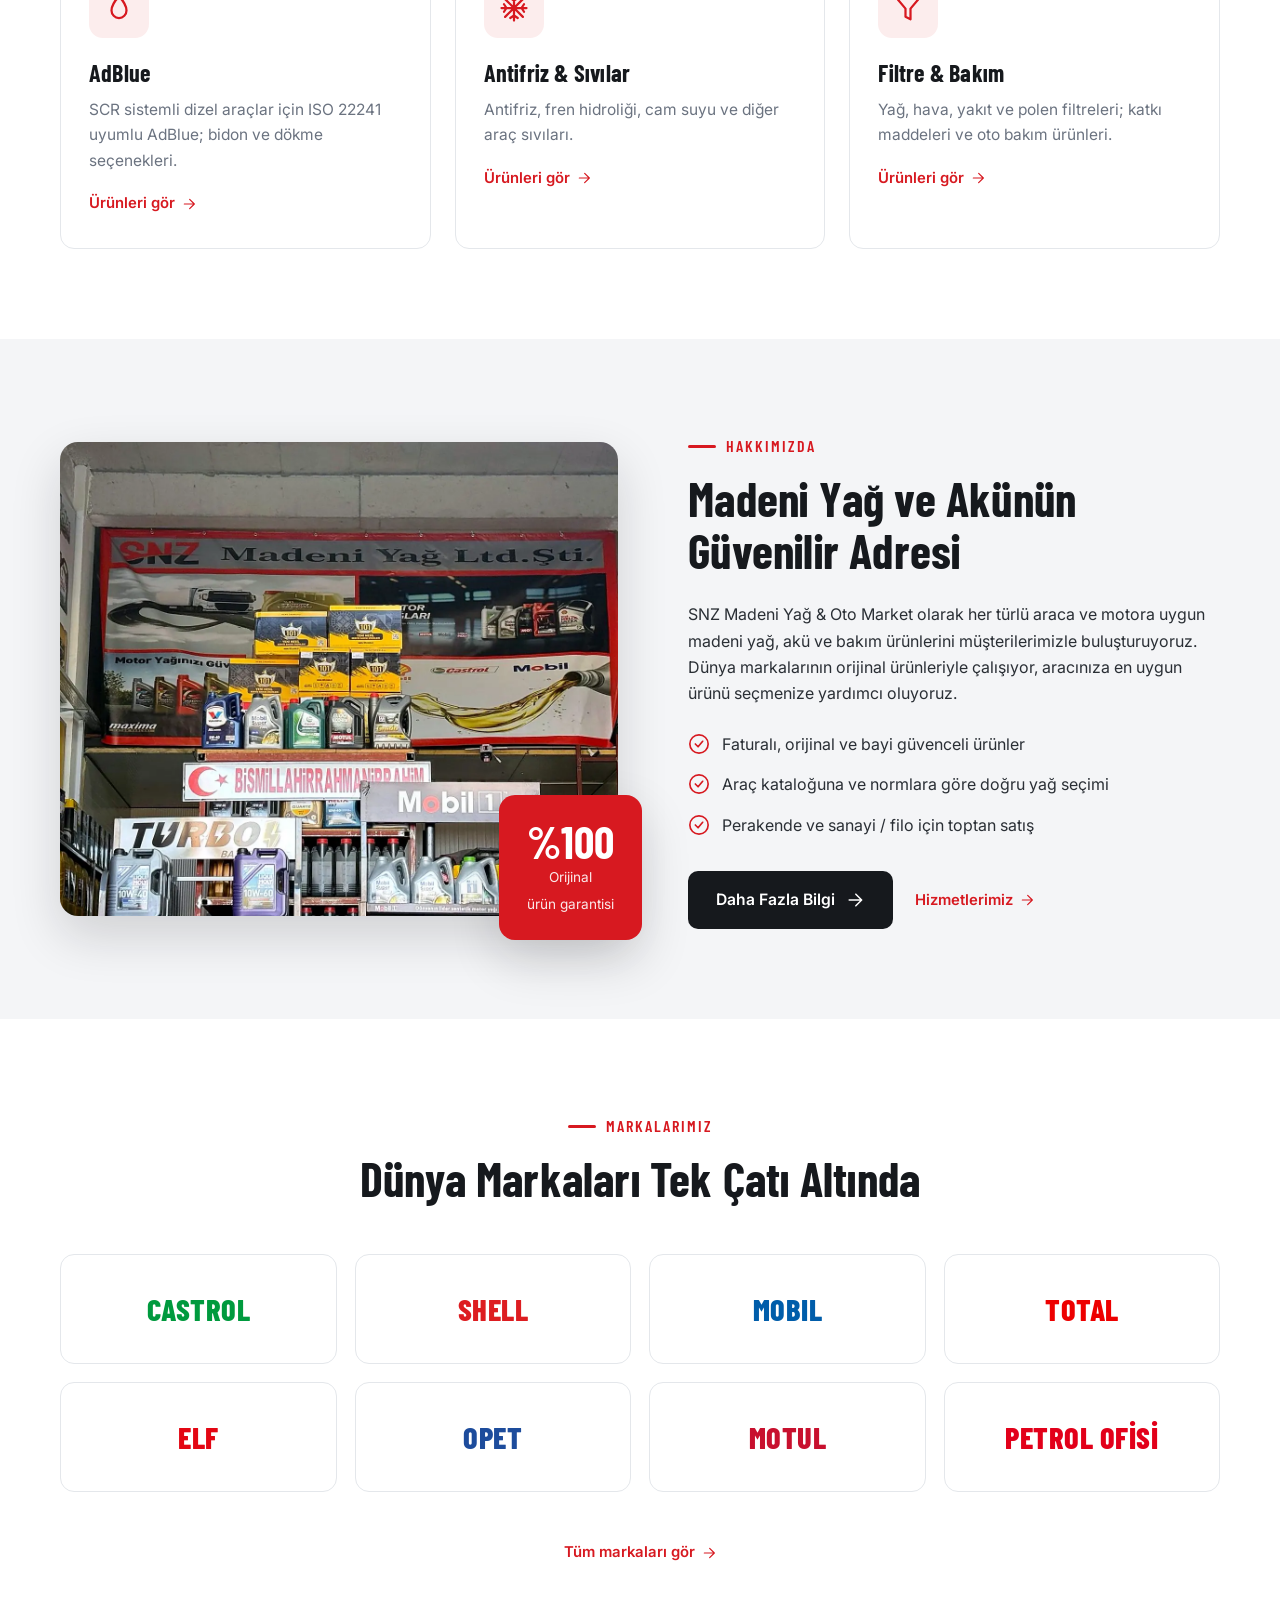
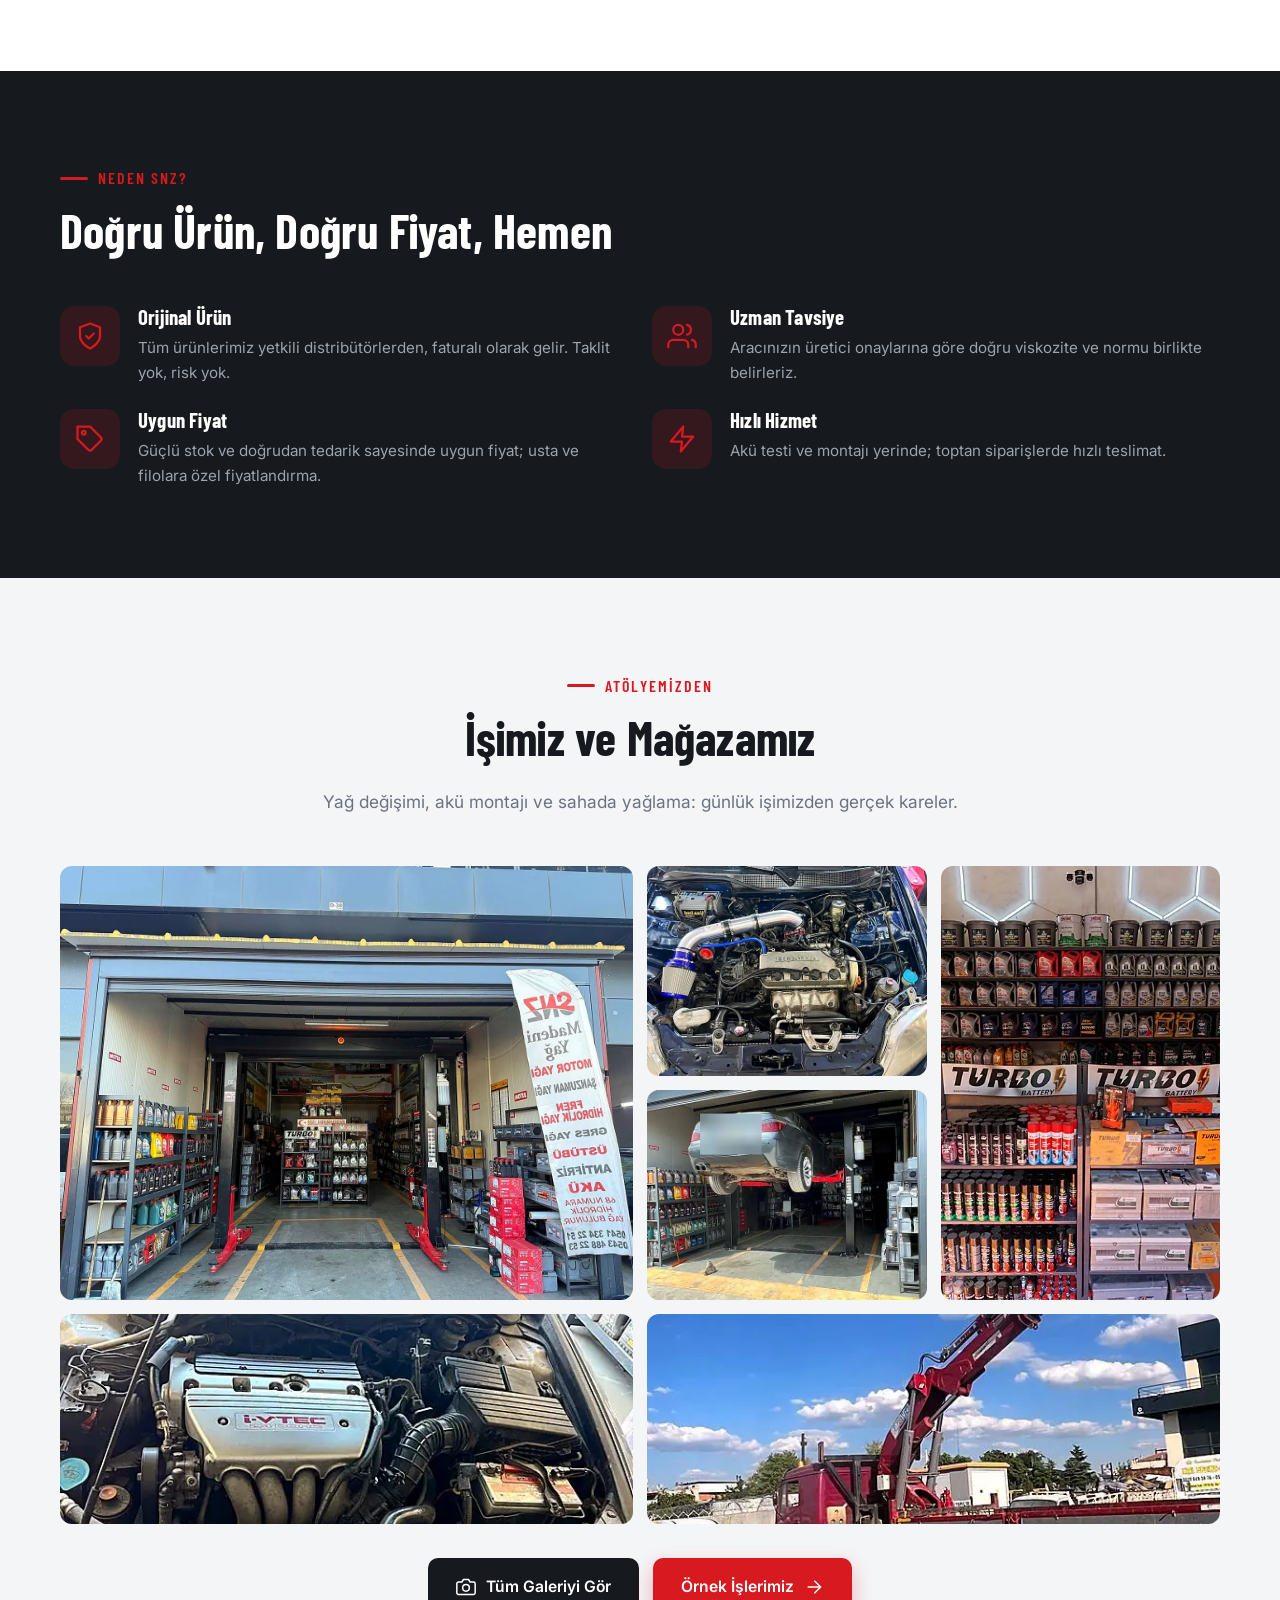
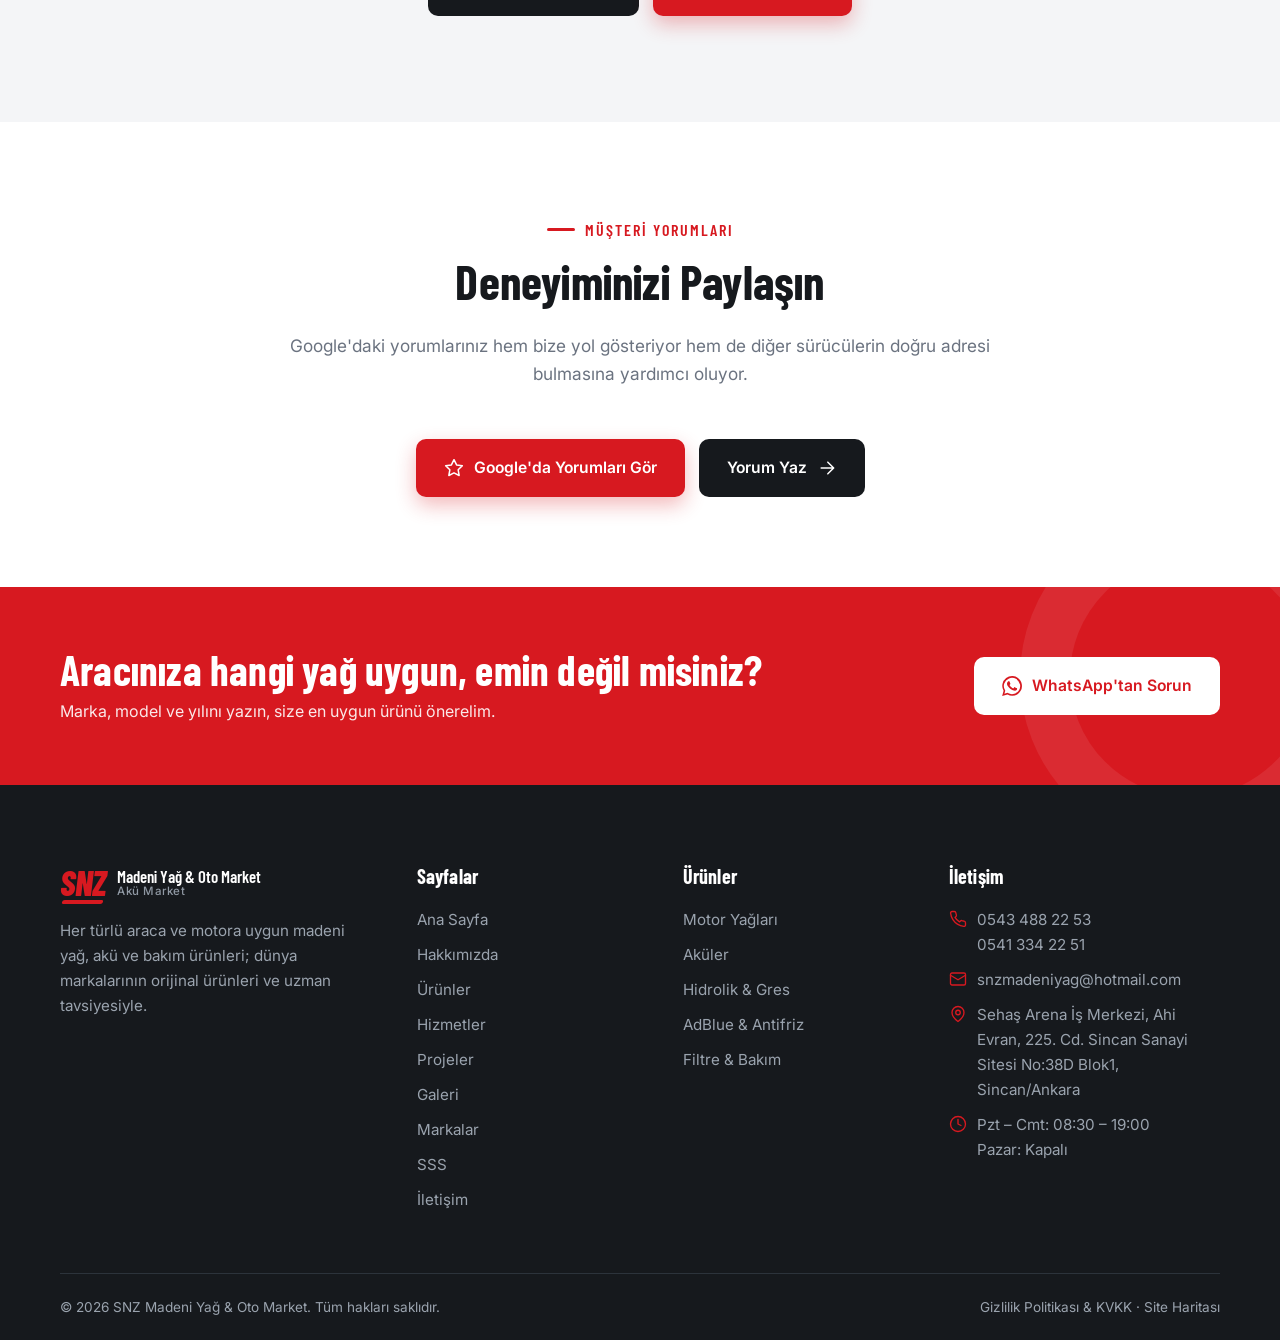
==== commit fbb5154e: "E-posta adresi eklendi: snzmadeniyag@hotmail.com (iletişim, alt bilgi, KVKK, JSON-LD) Co-Authored-By" ====
--- a/index.html
+++ b/index.html
@@ -31,7 +31,7 @@
   <link rel="preconnect" href="https://fonts.googleapis.com">
   <link rel="preconnect" href="https://fonts.gstatic.com" crossorigin>
   <link href="https://fonts.googleapis.com/css2?family=Barlow+Condensed:ital,wght@0,600;0,700;0,800;1,800&family=Inter:wght@400;500;600&display=swap" rel="stylesheet">
-  <link rel="stylesheet" href="assets/css/style.css?v=0609e34a">
+  <link rel="stylesheet" href="assets/css/style.css?v=beee071e">
   <link rel="preload" as="image" href="assets/img/hero.webp" fetchpriority="high">
   <script type="application/ld+json">
   {
@@ -57,6 +57,7 @@
      "url": "https://www.snzmadeniyag.com/",
      "logo": "https://www.snzmadeniyag.com/assets/img/logo.png",
      "telephone": "+90-543-488-22-53",
+     "email": "snzmadeniyag@hotmail.com",
      "sameAs": []
     },
     {
@@ -327,6 +328,6 @@
   </section>
 
   <div id="site-footer"></div>
-  <script src="assets/js/main.js?v=088eaf9e" defer></script>
+  <script src="assets/js/main.js?v=382ba456" defer></script>
 </body>
 </html>
--- a/assets/css/style.css
+++ b/assets/css/style.css
@@ -408,6 +408,7 @@
 .legal-toc ol { margin: 10px 0 0; padding-left: 20px; columns: 2; column-gap: 32px; }
 .legal-toc li { margin-bottom: 6px; }
 .legal-info { list-style: none; padding: 0 !important; }
+.legal-summary { background: var(--bg-soft); border-left: 4px solid var(--red); border-radius: 12px; padding: 18px 22px; margin: 20px 0 8px; font-size: 1.05rem; }
 .legal-table { overflow-x: auto; margin: 16px 0; border: 1px solid var(--line); border-radius: 12px; }
 .legal-table table { width: 100%; border-collapse: collapse; font-size: .95rem; }
 .legal-table th, .legal-table td { text-align: left; vertical-align: top; padding: 12px 16px; border-bottom: 1px solid var(--line); }
